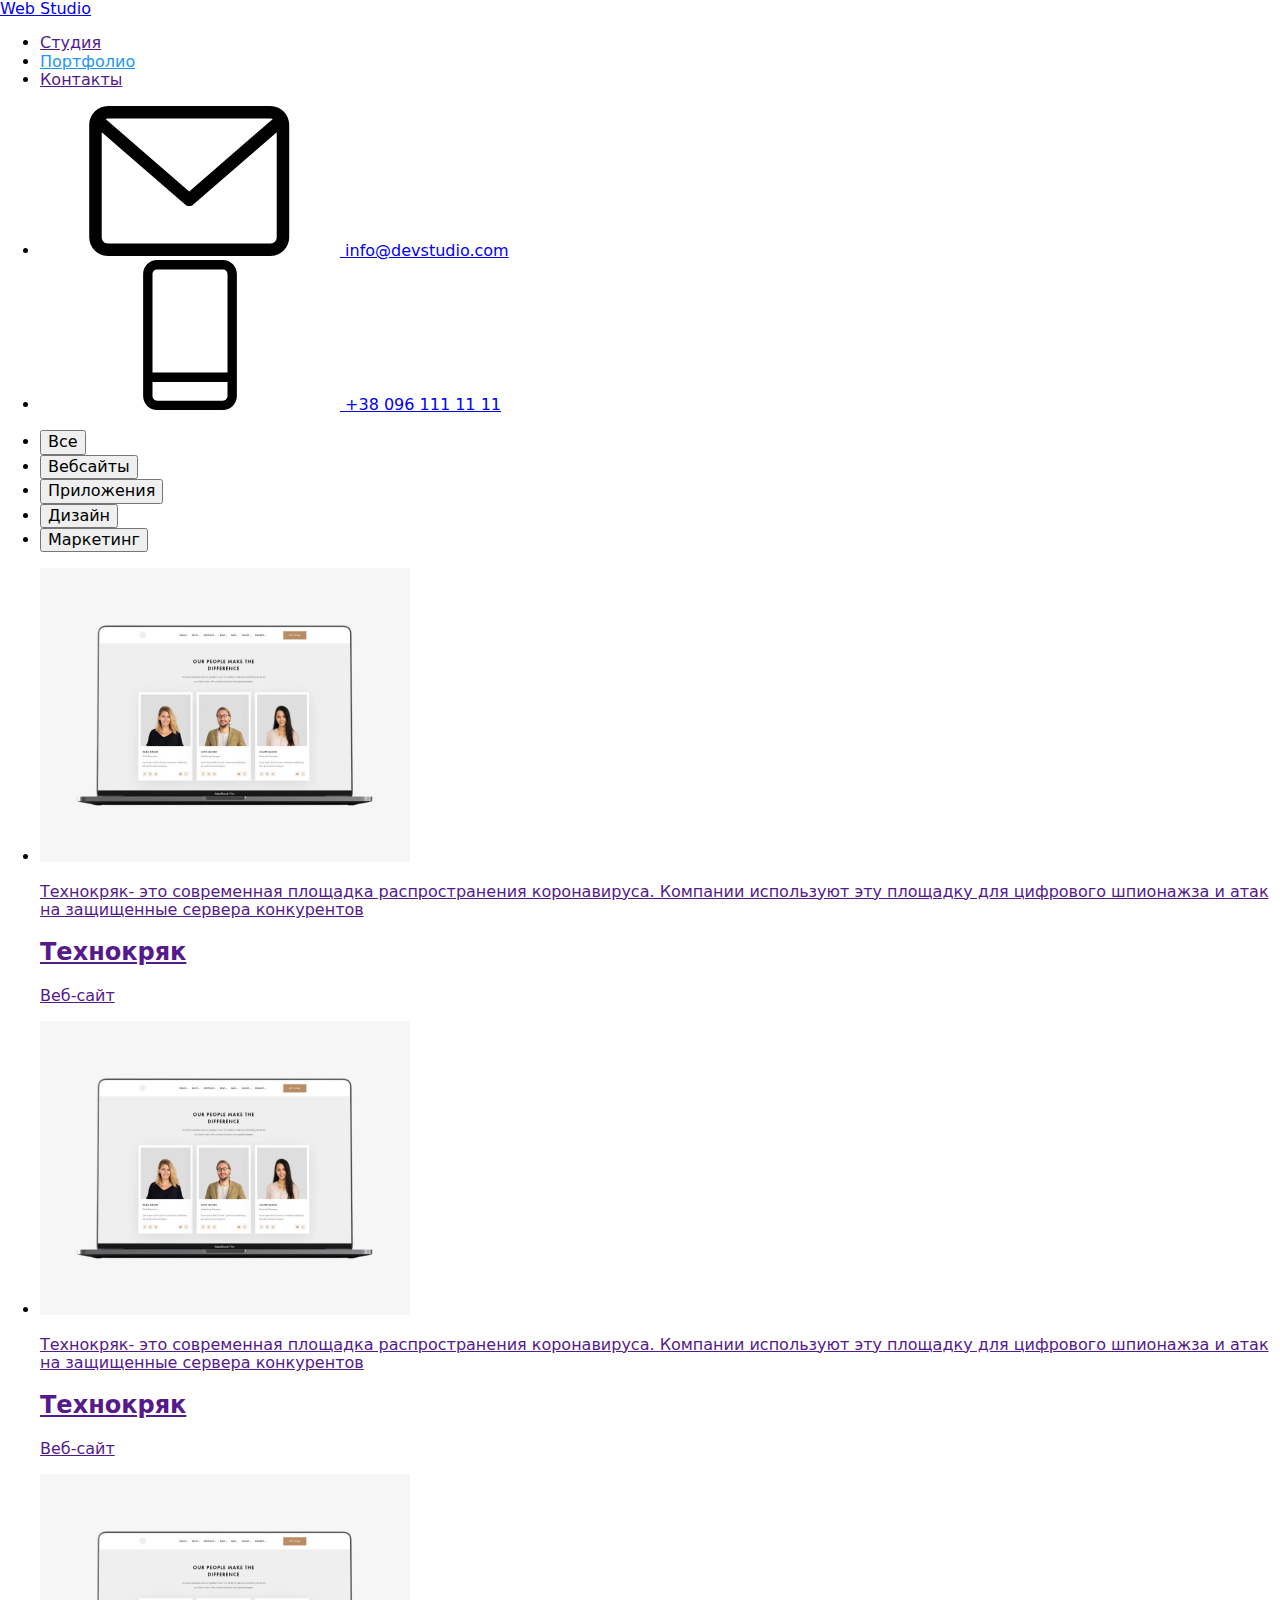
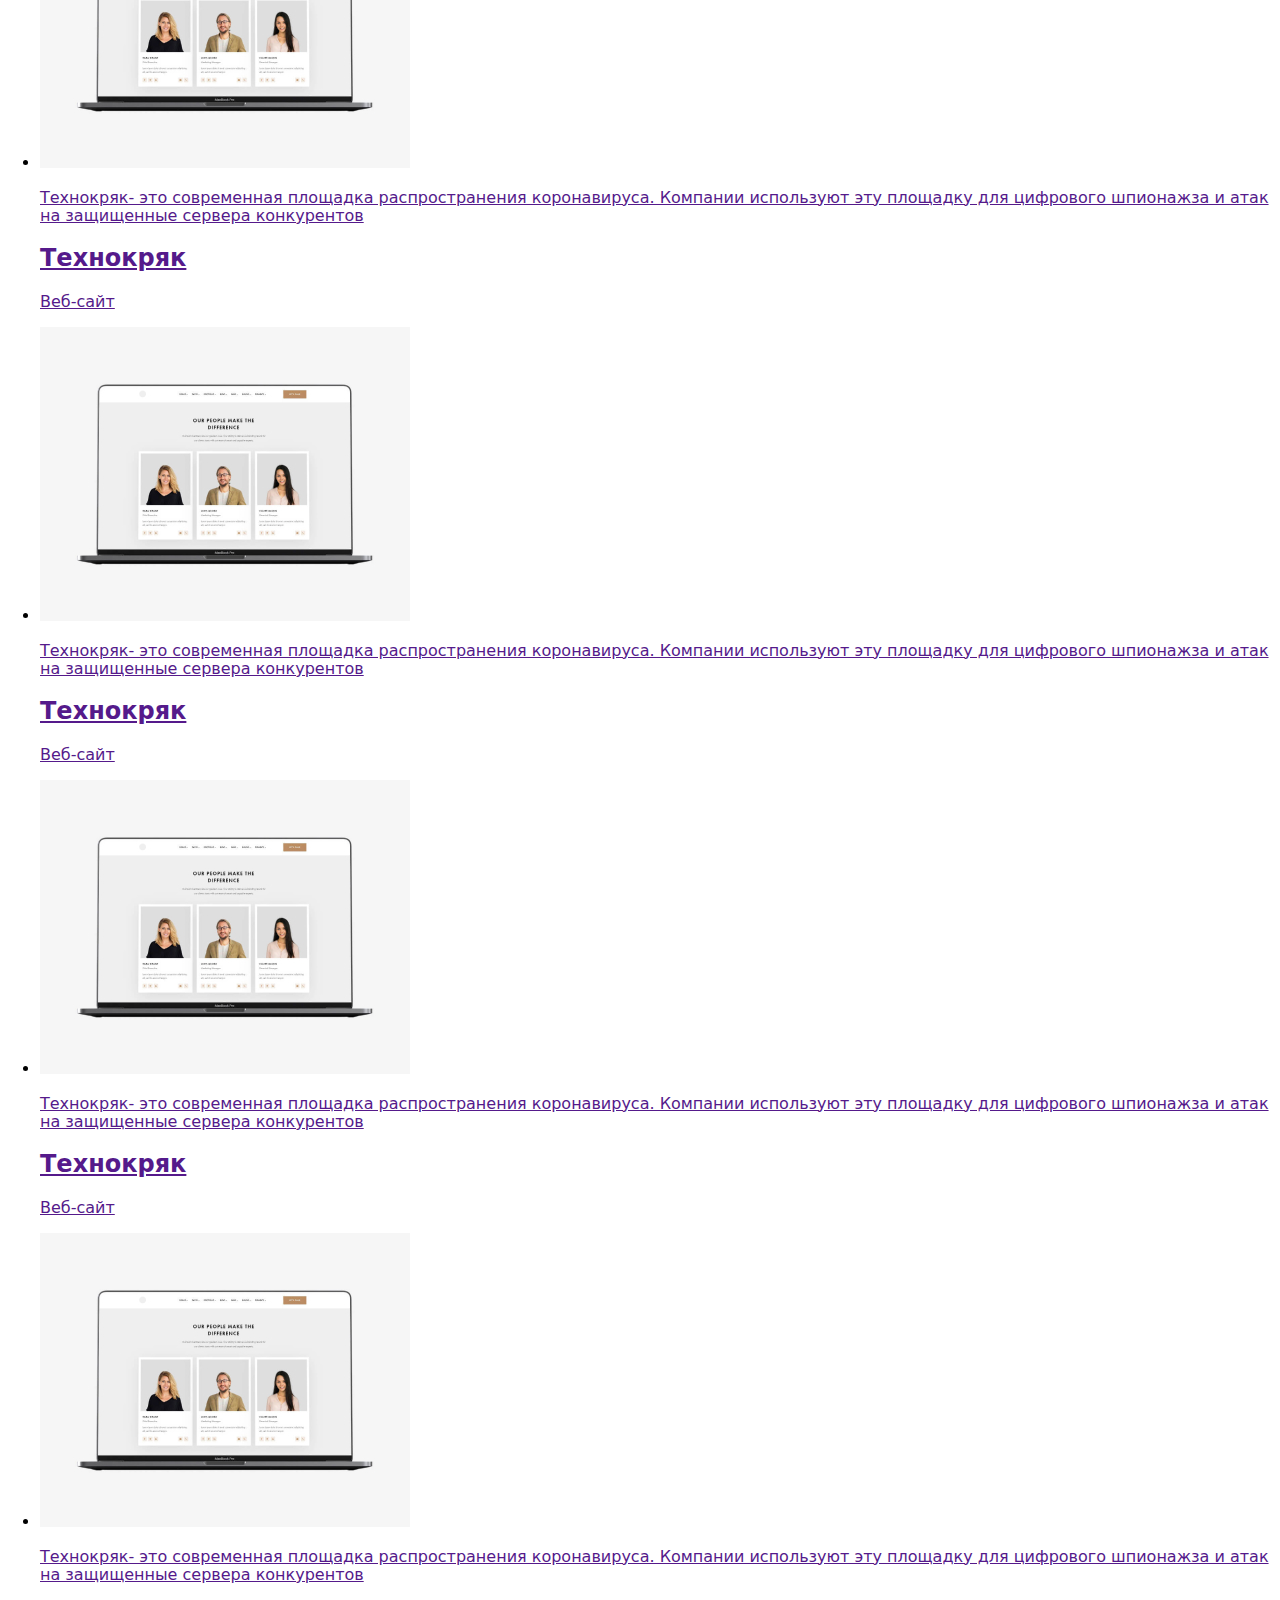
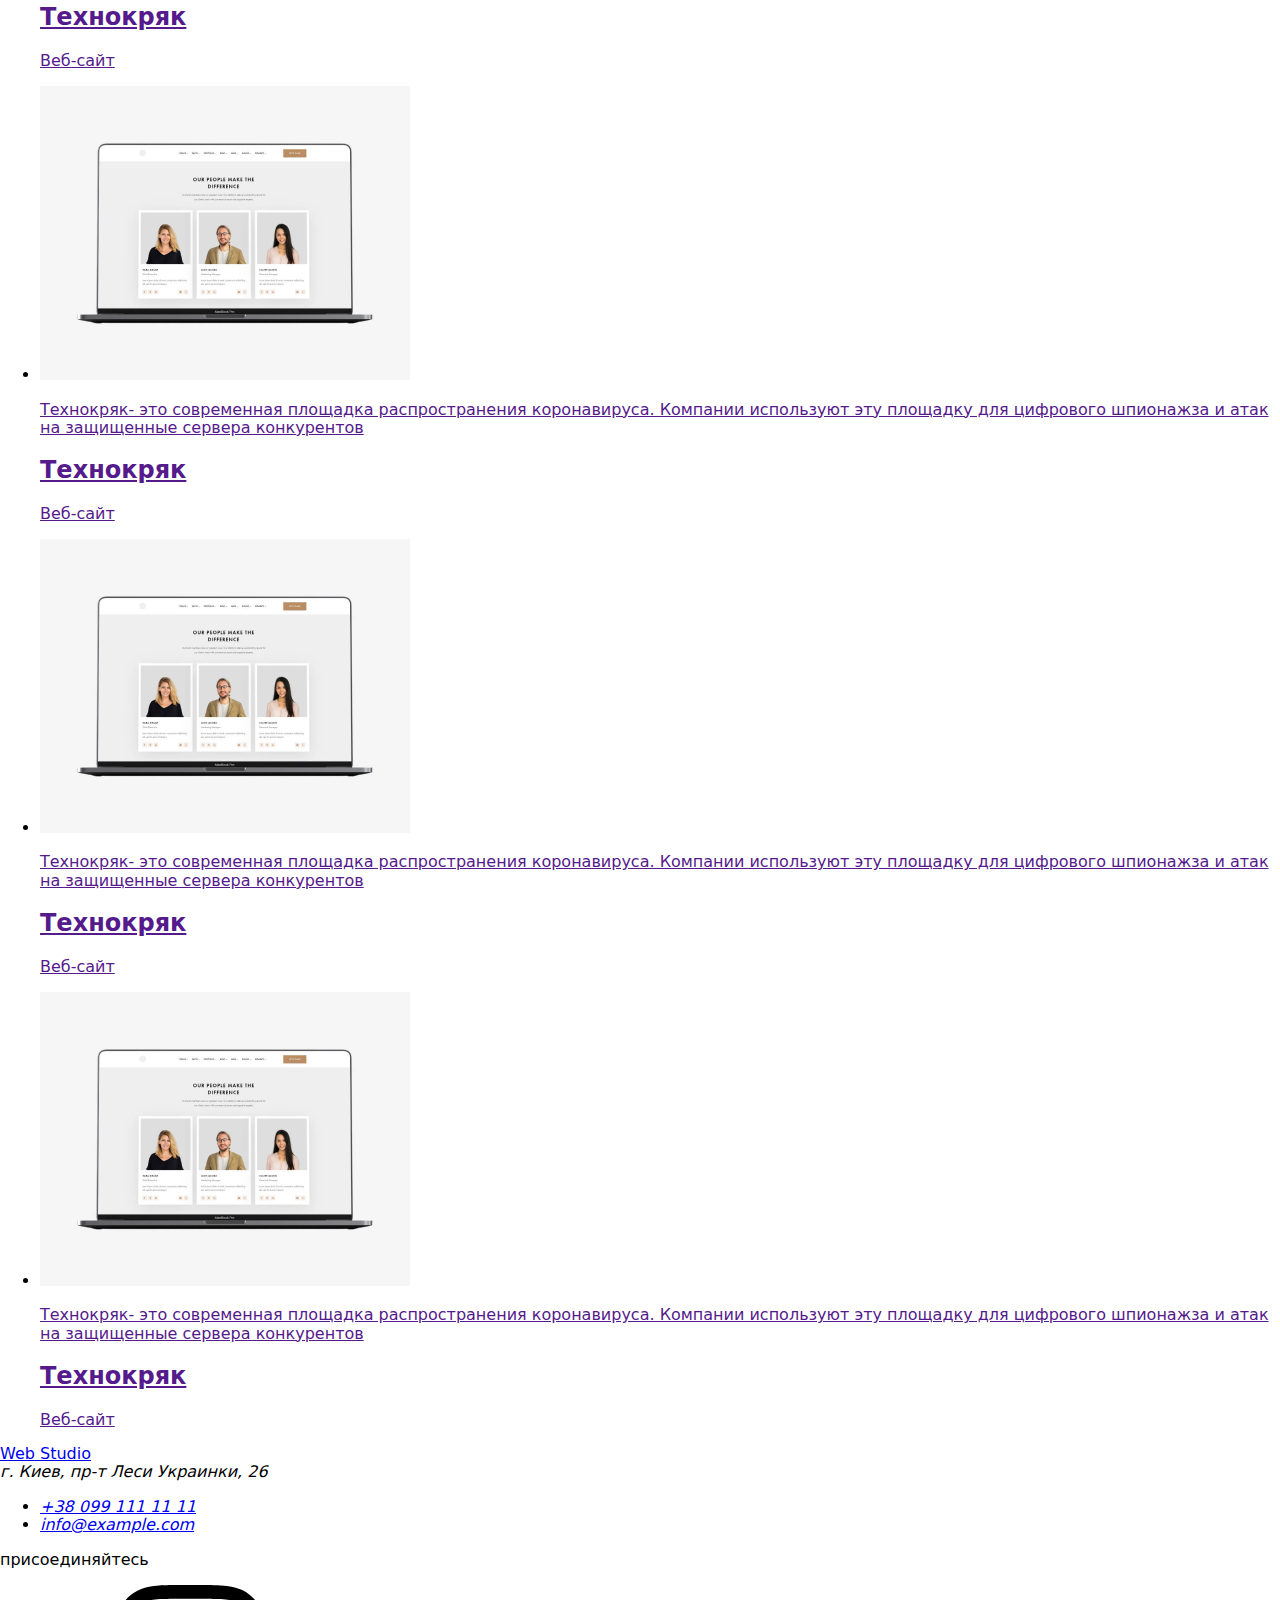
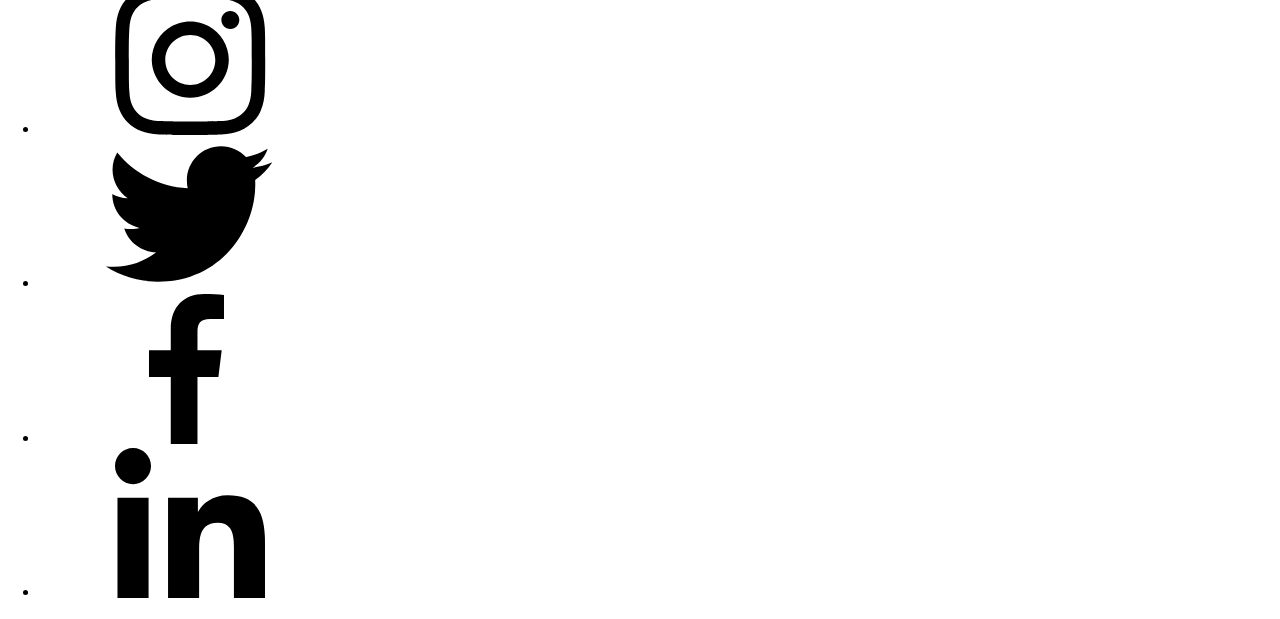
==== portfolio.html @ db0b514f "start" ====
<!DOCTYPE html>
<html lang="ru">
 <head>
    <meta charset="UTF-8">
    <meta name="viewport" content="width=device-width, initial-scale=1.0">
    <title>Document</title>
    <link href="https://fonts.googleapis.com/css2?family=Raleway:wght@700&family=Roboto:wght@400;500;700;900&display=swap" rel="stylesheet">
    <link rel="stylesheet" href="https://cdnjs.cloudflare.com/ajax/libs/modern-normalize/1.0.0/modern-normalize.min.csss">
    <link rel="stylesheet" href="CSS/style.css">
 </head>
 <body>
  <header class="header-container">
    <div class="main-menu container"> 
        <a href="index.html" class="logotype"> 
          <span class="logo-web"> Web</span>
          <span class="logo-studio">Studio</span> </a> 
      <nav> 
        <ul class="menu-list">                                                               
          <li class="menu-list-item"> <a href="" class="title-nav" >Студия</a></li>
          <li class="menu-list-item"> <a href="./portfolio.html" target="blank" class="title-nav current"style="color: #2196F3 ;" >Портфолио</a></li>
          <li class="menu-list-item"> <a href="" class="title-nav" >Контакты</a></li>
          </ul>  
      </nav>
        <ul class="nav-contacts-list">
          <li class="nav-contacts-item"> 
            <a href="mailto:info@devstudio.com:"
               class="contacts-header">
              <svg class="email-icon">
                <use href="./images/symbol-defs.svg#icon-icon-email"></use>
              </svg>
              info@devstudio.com   
            </a> 
          </li>
          <li class="nav-contacts-item"> 
            <a href="tel:+380961111111" class="contacts-header">
            <svg class="phone-icon">
              <use href="./images/symbol-defs.svg#icon-icon-phone"></use>
            </svg>
            +38 096 111 11 11</a> 
          </li>
        </ul>  
    </div>   
  </header>
   <main>
     <section class="portfolio">
       <div class="container">
         <div class="portfolio-main-menu">
           <ul class="portfolio-menu">
            <li> <button type="button" class="menu-button"> Все </button> </li>
            <li> <button type="button" class="menu-button"> Вебсайты </button> </li>
            <li> <button type="button" class="menu-button"> Приложения</button> </li>
            <li> <button type="button" class="menu-button"> Дизайн </button></li>
            <li> <button type="button" class="menu-button"> Маркетинг </button> </li>
        </div>
        <div class="portfolio-main-list">
          <ul class="portfolio-list">
             <li class="portfolio-item"> 
                <a href=""class="portfolio-item-link">
                  <div class="project-card"> 
                     <img src="portfolio-images/project-technokryak.jpg" 
                      alt="Технокряк" width="370"> 
                      <p class="portfolio-card-text"> Технокряк- это современная 
                         площадка распространения коронавируса. 
                         Компании используют эту площадку для цифрового шпионажза 
                         и атак на защищенные сервера конкурентов
                      </p>
                    </div>
                    <div class="portfolio-card">
                      <h2 class="project-title">Технокряк</h2>             
                      <p class="project-type">Веб-сайт</p>
                  </div>
              </a>
              </li>    
              <li class="portfolio-item"> 
                <a href=""class="portfolio-item-link">
                  <div class="project-card"> 
                     <img src="portfolio-images/project-technokryak.jpg" 
                      alt="Технокряк" width="370"> 
                      <p class="portfolio-card-text"> Технокряк- это современная 
                         площадка распространения коронавируса. 
                         Компании используют эту площадку для цифрового шпионажза 
                         и атак на защищенные сервера конкурентов
                      </p>
                    </div>
                    <div class="portfolio-card">
                      <h2 class="project-title">Технокряк</h2>             
                      <p class="project-type">Веб-сайт</p>
                  </div>
              </a>
              </li>    
              <li class="portfolio-item"> 
                <a href=""class="portfolio-item-link">
                  <div class="project-card"> 
                     <img src="portfolio-images/project-technokryak.jpg" 
                      alt="Технокряк" width="370"> 
                      <p class="portfolio-card-text"> Технокряк- это современная 
                         площадка распространения коронавируса. 
                         Компании используют эту площадку для цифрового шпионажза 
                         и атак на защищенные сервера конкурентов
                      </p>
                    </div>
                    <div class="portfolio-card">
                      <h2 class="project-title">Технокряк</h2>             
                      <p class="project-type">Веб-сайт</p>
                  </div>
              </a>
              </li>      
              <li class="portfolio-item"> 
                <a href=""class="portfolio-item-link">
                  <div class="project-card"> 
                     <img src="portfolio-images/project-technokryak.jpg" 
                      alt="Технокряк" width="370"> 
                      <p class="portfolio-card-text"> Технокряк- это современная 
                         площадка распространения коронавируса. 
                         Компании используют эту площадку для цифрового шпионажза 
                         и атак на защищенные сервера конкурентов
                      </p>
                    </div>
                    <div class="portfolio-card">
                      <h2 class="project-title">Технокряк</h2>             
                      <p class="project-type">Веб-сайт</p>
                  </div>
              </a>
              </li>         
              <li class="portfolio-item"> 
                <a href=""class="portfolio-item-link">
                  <div class="project-card"> 
                     <img src="portfolio-images/project-technokryak.jpg" 
                      alt="Технокряк" width="370"> 
                      <p class="portfolio-card-text"> Технокряк- это современная 
                         площадка распространения коронавируса. 
                         Компании используют эту площадку для цифрового шпионажза 
                         и атак на защищенные сервера конкурентов
                      </p>
                    </div>
                    <div class="portfolio-card">
                      <h2 class="project-title">Технокряк</h2>             
                      <p class="project-type">Веб-сайт</p>
                  </div>
              </a>
              </li>      
              <li class="portfolio-item"> 
                <a href=""class="portfolio-item-link">
                  <div class="project-card"> 
                     <img src="portfolio-images/project-technokryak.jpg" 
                      alt="Технокряк" width="370"> 
                      <p class="portfolio-card-text"> Технокряк- это современная 
                         площадка распространения коронавируса. 
                         Компании используют эту площадку для цифрового шпионажза 
                         и атак на защищенные сервера конкурентов
                      </p>
                    </div>
                    <div class="portfolio-card">
                      <h2 class="project-title">Технокряк</h2>             
                      <p class="project-type">Веб-сайт</p>
                  </div>
              </a>
              </li>           
              <li class="portfolio-item"> 
                <a href=""class="portfolio-item-link">
                  <div class="project-card"> 
                     <img src="portfolio-images/project-technokryak.jpg" 
                      alt="Технокряк" width="370"> 
                      <p class="portfolio-card-text"> Технокряк- это современная 
                         площадка распространения коронавируса. 
                         Компании используют эту площадку для цифрового шпионажза 
                         и атак на защищенные сервера конкурентов
                      </p>
                    </div>
                    <div class="portfolio-card">
                      <h2 class="project-title">Технокряк</h2>             
                      <p class="project-type">Веб-сайт</p>
                  </div>
              </a>
              </li>           
              <li class="portfolio-item"> 
                <a href=""class="portfolio-item-link">
                  <div class="project-card"> 
                     <img src="portfolio-images/project-technokryak.jpg" 
                      alt="Технокряк" width="370"> 
                      <p class="portfolio-card-text"> Технокряк- это современная 
                         площадка распространения коронавируса. 
                         Компании используют эту площадку для цифрового шпионажза 
                         и атак на защищенные сервера конкурентов
                      </p>
                    </div>
                    <div class="portfolio-card">
                      <h2 class="project-title">Технокряк</h2>             
                      <p class="project-type">Веб-сайт</p>
                  </div>
              </a>
              </li>        
              <li class="portfolio-item"> 
                <a href=""class="portfolio-item-link">
                  <div class="project-card"> 
                     <img src="portfolio-images/project-technokryak.jpg" 
                      alt="Технокряк" width="370"> 
                      <p class="portfolio-card-text"> Технокряк- это современная 
                         площадка распространения коронавируса. 
                         Компании используют эту площадку для цифрового шпионажза 
                         и атак на защищенные сервера конкурентов
                      </p>
                    </div>
                    <div class="portfolio-card">
                      <h2 class="project-title">Технокряк</h2>             
                      <p class="project-type">Веб-сайт</p>
                  </div>
              </a>
              </li>    
          </ul>
        </div>
        </div> 
      </section>
   </main>
   <footer class="footer-container">
    <div class="container footer-parts">
      <div class="footer-contacts-container">
        <a href="/index.html" class="logotype-footer"> 
          <span class="logo-web"> Web</span>
          <span class="logo-studio-footer">Studio</span> 
        </a>
      <address>
        <span class="address"> г. Киев, пр-т Леси Украинки, 26 </span>
        <ul class="contacts">
          <li><a class="contacts-footer" href="tel:+380991111111">+38 099 111 11 11</a> </li> 
          <li><a class="contacts-footer" href="mailto:info@example.com">info@example.com </a> </li> 
        </ul>
    </address>
     </div>
     <div class="footer-socials">
       <span class="join-us">присоединяйтесь</span>
        <ul class="social-list">
          <li class="social-list-link">
            <a href="" class="social-container">
              <svg class="instagram-icon"> 
                <use href="./images/symbol-defs.svg#icon-icon-instagram"></use>
              </svg>
           </a>
         </li>
         <li class="social-list-link">
            <a href=""class="social-container">
              <svg class="twitter-icon">
                <use href="./images/symbol-defs.svg#icon-icon-twitter"></use>
              </svg>
            </a>
        </li>
        <li class="social-list-link">
          <a href="" class="social-container">
            <svg class="facebook-icon">
              <use href="./images/symbol-defs.svg#icon-icon-facebook"></use>
            </svg>
          </a>
        </li>
        <li class="social-list-link">
          <a href=""class="social-container">
            <svg class="linkedin-icon">
              <use href="./images/symbol-defs.svg#icon-icon-linkedin"></use>
            </svg>
          </a>
        </li>
     </ul>
  </div>
  </div>
</footer>
 </body>
</html>
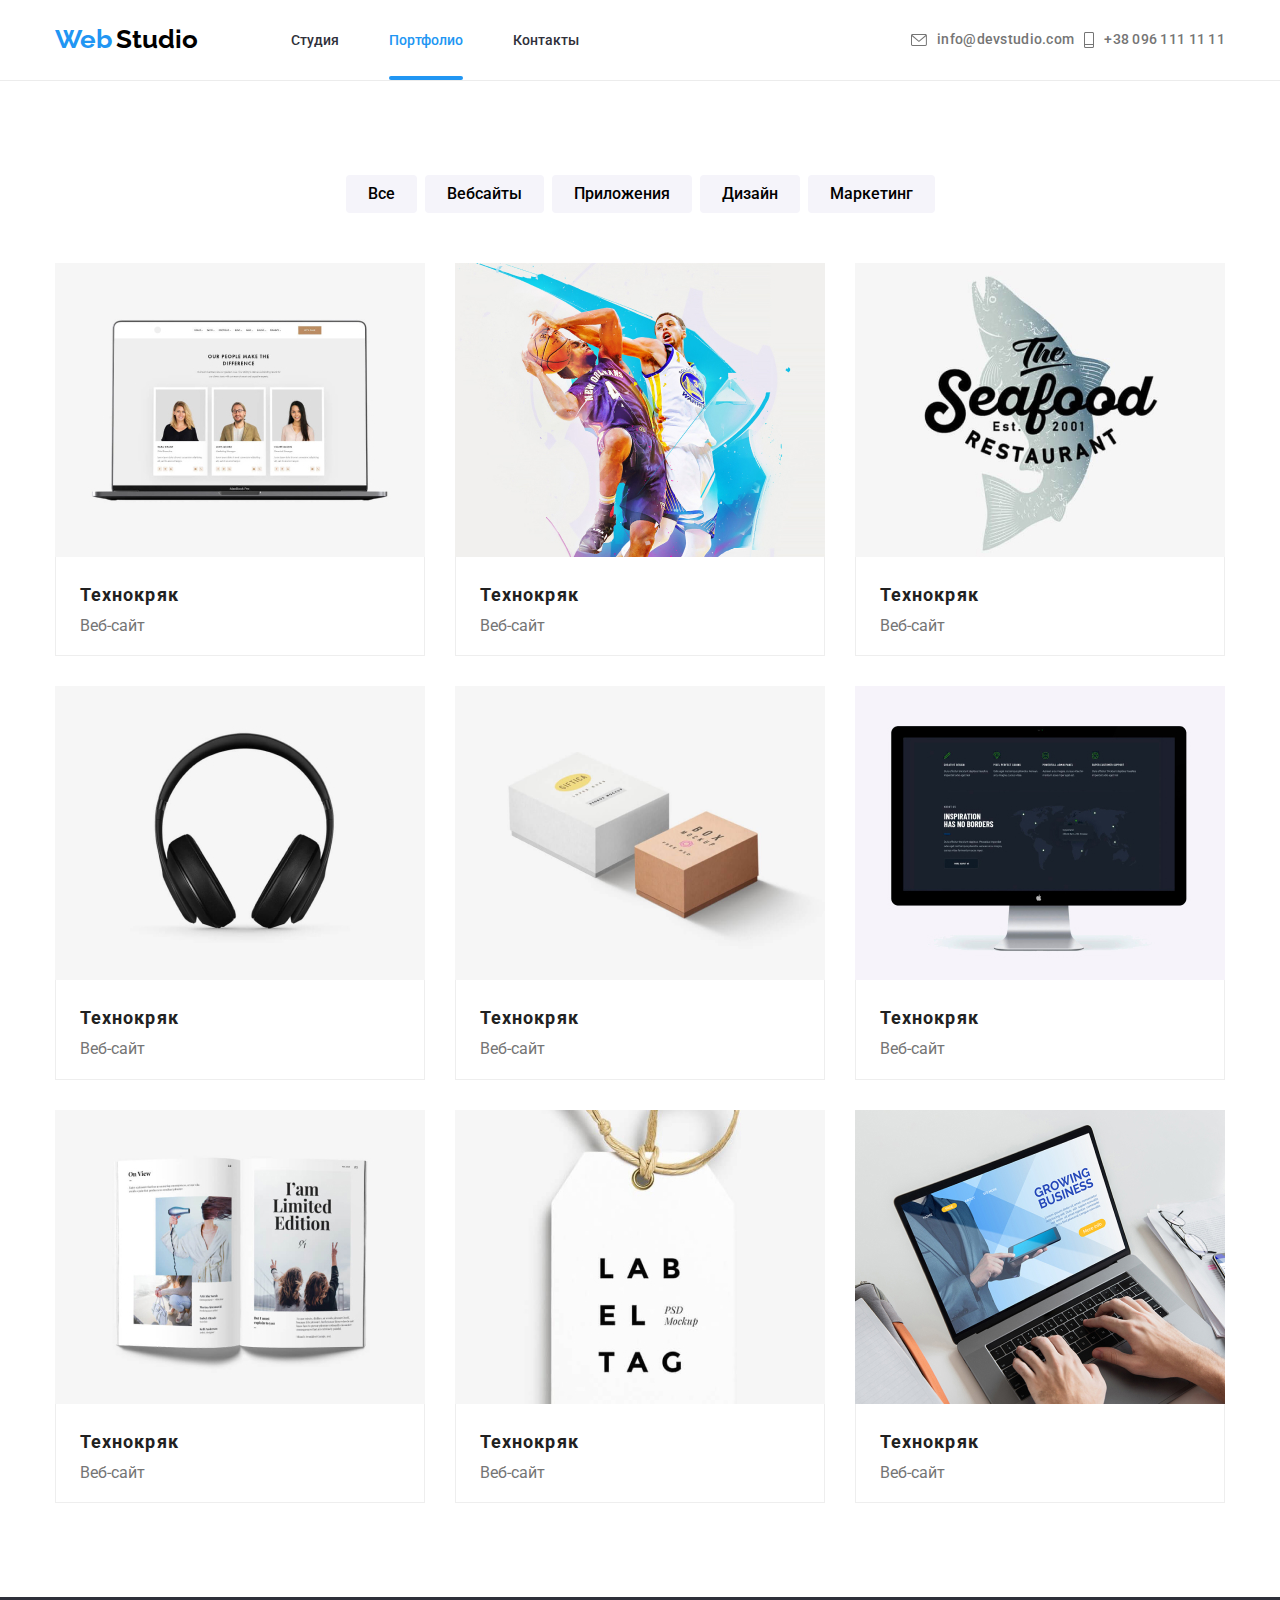
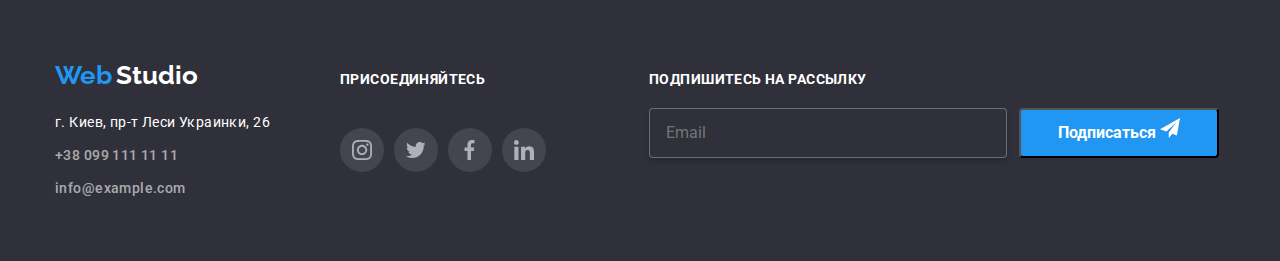
==== commit 1cb68db8: "Update portfolio.html" ====
--- a/portfolio.html
+++ b/portfolio.html
@@ -6,25 +6,26 @@
     <title>Document</title>
     <link href="https://fonts.googleapis.com/css2?family=Raleway:wght@700&family=Roboto:wght@400;500;700;900&display=swap" rel="stylesheet">
     <link rel="stylesheet" href="https://cdnjs.cloudflare.com/ajax/libs/modern-normalize/1.0.0/modern-normalize.min.csss">
-    <link rel="stylesheet" href="CSS/style.css">
+    <link rel="stylesheet" href="css/style.css">
+    <link rel="stylesheet" href="./css/main.min.css">
  </head>
  <body>
-  <header class="header-container">
-    <div class="main-menu container"> 
+  <header class="header-bottomline">
+    <div class="menu container"> 
         <a href="index.html" class="logotype"> 
-          <span class="logo-web"> Web</span>
-          <span class="logo-studio">Studio</span> </a> 
+          <span class="logotype__web"> Web</span>
+          <span class="logotype__studio">Studio</span> </a> 
       <nav> 
-        <ul class="menu-list">                                                               
-          <li class="menu-list-item"> <a href="" class="title-nav" >Студия</a></li>
-          <li class="menu-list-item"> <a href="./portfolio.html" target="blank" class="title-nav current"style="color: #2196F3 ;" >Портфолио</a></li>
-          <li class="menu-list-item"> <a href="" class="title-nav" >Контакты</a></li>
+        <ul class="menu__list">                                                               
+          <li class="menu__list-item"> <a href="" class="title-nav" >Студия</a></li>
+          <li class="menu__list-item"> <a href="./portfolio.html" target="blank" class="title-nav current"style="color: #2196F3 ;" >Портфолио</a></li>
+          <li class="menu__list-item"> <a href="" class="title-nav" >Контакты</a></li>
           </ul>  
       </nav>
-        <ul class="nav-contacts-list">
-          <li class="nav-contacts-item"> 
+        <ul class="nav-contacts__list">
+          <li class="nav-contacts__item"> 
             <a href="mailto:info@devstudio.com:"
-               class="contacts-header">
+               class="contacts__header">
               <svg class="email-icon">
                 <use href="./images/symbol-defs.svg#icon-icon-email"></use>
               </svg>
@@ -32,7 +33,7 @@
             </a> 
           </li>
           <li class="nav-contacts-item"> 
-            <a href="tel:+380961111111" class="contacts-header">
+            <a href="tel:+380961111111" class="contacts__header">
             <svg class="phone-icon">
               <use href="./images/symbol-defs.svg#icon-icon-phone"></use>
             </svg>
@@ -44,166 +45,166 @@
    <main>
      <section class="portfolio">
        <div class="container">
-         <div class="portfolio-main-menu">
-           <ul class="portfolio-menu">
+         <div class="portfolio__menu">
+           <ul class="portfolio__submenu">
             <li> <button type="button" class="menu-button"> Все </button> </li>
             <li> <button type="button" class="menu-button"> Вебсайты </button> </li>
             <li> <button type="button" class="menu-button"> Приложения</button> </li>
             <li> <button type="button" class="menu-button"> Дизайн </button></li>
             <li> <button type="button" class="menu-button"> Маркетинг </button> </li>
         </div>
-        <div class="portfolio-main-list">
-          <ul class="portfolio-list">
-             <li class="portfolio-item"> 
-                <a href=""class="portfolio-item-link">
-                  <div class="project-card"> 
+        <div>
+          <ul class="portfolio__list">
+             <li class="portfolio__item"> 
+                <a href=""class="portfolio__item-link">
+                  <div class="project__card"> 
                      <img src="portfolio-images/project-technokryak.jpg" 
                       alt="Технокряк" width="370"> 
-                      <p class="portfolio-card-text"> Технокряк- это современная 
-                         площадка распространения коронавируса. 
-                         Компании используют эту площадку для цифрового шпионажза 
-                         и атак на защищенные сервера конкурентов
-                      </p>
-                    </div>
-                    <div class="portfolio-card">
-                      <h2 class="project-title">Технокряк</h2>             
-                      <p class="project-type">Веб-сайт</p>
+                      <p class="portfolio__card-text"> Технокряк- это современная 
+                         площадка распространения коронавируса. 
+                         Компании используют эту площадку для цифрового шпионажза 
+                         и атак на защищенные сервера конкурентов
+                      </p>
+                    </div>
+                    <div class="portfolio__card">
+                      <h2 class="project__title">Технокряк</h2>             
+                      <p class="project__type">Веб-сайт</p>
                   </div>
               </a>
               </li>    
-              <li class="portfolio-item"> 
-                <a href=""class="portfolio-item-link">
-                  <div class="project-card"> 
-                     <img src="portfolio-images/project-technokryak.jpg" 
-                      alt="Технокряк" width="370"> 
-                      <p class="portfolio-card-text"> Технокряк- это современная 
-                         площадка распространения коронавируса. 
-                         Компании используют эту площадку для цифрового шпионажза 
-                         и атак на защищенные сервера конкурентов
-                      </p>
-                    </div>
-                    <div class="portfolio-card">
-                      <h2 class="project-title">Технокряк</h2>             
-                      <p class="project-type">Веб-сайт</p>
+              <li class="portfolio__item"> 
+                <a href=""class="portfolio__item-link">
+                  <div class="project__card"> 
+                     <img src="portfolio-images/project-poster.jpg" 
+                      alt="Технокряк" width="370"> 
+                      <p class="portfolio__card-text"> Технокряк- это современная 
+                         площадка распространения коронавируса. 
+                         Компании используют эту площадку для цифрового шпионажза 
+                         и атак на защищенные сервера конкурентов
+                      </p>
+                    </div>
+                    <div class="portfolio__card">
+                      <h2 class="project__title">Технокряк</h2>             
+                      <p class="project__type">Веб-сайт</p>
                   </div>
               </a>
               </li>    
-              <li class="portfolio-item"> 
-                <a href=""class="portfolio-item-link">
-                  <div class="project-card"> 
-                     <img src="portfolio-images/project-technokryak.jpg" 
-                      alt="Технокряк" width="370"> 
-                      <p class="portfolio-card-text"> Технокряк- это современная 
-                         площадка распространения коронавируса. 
-                         Компании используют эту площадку для цифрового шпионажза 
-                         и атак на защищенные сервера конкурентов
-                      </p>
-                    </div>
-                    <div class="portfolio-card">
-                      <h2 class="project-title">Технокряк</h2>             
-                      <p class="project-type">Веб-сайт</p>
+              <li class="portfolio__item"> 
+                <a href=""class="portfolio__item-link">
+                  <div class="project__card"> 
+                     <img src="portfolio-images/project-seafood.jpg" 
+                      alt="Технокряк" width="370"> 
+                      <p class="portfolio__card-text"> Технокряк- это современная 
+                         площадка распространения коронавируса. 
+                         Компании используют эту площадку для цифрового шпионажза 
+                         и атак на защищенные сервера конкурентов
+                      </p>
+                    </div>
+                    <div class="portfolio__card">
+                      <h2 class="project__title">Технокряк</h2>             
+                      <p class="project__type">Веб-сайт</p>
                   </div>
               </a>
               </li>      
-              <li class="portfolio-item"> 
-                <a href=""class="portfolio-item-link">
-                  <div class="project-card"> 
-                     <img src="portfolio-images/project-technokryak.jpg" 
-                      alt="Технокряк" width="370"> 
-                      <p class="portfolio-card-text"> Технокряк- это современная 
-                         площадка распространения коронавируса. 
-                         Компании используют эту площадку для цифрового шпионажза 
-                         и атак на защищенные сервера конкурентов
-                      </p>
-                    </div>
-                    <div class="portfolio-card">
-                      <h2 class="project-title">Технокряк</h2>             
-                      <p class="project-type">Веб-сайт</p>
+              <li class="portfolio__item"> 
+                <a href=""class="portfolio__item-link">
+                  <div class="project__card"> 
+                     <img src="portfolio-images/project-prime.jpg" 
+                      alt="Технокряк" width="370"> 
+                      <p class="portfolio__card-text"> Технокряк- это современная 
+                         площадка распространения коронавируса. 
+                         Компании используют эту площадку для цифрового шпионажза 
+                         и атак на защищенные сервера конкурентов
+                      </p>
+                    </div>
+                    <div class="portfolio__card">
+                      <h2 class="project__title">Технокряк</h2>             
+                      <p class="project__type">Веб-сайт</p>
                   </div>
               </a>
               </li>         
-              <li class="portfolio-item"> 
-                <a href=""class="portfolio-item-link">
-                  <div class="project-card"> 
-                     <img src="portfolio-images/project-technokryak.jpg" 
-                      alt="Технокряк" width="370"> 
-                      <p class="portfolio-card-text"> Технокряк- это современная 
-                         площадка распространения коронавируса. 
-                         Компании используют эту площадку для цифрового шпионажза 
-                         и атак на защищенные сервера конкурентов
-                      </p>
-                    </div>
-                    <div class="portfolio-card">
-                      <h2 class="project-title">Технокряк</h2>             
-                      <p class="project-type">Веб-сайт</p>
+              <li class="portfolio__item"> 
+                <a href=""class="portfolio__item-link">
+                  <div class="project__card"> 
+                     <img src="portfolio-images/project-boxes.png" 
+                      alt="Технокряк" width="370"> 
+                      <p class="portfolio__card-text"> Технокряк- это современная 
+                         площадка распространения коронавируса. 
+                         Компании используют эту площадку для цифрового шпионажза 
+                         и атак на защищенные сервера конкурентов
+                      </p>
+                    </div>
+                    <div class="portfolio__card">
+                      <h2 class="project__title">Технокряк</h2>             
+                      <p class="project__type">Веб-сайт</p>
                   </div>
               </a>
               </li>      
-              <li class="portfolio-item"> 
-                <a href=""class="portfolio-item-link">
-                  <div class="project-card"> 
-                     <img src="portfolio-images/project-technokryak.jpg" 
-                      alt="Технокряк" width="370"> 
-                      <p class="portfolio-card-text"> Технокряк- это современная 
-                         площадка распространения коронавируса. 
-                         Компании используют эту площадку для цифрового шпионажза 
-                         и атак на защищенные сервера конкурентов
-                      </p>
-                    </div>
-                    <div class="portfolio-card">
-                      <h2 class="project-title">Технокряк</h2>             
-                      <p class="project-type">Веб-сайт</p>
+              <li class="portfolio__item"> 
+                <a href=""class="portfolio__item-link">
+                  <div class="project__card"> 
+                     <img src="portfolio-images/project-inspiration.jpg" 
+                      alt="Технокряк" width="370"> 
+                      <p class="portfolio__card-text"> Технокряк- это современная 
+                         площадка распространения коронавируса. 
+                         Компании используют эту площадку для цифрового шпионажза 
+                         и атак на защищенные сервера конкурентов
+                      </p>
+                    </div>
+                    <div class="portfolio__card">
+                      <h2 class="project__title">Технокряк</h2>             
+                      <p class="project__type">Веб-сайт</p>
                   </div>
               </a>
               </li>           
-              <li class="portfolio-item"> 
-                <a href=""class="portfolio-item-link">
-                  <div class="project-card"> 
-                     <img src="portfolio-images/project-technokryak.jpg" 
-                      alt="Технокряк" width="370"> 
-                      <p class="portfolio-card-text"> Технокряк- это современная 
-                         площадка распространения коронавируса. 
-                         Компании используют эту площадку для цифрового шпионажза 
-                         и атак на защищенные сервера конкурентов
-                      </p>
-                    </div>
-                    <div class="portfolio-card">
-                      <h2 class="project-title">Технокряк</h2>             
-                      <p class="project-type">Веб-сайт</p>
+              <li class="portfolio__item"> 
+                <a href=""class="portfolio__item-link">
+                  <div class="project__card"> 
+                     <img src="portfolio-images/project-limedition.jpg" 
+                      alt="Технокряк" width="370"> 
+                      <p class="portfolio__card-text"> Технокряк- это современная 
+                         площадка распространения коронавируса. 
+                         Компании используют эту площадку для цифрового шпионажза 
+                         и атак на защищенные сервера конкурентов
+                      </p>
+                    </div>
+                    <div class="portfolio__card">
+                      <h2 class="project__title">Технокряк</h2>             
+                      <p class="project__type">Веб-сайт</p>
                   </div>
               </a>
               </li>           
-              <li class="portfolio-item"> 
-                <a href=""class="portfolio-item-link">
-                  <div class="project-card"> 
-                     <img src="portfolio-images/project-technokryak.jpg" 
-                      alt="Технокряк" width="370"> 
-                      <p class="portfolio-card-text"> Технокряк- это современная 
-                         площадка распространения коронавируса. 
-                         Компании используют эту площадку для цифрового шпионажза 
-                         и атак на защищенные сервера конкурентов
-                      </p>
-                    </div>
-                    <div class="portfolio-card">
-                      <h2 class="project-title">Технокряк</h2>             
-                      <p class="project-type">Веб-сайт</p>
+              <li class="portfolio__item"> 
+                <a href=""class="portfolio__item-link">
+                  <div class="project__card"> 
+                     <img src="portfolio-images/project-lab.jpg" 
+                      alt="Технокряк" width="370"> 
+                      <p class="portfolio__card-text"> Технокряк- это современная 
+                         площадка распространения коронавируса. 
+                         Компании используют эту площадку для цифрового шпионажза 
+                         и атак на защищенные сервера конкурентов
+                      </p>
+                    </div>
+                    <div class="portfolio__card">
+                      <h2 class="project__title">Технокряк</h2>             
+                      <p class="project__type">Веб-сайт</p>
                   </div>
               </a>
               </li>        
-              <li class="portfolio-item"> 
-                <a href=""class="portfolio-item-link">
-                  <div class="project-card"> 
-                     <img src="portfolio-images/project-technokryak.jpg" 
-                      alt="Технокряк" width="370"> 
-                      <p class="portfolio-card-text"> Технокряк- это современная 
-                         площадка распространения коронавируса. 
-                         Компании используют эту площадку для цифрового шпионажза 
-                         и атак на защищенные сервера конкурентов
-                      </p>
-                    </div>
-                    <div class="portfolio-card">
-                      <h2 class="project-title">Технокряк</h2>             
-                      <p class="project-type">Веб-сайт</p>
+              <li class="portfolio__item"> 
+                <a href=""class="portfolio__item-link">
+                  <div class="project__card"> 
+                     <img src="portfolio-images/project-growingbis.jpg" 
+                      alt="Технокряк" width="370"> 
+                      <p class="portfolio__card-text"> Технокряк- это современная 
+                         площадка распространения коронавируса. 
+                         Компании используют эту площадку для цифрового шпионажза 
+                         и атак на защищенные сервера конкурентов
+                      </p>
+                    </div>
+                    <div class="portfolio__card">
+                      <h2 class="project__title">Технокряк</h2>             
+                      <p class="project__type">Веб-сайт</p>
                   </div>
               </a>
               </li>    
@@ -212,54 +213,66 @@
         </div> 
       </section>
    </main>
-   <footer class="footer-container">
-    <div class="container footer-parts">
-      <div class="footer-contacts-container">
-        <a href="/index.html" class="logotype-footer"> 
-          <span class="logo-web"> Web</span>
-          <span class="logo-studio-footer">Studio</span> 
+   <footer class="footer">
+    <div class="container footer__parts">
+      <div class="footer-contacts">
+        <a href="/index.html" class="logotype__footer"> 
+          <span class="logotype__web"> Web</span>
+          <span class="logotype__studio-dark">Studio</span> 
         </a>
       <address>
         <span class="address"> г. Киев, пр-т Леси Украинки, 26 </span>
         <ul class="contacts">
-          <li><a class="contacts-footer" href="tel:+380991111111">+38 099 111 11 11</a> </li> 
-          <li><a class="contacts-footer" href="mailto:info@example.com">info@example.com </a> </li> 
+          <li><a class="contacts__footer" href="tel:+380991111111">+38 099 111 11 11</a> </li> 
+          <li><a class="contacts__footer" href="mailto:info@example.com">info@example.com </a> </li> 
         </ul>
     </address>
      </div>
-     <div class="footer-socials">
+     <div class="footer__socials">
        <span class="join-us">присоединяйтесь</span>
-        <ul class="social-list">
-          <li class="social-list-link">
-            <a href="" class="social-container">
-              <svg class="instagram-icon"> 
+        <ul class="social__list">
+          <li class="social__list-link">
+            <a href="" class="social__container">
+              <svg class="social-instagram"> 
                 <use href="./images/symbol-defs.svg#icon-icon-instagram"></use>
               </svg>
            </a>
          </li>
-         <li class="social-list-link">
-            <a href=""class="social-container">
-              <svg class="twitter-icon">
+         <li class="social__list-link">
+            <a href=""class="social__container">
+              <svg class="social-twitter">
                 <use href="./images/symbol-defs.svg#icon-icon-twitter"></use>
               </svg>
             </a>
         </li>
-        <li class="social-list-link">
-          <a href="" class="social-container">
-            <svg class="facebook-icon">
+        <li class="social__list-link">
+          <a href="" class="social__container">
+            <svg class="social-facebook">
               <use href="./images/symbol-defs.svg#icon-icon-facebook"></use>
             </svg>
           </a>
         </li>
-        <li class="social-list-link">
-          <a href=""class="social-container">
-            <svg class="linkedin-icon">
+        <li class="social__list-link">
+          <a href=""class="social__container">
+            <svg class="social-linkedin">
               <use href="./images/symbol-defs.svg#icon-icon-linkedin"></use>
             </svg>
           </a>
         </li>
      </ul>
   </div>
+    <div class="footer__subscribe">
+      <p class="subscribe">подпишитесь на рассылку</p>
+      <div class="subscribe__block">
+        <input type="email" name="mail" id="mail" placeholder="Email">
+          <button type="submit" class="subscribe__button">
+            Подписаться
+            <svg class="social-instagram"> 
+              <use href="./images/symbol-defs.svg#icon-icon-paper-plane"></use>
+            </svg>
+      </button>
+    </div>
+    </div>
   </div>
 </footer>
  </body>
--- a/css/style.css
+++ b/css/style.css
@@ -0,0 +1,778 @@
+html { box-sizing: border-box;
+}
+*,
+*::before,
+*::after {
+    box-sizing: inherit;
+}
+:root {
+    --primery-text-color: #212121;
+    --title-text-color: #212121;
+    --accent-color: #2196F3;
+    }
+
+body {
+    background-color: #FFFFFF;
+    font-family: Roboto, sans-serif;
+}
+a {
+    text-decoration: none;
+}
+li {
+    list-style: none;
+}
+img {
+    display: block;
+}
+.container {
+    width: 1200px;
+    padding-right: 15px;
+    padding-left: 15px;
+    margin-right: auto;
+    margin-left: auto;
+}
+.header-container {
+    border-bottom: 1px solid #ECECEC;
+}
+.logotype {
+    margin-right: 93px;
+}
+.logo-web {
+    font-family: Raleway;
+    font-size: 26px;
+    font-weight: 700;
+    color:  #2196F3;
+}
+.logo-studio {
+    font-family: Raleway;
+    font-size: 26px;
+    font-weight: 700;
+    color: black;
+}
+.main-menu {
+    display: flex;
+    align-items: center;
+}
+.menu-list  {
+    display: flex;
+    margin: 0px;
+    padding: 0px;
+}
+.current {
+    position: relative;
+    display: block;
+    padding-top: 32px;
+    padding-bottom: 32px;
+    width: 100%;
+}
+.current::after {
+    display: block;
+    position: absolute;
+    content: "";
+    left: 0%;
+    bottom: 0%;
+    width: 100%;
+    height: 4px;
+    border-radius: 2px;
+    background-color: var(--accent-color);
+}
+.menu-list li:not(:last-child) {
+    margin-right: 50px;
+}
+.menu-list.menu-list-item:last-child {
+    margin-right: 0px;
+}
+.nav-contacts-list {
+    display: flex;
+    padding: 0px;
+    margin: 0px;
+    margin-left: auto;
+}
+.nav-contacts-list .nav-contacts-item:not(:last-child) {
+    margin-right: 50px;
+}
+.contacts-header {
+    display: flex;
+    align-items: center;
+    transition-property: color;
+    transition-duration: 250ms;
+    transition-timing-function: cubic-bezier(0.4, 0, 0.2, 1);
+}
+.contacts-header:hover,
+.contacts-header:focus {
+    color: var(--accent-color);
+    outline: none;
+}
+.nav-contacts-list {
+    display: flex;
+}
+.email-icon {
+    margin-right: 10px;
+    fill: currentColor;
+    width: 16px;
+    height: 12px;
+}
+.phone-icon {
+    margin-right: 10px;
+    fill: currentColor;
+    width: 10px;
+    height: 16px;
+}
+.title-nav {
+    display: block;
+    padding-top: 32px;
+    padding-bottom: 32px;
+    font-size: 14px;
+    font-weight: 500;
+    color: #2F303A;
+    transition-property: color;
+    transition-duration: 250ms;
+    transition-timing-function: cubic-bezier(0.4, 0, 0.2, 1);
+}
+.title-nav:hover,
+.title-nav:focus {
+    color: var(--accent-color);
+    outline: none;
+}
+
+.menu-button {
+    font-family: Roboto;
+    font-weight: 500;
+    font-size: 16px;
+    background-color: #F5F4FA;
+    transition-property: background-color; 
+    transition-duration: 250ms;
+    transition-timing-function: cubic-bezier(0.4, 0, 0.2, 1);
+}
+.menu-button:hover {
+    color: #FFFFFF;
+    background-color: var(--accent-color);
+    cursor: pointer;
+}
+.menu-button:focus {
+    color: #FFFFFF;
+    background-color: var(--accent-color);
+    outline: none;
+}
+.main-container {
+    display: block;
+    margin: 0px;
+    padding-top: 200px;
+    padding-bottom: 200px;
+    text-align: center;
+    background-image: 
+       linear-gradient(
+           to right, 
+           rgba(47, 48, 58, 0.4),
+           rgba(47, 48, 58, 0.4)
+       ),
+       url(../images/heroes.jpg);
+    background-repeat: no-repeat;
+    background-position: center;
+    background-size: cover;
+    background-size: 1600px;
+}
+
+.main-title {
+    margin-top: 0px;
+    margin-bottom: 30px;
+    font-size: 44px;
+    font-weight: 900;
+    font-style: normal;
+    line-height: 1.4;
+    color: white;
+}
+.main-button {
+    padding: 8px 30px 8px 30px;
+    font-family: Roboto;
+    background-color: #2196F3;
+    font-size: 16px;
+    font-weight: 700;
+    color: white;
+    letter-spacing: 0.06em;
+    line-height: 30px;
+    border-radius: 4px;
+}
+.advantage-container {
+    margin-left: auto;
+    margin-right: auto;
+    padding-top: 94px;
+    padding-bottom: 94px;
+}
+.advantage {
+    font-size: 14px;
+    font-weight: 700;
+    color: #212121;
+    line-height: 1.14;
+    letter-spacing: 0.03em;
+}
+.advantage-list {
+    margin: 0px;
+    padding: 0px;
+    display: flex;
+    list-style: none;
+}
+.advantage-list .advantage-list-item:not(:last-child) {
+    margin-right: 30px;
+}
+.advantage-list-item::before {
+    display: block;
+    content: "";
+    height: 120px;
+    border-radius: 4px;
+    background-position: center;
+    background-repeat: no-repeat;
+    background-color: #F5F4FA;
+}
+.advantage-list-item:nth-child(1)::before{
+    background-image: url(../images/antenna.png) ;
+}
+.advantage-list-item:nth-child(2)::before{
+    background-image: url(../images/clock.png) ;
+}
+.advantage-list-item:nth-child(3)::before{
+    background-image: url(../images/diagramma.png) ;
+}
+.advantage-list-item:nth-child(4)::before{
+    background-image: url(../images/astronaut1.png) ;
+}
+
+.advantage-fill {
+    font-size: 14px; ;
+    font-weight: 400 ;
+    color: #757575;
+}
+.title-two {
+    margin: 0px;
+    margin-bottom: 50px;
+    font-size: 36px;
+    font-weight: 700;
+    color: black;
+    font-family: Roboto;
+    line-height: 1.16;
+    text-align: center;
+    letter-spacing: 0.03em;
+}
+.works {
+    padding-bottom: 94px;
+}
+
+.works-type {
+    position: absolute;
+    font-family: Roboto;
+    font-size: 14px;
+    font-style: normal;
+    font-weight: 700;
+    line-height: 16px;
+    color: #FFFFFF;
+    letter-spacing: 0.03em;
+    bottom: 27px;
+}
+.works-list {
+    display: flex;
+    margin: 0px;
+    padding: 0px;
+}
+.works-list-text {
+    text-transform: uppercase;
+}
+.works-list-item {
+    position: relative;
+    display: flex;
+    justify-content: center;
+    align-items: center;
+}
+.works-list-item::before{
+    content: "";
+    position: absolute;
+    bottom: 0px;
+    width: 100%;
+    height: 70px;
+    background-color:rgba(47, 48, 58, 0.8) ;
+}
+.works-list-item:not(:last-child){
+    margin-right: 30px;
+}
+
+.team {
+    padding-top: 94px ;
+    padding-bottom: 94px ;
+    background-color:#F5F4FA;
+}
+.title-team {
+    margin: 0px;
+    margin-bottom: 50px;
+    font-size: 36px;
+    font-weight: 700;
+    color: black;
+    font-family: Roboto;
+    line-height: 1.16;
+    text-align: center;
+    letter-spacing: 0.03em;
+}
+.team-list {
+    display: flex;
+    margin: 0px;
+    margin-left: auto;
+    margin-right: auto;
+    padding: 0px;
+}
+.team-person-card {
+    padding: 30px 32px;
+    background-color: #FFFFFF;
+}
+.team-member {
+    margin: 0px;
+    margin-bottom: 10px;
+    text-align: center;
+    font-size: 16px;
+    font-weight: 500;
+    color: #212121 ;
+}
+.team-role {
+    margin: 0px;
+    margin-bottom: 16px;
+    text-align: center;
+    font-size: 16px;
+    font-weight: 400;
+    color: #757575;
+}
+.team-person {
+    transition-property: box-shadow;
+    box-shadow: 0px 2px 1px 0px #00000033;
+    box-shadow: 0px 1px 1px 0px #00000024;
+    box-shadow: 0px 1px 3px 0px #0000001F;
+}
+.team-person:not(:last-child) {
+    margin-right: 30px;
+}
+.social-container {
+    display: flex;
+    align-items: center;
+    justify-content: center;
+    margin: 0px;
+    padding: 0px;
+    margin-left: auto;
+    margin-right: auto;
+    width: 44px;
+    height: 44px;
+    transition-property: background-color;
+    transition-duration: 250ms;
+    transition-timing-function: cubic-bezier(0.4, 0, 0.2, 1);
+}
+.social-container:hover,
+.social-container:focus {
+    background-color: var(--accent-color);
+    border-radius: 50%;
+    outline: none;
+}
+.social-container:hover .instagram-icon,
+.social-container:focus .instagram-icon{
+    fill: #FFFFFF;
+    outline: none;
+}
+.social-container:hover .twitter-icon,
+.social-container:focus .twitter-icon{
+    fill: #FFFFFF;
+    outline: none;
+}
+.social-container:hover .facebook-icon,
+.social-container:focus .facebook-icon{
+    fill: #FFFFFF;
+    outline: none;
+}
+.social-container:hover .linkedin-icon,
+.social-container:focus .linkedin-icon{
+    fill: #FFFFFF;
+    outline: none;
+}
+.social-list {
+    display: flex;
+    margin: 0px;
+    padding: 0px;
+    margin-left: auto;
+    margin-right: auto;
+    align-items: center;
+}
+.social-list-item:not(:last-child) {
+    margin-right: 10px;
+}
+.social-link {
+    display: inline-block;
+    width: 44px;
+    height: 44px;
+}
+.instagram-icon {
+    fill: #AFB1B8;
+    width: 20px;
+    height: 20px;
+}
+.twitter-icon {
+    fill: #AFB1B8;
+    width: 20px;
+    height: 20px;
+}
+.facebook-icon {
+    fill: #AFB1B8;
+    width: 20px;
+    height: 20px;
+}
+.linkedin-icon {
+    fill: #AFB1B8;
+    width: 20px;
+    height: 20px;
+}
+
+.clients {
+    margin: 0px;
+    margin-bottom: 50px;
+    font-size: 36px;
+    font-weight: 700;
+    color: black;
+    font-family: Roboto;
+    line-height: 1.16;
+    text-align: center;
+    letter-spacing: 0.03em;
+}
+.clients-container {
+    padding-top: 94px;
+    padding-bottom: 94px;
+}
+.clients-list {
+    display: flex;
+    margin: 0px;
+    padding: 0px;
+}
+
+.clients-list-item:not(:last-child) {
+    margin-right: 30px;
+}
+.clients-list-link {
+    display: flex;
+    align-items: center;
+    justify-content: center;
+    width: 170px;
+    height: 92px;
+    border: 1px solid;
+    color: #AFB1B8;
+    border-radius: 4px;
+    background-repeat: no-repeat;
+    background-position: center;
+    transition-property: color;
+    transition-duration: 250ms;
+    transition-timing-function: cubic-bezier(0.4, 0, 0.2, 1);
+}
+.clients-list-link:hover,
+.clients-list-link:focus {
+    color: var(--accent-color);
+    cursor: pointer;
+    outline: none;
+}
+
+.clients-list-link:hover .company-icons,
+.clients-list-link:focus .company-icons {
+    fill: currentColor;
+    outline: none;
+}
+.company1-icon {
+    height: 41px;
+    width: 47px;
+    fill: currentColor;
+}
+.company2-icon {
+    height: 52px;
+    width: 40px;
+    fill: currentColor;
+}
+.company3-icon{
+    height: 41px;
+    width: 43px;
+    fill: currentColor;
+}
+.company4-icon{
+    height: 40px;
+    width: 84px;
+    fill: currentColor;
+}
+.company5-icon{
+    height: 45px;
+    width: 63px;
+    fill: currentColor;
+}
+.company6-icon {
+    height: 44px;
+    width: 94px;
+    fill: currentColor;
+}
+.contacts {
+    margin: 0px;
+    padding: 0px;
+}
+.contacts-header {   
+    font-weight: 500;
+    font-size: 14px;
+    font-style: normal;
+    line-height: 1.1;
+    letter-spacing: 0.02em;
+    color: #757575;
+    transition-property: color;
+    transition-duration: 250ms;
+    transition-timing-function: cubic-bezier(0.4, 0, 0.2, 1);
+}
+.contacts-header:hover, 
+.contacts-header:focus {
+    color: #2196F3;
+    outline: none;
+}
+.footer-container {
+    display: flex;
+    align-items: baseline;
+    padding-top: 60px;
+    padding-bottom: 60px;
+    background-color: #2f303a;
+}
+.footer-contacts-container {
+    margin-right: 70px;
+}
+.footer-parts {
+    display: flex;
+    align-items: baseline;
+}
+.logotype-footer {
+    display: block;
+    margin-bottom: 20px;
+}
+.logo-studio-footer {
+    font-family: Raleway;
+    font-size: 26px;
+    font-weight: 700;
+    color: #FFFFFF;
+}
+.contacts-footer {   
+    font-weight: 500;
+    font-size: 14px;
+    font-style: normal;
+    line-height: 1.7;
+    letter-spacing: 0.03em;
+    color: rgba(255, 255, 255, 0.6);
+    transition-property: color;
+    transition-duration: 250ms;
+    transition-timing-function: cubic-bezier(0.4, 0, 0.2, 1);
+}
+.contacts li:not(:last-child) {
+    margin-bottom: 9px;
+}
+.contacts-footer:hover.contacts-footer:focus {
+    color: var(--accent-color);
+    outline: none;
+    } 
+
+.contact-item:hover {
+    color: var(--accent-color);
+    outline: none;
+}
+.contact-item:focus {
+    color: var(--accent-color);
+    outline: none;
+}
+
+.address {
+    display: block;
+    margin-bottom: 9px;
+    font-style: normal;
+    font-size: 14px;
+    font-weight: 400;
+    line-height: 1.7;
+    letter-spacing: 0.03em;
+    color: #FFFFFF;
+}
+.footer-socials{
+    display: flex;
+    flex-direction: column;
+}
+
+.join-us {
+    text-transform: uppercase;
+    margin-bottom: 20px;
+    font-weight: 700;
+    font-size: 14px;
+    color: #FFFFFF;
+    font-family: Roboto;
+    line-height: 1.16;
+    letter-spacing: 0.03em;
+}
+.social-list-link {
+    display: flex;
+    margin-right: 10px;
+}
+.social-container {
+    background-color:rgba(255, 255, 255, 0.1);
+    border-radius: 50%;
+}
+
+.project-title {
+    margin: 0px;
+    padding: 0px;
+    margin-bottom: 4px; ;
+    font-size: 18px;
+    font-weight: 700;
+    color: #212121;
+    font-family: Roboto;
+    line-height: 2;
+    letter-spacing: 0.06em;
+
+}
+.project-type {
+    margin: 0px;
+    padding: 0px;
+    font-size: 16px;
+    font-weight: 400;
+    color: #757575;
+}
+.portfolio {
+    padding-top: 94px;
+    padding-bottom: 94px;
+}
+.portfolio-menu {
+    display: flex;
+    margin: 0px;
+    padding: 0px;
+    justify-content: center;
+    list-style: none;
+}
+.portfolio-menu li:not(:last-child) {
+    margin-right: 8px;
+}
+.menu-button {
+    padding-left: 22px;
+    padding-top: 6px;
+    padding-right: 22px;
+    padding-bottom: 6px;
+    line-height: 26px;
+    border: transparent;
+    border-radius: 4px;
+    text-align: center;
+    transition-property: box-shadow;
+    transition-duration: 250ms;
+    transition-timing-function: cubic-bezier(0.4, 0, 0.2, 1);
+}
+.menu-button:hover,
+.menu-button:focus {
+    box-shadow: 0px 2px 2px 0px #0000001F;
+    box-shadow: 0px 1px 2px 0px #00000014;
+    box-shadow: 0px 3px 1px 0px #0000001A;
+    outline: none;
+}
+.portfolio-main-menu {
+    margin-bottom: 50px;
+}
+.portfolio-section {
+    padding-bottom: 94px;
+}
+.portfolio-list {
+    display: flex;
+    flex-wrap: wrap;
+    margin: 0px;
+    margin-left:-30px;
+    margin-top:-30px;
+    padding: 0px;   
+}
+.portfolio-item {
+    margin-left: 30px;
+    margin-top: 30px;
+    flex-basis: calc(100%/3 - 30px);
+    transition-property: background-color;
+    transition-duration: 250ms;
+    transition-timing-function: cubic-bezier(0.4, 0, 0.2, 1);
+}
+.project-card  {
+    position: relative;
+    overflow: hidden;
+}
+.portfolio-item-link:hover .portfolio-card-text,
+.portfolio-item-link:focus .portfolio-card-text {
+    opacity: 0.9;
+    padding: 63px 24px 63px 24px;
+    color: #FFFFFF;
+    background-color: var(--accent-color);
+    transform: translateY(0%);
+}
+.portfolio-card-text {
+    display: inline-block;
+    position: absolute;
+    margin: 0px;
+    top: 0;
+    left: 0;
+    width: 100%;
+    height: 100%;
+    opacity: 0;
+    transform: translateY(100%);
+    transition: transform 250ms cubic-bezier(0.4, 0, 0.2, 1);
+}
+.portfolio-card-text:hover,
+.portfolio-card-text:focus {
+    opacity: 0.9;
+    padding: 63px 24px 63px 24px;
+    color: #FFFFFF;
+    background-color: var(--accent-color);
+}
+.portfolio-item:hover,
+.portfolio-item:focus {
+    box-shadow: 1px 4px 6px 0px #00000029;
+    box-shadow: 0px 4px 4px 0px #0000000F;
+    box-shadow: 0px 1px 1px 0px #0000001F;
+    outline: none;
+}
+.portfolio-card {
+    padding-top: 20px;
+    padding-bottom: 20px;
+    padding-left: 24px;
+    padding-right: 24px;
+    border-left: 1px solid #EEEEEE;
+    border-right: 1px solid #EEEEEE;
+    border-bottom: 1px solid #EEEEEE;
+}
+.backdrop {
+    position: fixed;
+    top: 0px;
+    right: 0px;
+    width: 100%;
+    height: 100%;
+    background-color: rgba(0, 0, 0, 0.2);
+    opacity: 1;
+    transition: opacity 600ms cubic-bezier(0.4, 0, 0.2, 1);
+}
+.backdrop.is-hidden {
+    opacity: 0;
+    pointer-events: none;
+}
+.backdrop.is-hidden.modal {
+    transform: translate(-50%, -50%) scale(1.1);
+}
+.modal {
+    position: absolute;
+    top: 50%;
+    left: 50%;
+    transform: translate(-50%, -50%) scale(0.9);
+    width: 528px;
+    height: 581px;
+    background-color: #FFFFFF;
+    transition: transform 250ms cubic-bezier(0.4, 0, 0.2, 1);
+}
+.button-close {
+    position: absolute;
+    top: 0;
+    right: 0;
+    margin-top: 8px;
+    margin-right: 8px;
+    width: 30px;
+    height: 30px;
+    background-color: #FFFFFF;
+    border-radius: 50%;
+    border-color:rgba(0, 0, 0, 0.1)
+}
+.close {
+    fill: black;
+    width: 11px;
+    height: 11px;
+}--- a/css/main.min.css
+++ b/css/main.min.css
@@ -0,0 +1,2 @@
+html{-webkit-box-sizing:border-box;box-sizing:border-box}*,*::before,*::after{-webkit-box-sizing:inherit;box-sizing:inherit}:root{--primery-text-color: #212121;--title-text-color: #212121;--accent-color: #2196F3}body{background-color:#FFFFFF;font-family:Roboto, sans-serif}a{text-decoration:none}li{list-style:none}img{display:block}.container{width:1200px;padding-right:15px;padding-left:15px;margin-right:auto;margin-left:auto}.header-bottomline{border-bottom:1px solid #ECECEC}.logotype{margin-right:93px}.logotype__web{font-family:Raleway;font-size:26px;font-weight:700;color:#2196F3}.logotype__studio{font-family:Raleway;font-size:26px;font-weight:700;color:black}.logotype__footer{display:block;margin-bottom:20px}.logotype__studio-dark{font-family:Raleway;font-size:26px;font-weight:700;color:#FFFFFF}.menu{display:-webkit-box;display:-ms-flexbox;display:flex;-webkit-box-align:center;-ms-flex-align:center;align-items:center}.menu__list{display:-webkit-box;display:-ms-flexbox;display:flex;margin:0px;padding:0px}.menu__list.menu__list-item:last-child{margin-right:0px}.menu__list li:not(:last-child){margin-right:50px}.current{position:relative;display:block;padding-top:32px;padding-bottom:32px;width:100%}.current::after{display:block;position:absolute;content:"";left:0%;bottom:0%;width:100%;height:4px;border-radius:2px;background-color:var(--accent-color)}.nav-contacts__list{display:-webkit-box;display:-ms-flexbox;display:flex;padding:0px;margin:0px;margin-left:auto}.nav-contacts__list.nav-contacts__item:not(:last-child){margin-right:50px}.title-nav{display:block;padding-top:32px;padding-bottom:32px;font-size:14px;font-weight:500;color:#2F303A;-webkit-transition-property:color;transition-property:color;-webkit-transition-duration:250ms;transition-duration:250ms;-webkit-transition-timing-function:cubic-bezier(0.4, 0, 0.2, 1);transition-timing-function:cubic-bezier(0.4, 0, 0.2, 1)}.title-nav:hover,.title-nav:focus{color:var(--accent-color);outline:none}.contacts{margin:0px;padding:0px}.contacts__header{display:-webkit-box;display:-ms-flexbox;display:flex;-webkit-box-align:center;-ms-flex-align:center;align-items:center;font-weight:500;font-size:14px;font-style:normal;line-height:1.1;letter-spacing:0.02em;color:#757575;-webkit-transition-property:color;transition-property:color;-webkit-transition-duration:250ms;transition-duration:250ms;-webkit-transition-timing-function:cubic-bezier(0.4, 0, 0.2, 1);transition-timing-function:cubic-bezier(0.4, 0, 0.2, 1)}.contacts__header:hover,.contacts__header:focus{color:var(--accent-color);outline:none}.contacts__footer{font-weight:500;font-size:14px;font-style:normal;line-height:1.7;letter-spacing:0.03em;color:rgba(255,255,255,0.6);-webkit-transition-property:color;transition-property:color;-webkit-transition-duration:250ms;transition-duration:250ms;-webkit-transition-timing-function:cubic-bezier(0.4, 0, 0.2, 1);transition-timing-function:cubic-bezier(0.4, 0, 0.2, 1)}.contacts__footer:hover .contacts__footer:focus{color:var(--accent-color);outline:none}.contacts li:not(:last-child){margin-bottom:9px}.contact-item:hover{color:var(--accent-color);outline:none}.contact-item:focus{color:var(--accent-color);outline:none}.email-icon{margin-right:10px;fill:currentColor;width:16px;height:12px}.phone-icon{margin-right:10px;margin-left:10px;fill:currentColor;width:10px;height:16px}.main-container{display:block;margin:0px;padding-top:200px;padding-bottom:200px;text-align:center;background-image:-webkit-gradient(linear, left top, right top, from(rgba(47,48,58,0.4)), to(rgba(47,48,58,0.4))),url(../images/heroes.jpg);background-image:linear-gradient(to right, rgba(47,48,58,0.4), rgba(47,48,58,0.4)),url(../images/heroes.jpg);background-repeat:no-repeat;background-position:center;background-size:cover;background-size:1600px}.main-title{margin-top:0px;margin-bottom:30px;font-size:44px;font-weight:900;font-style:normal;line-height:1.4;color:white}.main-button{padding:8px 30px 8px 30px;font-family:Roboto;background-color:#2196F3;font-size:16px;font-weight:700;color:white;letter-spacing:0.06em;line-height:30px;border-radius:4px}.advantage{margin-left:auto;margin-right:auto;padding-top:94px;padding-bottom:94px}.advantage__title{font-size:14px;font-weight:700;color:#212121;line-height:1.14;letter-spacing:0.03em}.advantage__list{margin:0px;padding-bottom:94px;display:-webkit-box;display:-ms-flexbox;display:flex;list-style:none}.advantage__list .advantage__list-item:not(:last-child){margin-right:30px}.advantage__list-item{height:120px;width:270px}.advantage__list-item::before{display:block;content:"";height:120px;border-radius:4px;background-position:center;background-repeat:no-repeat;background-color:#F5F4FA}.advantage__list-item:nth-child(1)::before{background-image:url(../images/antenna.png)}.advantage__list-item:nth-child(2)::before{background-image:url(../images/clock.png)}.advantage__list-item:nth-child(3)::before{background-image:url(../images/diagramma.png)}.advantage__list-item:nth-child(4)::before{background-image:url(../images/astronaut1.png)}.advantage__fill{font-size:14px;font-weight:400;color:#757575}.works{padding-bottom:94px}.works__type{position:absolute;font-family:Roboto;font-size:14px;font-style:normal;font-weight:700;line-height:16px;color:#FFFFFF;letter-spacing:0.03em;bottom:27px}.works__list{display:-webkit-box;display:-ms-flexbox;display:flex;margin:0px;padding:0px}.works__list-text{text-transform:uppercase}.works__list-item{position:relative;display:-webkit-box;display:-ms-flexbox;display:flex;-webkit-box-pack:center;-ms-flex-pack:center;justify-content:center;-webkit-box-align:center;-ms-flex-align:center;align-items:center}.works__list-item::before{content:"";position:absolute;bottom:0px;width:100%;height:70px;background-color:rgba(47,48,58,0.8)}.works__list-item:not(:last-child){margin-right:30px}.title__two{margin:0px;margin-bottom:50px;font-size:36px;font-weight:700;color:black;font-family:Roboto;line-height:1.16;text-align:center;letter-spacing:0.03em}.team{padding-top:94px;padding-bottom:94px;background-color:#F5F4FA}.team__title{margin:0px;margin-bottom:50px;font-size:36px;font-weight:700;color:black;font-family:Roboto;line-height:1.16;text-align:center;letter-spacing:0.03em}.team__list{display:-webkit-box;display:-ms-flexbox;display:flex;margin:0px;margin-left:auto;margin-right:auto;padding:0px}.team__person-card{padding:30px 32px;background-color:#FFFFFF}.team__member{margin:0px;margin-bottom:10px;text-align:center;font-size:16px;font-weight:500;color:#212121}.team__role{margin:0px;margin-bottom:16px;text-align:center;font-size:16px;font-weight:400;color:#757575}.team__person{-webkit-transition-property:-webkit-box-shadow;transition-property:-webkit-box-shadow;transition-property:box-shadow;transition-property:box-shadow, -webkit-box-shadow;-webkit-box-shadow:0px 2px 1px 0px #00000033;box-shadow:0px 2px 1px 0px #00000033;-webkit-box-shadow:0px 1px 1px 0px #00000024;box-shadow:0px 1px 1px 0px #00000024;-webkit-box-shadow:0px 1px 3px 0px #0000001F;box-shadow:0px 1px 3px 0px #0000001F}.team__person:not(:last-child){margin-right:30px}.clients{padding-top:94px;padding-bottom:94px}.clients__title{margin:0px;margin-bottom:50px;font-size:36px;font-weight:700;color:black;font-family:Roboto;line-height:1.16;text-align:center;letter-spacing:0.03em}.clients__list{display:-webkit-box;display:-ms-flexbox;display:flex;margin:0px;padding:0px}.clients__list-item:not(:last-child){margin-right:30px}.clients__list-link{display:-webkit-box;display:-ms-flexbox;display:flex;-webkit-box-align:center;-ms-flex-align:center;align-items:center;-webkit-box-pack:center;-ms-flex-pack:center;justify-content:center;width:170px;height:92px;border:1px solid;color:#AFB1B8;border-radius:4px;background-repeat:no-repeat;background-position:center;-webkit-transition-property:color;transition-property:color;-webkit-transition-duration:250ms;transition-duration:250ms;-webkit-transition-timing-function:cubic-bezier(0.4, 0, 0.2, 1);transition-timing-function:cubic-bezier(0.4, 0, 0.2, 1)}.clients__list-link:hover,.clients__list-link:focus{color:var(--accent-color);cursor:pointer;outline:none}.clients__list-link:hover .company-icons,.clients__list-link:focus .company-icons{fill:currentColor;outline:none}.company1-icon{height:41px;width:47px;fill:currentColor}.company2-icon{height:52px;width:40px;fill:currentColor}.company3-icon{height:41px;width:43px;fill:currentColor}.company4-icon{height:40px;width:84px;fill:currentColor}.company5-icon{height:45px;width:63px;fill:currentColor}.company6-icon{height:44px;width:94px;fill:currentColor}.social__container{display:-webkit-box;display:-ms-flexbox;display:flex;-webkit-box-align:center;-ms-flex-align:center;align-items:center;-webkit-box-pack:center;-ms-flex-pack:center;justify-content:center;margin:0px;padding:0px;margin-left:auto;margin-right:auto;width:44px;height:44px;background-color:rgba(255,255,255,0.1);border-radius:50%;-webkit-transition-property:background-color;transition-property:background-color;-webkit-transition-duration:250ms;transition-duration:250ms;-webkit-transition-timing-function:cubic-bezier(0.4, 0, 0.2, 1);transition-timing-function:cubic-bezier(0.4, 0, 0.2, 1)}.social__container:hover,.social__container:focus{background-color:var(--accent-color);border-radius:50%;outline:none}.social__container:hover .social-instagram,.social__container:focus .social-instagram{fill:#FFFFFF;outline:none}.social__container:hover .social-twitter,.social__container:focus .social-twitter{fill:#FFFFFF;outline:none}.social__container:hover .social-facebook,.social__container:focus .social-facebook{fill:#FFFFFF;outline:none}.social__container:hover .social-linkedin,.social__container:focus .social-linkedin{fill:#FFFFFF;outline:none}.social__list{display:-webkit-box;display:-ms-flexbox;display:flex;margin:0px;padding:0px;margin-left:auto;margin-right:auto;-webkit-box-align:center;-ms-flex-align:center;align-items:center}.social__list-link{display:-webkit-box;display:-ms-flexbox;display:flex;margin-right:10px}.social__list-link.social-instagram{fill:#FFFFFF}.social__list-link.social-twitter{fill:#FFFFFF}.social__list-link.social-facebook{fill:#FFFFFF}.social__list-link.social-linkedin{fill:#FFFFFF}.social__list-item:not(:last-child){margin-right:10px}.social-instagram{fill:#AFB1B8;width:20px;height:20px;-webkit-transition-property:fill;transition-property:fill;-webkit-transition-duration:250ms;transition-duration:250ms;-webkit-transition-timing-function:cubic-bezier(0.4, 0, 0.2, 1);transition-timing-function:cubic-bezier(0.4, 0, 0.2, 1)}.social-twitter{fill:#AFB1B8;width:20px;height:20px;-webkit-transition-property:fill;transition-property:fill;-webkit-transition-duration:250ms;transition-duration:250ms;-webkit-transition-timing-function:cubic-bezier(0.4, 0, 0.2, 1);transition-timing-function:cubic-bezier(0.4, 0, 0.2, 1)}.social-facebook{fill:#AFB1B8;width:20px;height:20px;-webkit-transition-property:fill;transition-property:fill;-webkit-transition-duration:250ms;transition-duration:250ms;-webkit-transition-timing-function:cubic-bezier(0.4, 0, 0.2, 1);transition-timing-function:cubic-bezier(0.4, 0, 0.2, 1)}.social-linkedin{fill:#AFB1B8;width:20px;height:20px;-webkit-transition-property:fill;transition-property:fill;-webkit-transition-duration:250ms;transition-duration:250ms;-webkit-transition-timing-function:cubic-bezier(0.4, 0, 0.2, 1);transition-timing-function:cubic-bezier(0.4, 0, 0.2, 1)}.footer{display:-webkit-box;display:-ms-flexbox;display:flex;-webkit-box-align:baseline;-ms-flex-align:baseline;align-items:baseline;padding-top:60px;padding-bottom:60px;background-color:#2f303a}.footer-contacts{margin-right:70px}.footer__parts{display:-webkit-box;display:-ms-flexbox;display:flex;-webkit-box-align:baseline;-ms-flex-align:baseline;align-items:baseline}.footer__socials{display:-webkit-box;display:-ms-flexbox;display:flex;-webkit-box-orient:vertical;-webkit-box-direction:normal;-ms-flex-direction:column;flex-direction:column}.join-us{text-transform:uppercase;padding-bottom:20px;font-weight:700;font-size:14px;color:#FFFFFF;font-family:Roboto;line-height:1.16;letter-spacing:0.03em}.address{display:block;margin-bottom:9px;font-style:normal;font-size:14px;font-weight:400;line-height:1.7;letter-spacing:0.03em;color:#FFFFFF}.subscribe{display:-webkit-box;display:-ms-flexbox;display:flex;text-transform:uppercase;margin-bottom:20px;font-weight:700;font-size:14px;color:#FFFFFF;font-family:Roboto;line-height:1.16;letter-spacing:0.03em}.subscribe__button{margin-left:12px;width:200px;height:50px;text-align:center;font-weight:700;font-size:16px;color:#FFFFFF;font-family:Roboto;line-height:30px;letter-spacing:6%;background-color:#2196F3;border-radius:4px}.subscribe__block{display:-webkit-box;display:-ms-flexbox;display:flex;-webkit-box-align:center;-ms-flex-align:center;align-items:center}.footer__subscribe{margin-left:93px}.footer__subscribe input[type="email"]{width:358px;height:50px;padding-left:16px;background-color:#2F303A;border:1px solid #FFFFFF4D;border-radius:4px;-webkit-box-shadow:0px 4px 4px 0px #00000026;box-shadow:0px 4px 4px 0px #00000026;font-family:Roboto;font-size:16px;font-style:normal;font-weight:400;line-height:20px;letter-spacing:3%;color:rgba(255,255,255,0.6)}.backdrop{position:fixed;top:0px;right:0px;width:100%;height:100%;background-color:rgba(0,0,0,0.2);opacity:1;-webkit-transition:opacity 600ms cubic-bezier(0.4, 0, 0.2, 1);transition:opacity 600ms cubic-bezier(0.4, 0, 0.2, 1)}.backdrop.is-hidden{opacity:0;pointer-events:none;visibility:hidden}.backdrop.is-hidden.modal{-webkit-transform:translate(-50%, -50%) scale(1.1);transform:translate(-50%, -50%) scale(1.1)}.modal{position:absolute;top:50%;left:50%;-webkit-transform:translate(-50%, -50%) scale(0.9);transform:translate(-50%, -50%) scale(0.9);width:528px;background-color:#FFFFFF;-webkit-transition:visibility 250ms cubic-bezier(0.4, 0, 0.2, 1),-webkit-transform 250ms cubic-bezier(0.4, 0, 0.2, 1);transition:visibility 250ms cubic-bezier(0.4, 0, 0.2, 1),-webkit-transform 250ms cubic-bezier(0.4, 0, 0.2, 1);transition:transform 250ms cubic-bezier(0.4, 0, 0.2, 1),visibility 250ms cubic-bezier(0.4, 0, 0.2, 1);transition:transform 250ms cubic-bezier(0.4, 0, 0.2, 1),visibility 250ms cubic-bezier(0.4, 0, 0.2, 1),-webkit-transform 250ms cubic-bezier(0.4, 0, 0.2, 1)}.button-close{position:absolute;top:0;right:0;margin-top:8px;margin-right:8px;width:30px;height:30px;background-color:#FFFFFF;border-radius:50%;border-color:rgba(0,0,0,0.1)}.close{fill:black;width:11px;height:11px;-webkit-transition-property:color;transition-property:color;-webkit-transition-duration:250ms;transition-duration:250ms;-webkit-transition-timing-function:cubic-bezier(0.4, 0, 0.2, 1);transition-timing-function:cubic-bezier(0.4, 0, 0.2, 1)}.close:focus,.close:hover{fill:#2196F3}.button-close:focus .close,.button-close:hover .close{fill:#2196F3}textarea{margin-bottom:20px;padding-left:16px;padding-top:12px;height:120px;resize:none;border-color:rgba(33,33,33,0.2);border-radius:4px;font-style:roboto;font-weight:normal;font-size:12px;line-height:14px;letter-spacing:1%;color:rgba(117,117,117,0.5);-webkit-transition-property:outline-color;transition-property:outline-color;-webkit-transition-duration:250ms;transition-duration:250ms;-webkit-transition-timing-function:cubic-bezier(0.4, 0, 0.2, 1);transition-timing-function:cubic-bezier(0.4, 0, 0.2, 1)}textarea:focus{outline-color:#2196F3}.form{margin-left:40px;margin-right:40px}.form-field{position:relative;display:-webkit-box;display:-ms-flexbox;display:flex;-webkit-box-orient:vertical;-webkit-box-direction:normal;-ms-flex-direction:column;flex-direction:column;margin-bottom:10px}.form-field input{padding:0px;padding-left:42px;height:40px;border-color:#21212133;border-radius:4px}.form-comment{margin-top:40px;margin-bottom:12px;font-style:roboto;font-weight:700;font-size:20px;line-height:23px;letter-spacing:3%;text-align:center}.icon-human{position:absolute;top:50%;left:15px;width:12px;height:12px;-webkit-transition-property:fill;transition-property:fill;-webkit-transition-duration:250ms;transition-duration:250ms;-webkit-transition-timing-function:cubic-bezier(0.4, 0, 0.2, 1);transition-timing-function:cubic-bezier(0.4, 0, 0.2, 1)}.icon-email2{position:absolute;top:50%;left:15px;width:15px;height:12px;fill:currentColor;-webkit-transition-property:fill;transition-property:fill;-webkit-transition-duration:250ms;transition-duration:250ms;-webkit-transition-timing-function:cubic-bezier(0.4, 0, 0.2, 1);transition-timing-function:cubic-bezier(0.4, 0, 0.2, 1)}.icon-phone-call{position:absolute;top:50%;left:15px;width:13px;height:13px;fill:currentColor;-webkit-transition-property:fill;transition-property:fill;-webkit-transition-duration:250ms;transition-duration:250ms;-webkit-transition-timing-function:cubic-bezier(0.4, 0, 0.2, 1);transition-timing-function:cubic-bezier(0.4, 0, 0.2, 1)}.label-name{padding-bottom:4px;font-style:roboto;font-weight:normal;font-size:12px;line-height:14px;letter-spacing:1%;color:#757575}.form-input{-webkit-transition-property:outline-color;transition-property:outline-color;-webkit-transition-duration:250ms;transition-duration:250ms;-webkit-transition-timing-function:cubic-bezier(0.4, 0, 0.2, 1);transition-timing-function:cubic-bezier(0.4, 0, 0.2, 1)}.form-field:hover .form-input,.form-field:focus .form-input{outline-color:#2196F3}.form-field:hover .icon-human,.form-field:focus .icon-human{fill:#2196F3}.form-field:hover .icon-email2,.form-field:focus .icon-email2{fill:#2196F3}.form-field:hover .icon-phone-call,.form-field:focus .icon-phone-call{fill:#2196F3}.contract-terms{text-decoration:underline;color:#2196F3}.button-submit{margin-bottom:40px;margin-left:124px;height:50px;width:200px;background-color:#2196F3;border-radius:4px;border-color:transparent;color:#EEEEEE;-webkit-box-shadow:0px 4px 4px 0px #00000026;box-shadow:0px 4px 4px 0px #00000026}.checkbox-label-name{display:inline-block;margin-bottom:30px;font-style:roboto;font-weight:400;font-size:14px;line-height:24px;letter-spacing:3%;color:#757575}.checkbox{-webkit-appearance:none;-moz-appearance:none;appearance:none}.icon-checkbox{display:inline-block;width:15px;height:15px;border:2px solid #212121;border-radius:4px;-webkit-transition-property:background-color, color, border-color;transition-property:background-color, color, border-color;-webkit-transition-duration:250ms;transition-duration:250ms;-webkit-transition-timing-function:cubic-bezier(0.4, 0, 0.2, 1);transition-timing-function:cubic-bezier(0.4, 0, 0.2, 1)}.checkbox:checked+.icon-checkbox{border-color:#2196F3;background-color:#2196F3;background-image:url(../images/icon-check.svg);background-size:contain;background-origin:border-box}.menu-button{padding-left:22px;padding-top:6px;padding-right:22px;padding-bottom:6px;line-height:26px;border:transparent;border-radius:4px;text-align:center;-webkit-transition-property:background-color, color, -webkit-box-shadow;transition-property:background-color, color, -webkit-box-shadow;transition-property:box-shadow, background-color, color;transition-property:box-shadow, background-color, color, -webkit-box-shadow;-webkit-transition-duration:250ms;transition-duration:250ms;-webkit-transition-timing-function:cubic-bezier(0.4, 0, 0.2, 1);transition-timing-function:cubic-bezier(0.4, 0, 0.2, 1)}.menu-button:hover,.menu-button:focus{color:white;background-color:#2196F3;-webkit-box-shadow:0px 2px 2px 0px #0000001F, 0px 1px 2px 0px #00000014, 0px 3px 1px 0px #0000001A;box-shadow:0px 2px 2px 0px #0000001F, 0px 1px 2px 0px #00000014, 0px 3px 1px 0px #0000001A;outline:none}.project__title{margin:0px;padding:0px;margin-bottom:4px;font-size:18px;font-weight:700;color:#212121;font-family:Roboto;line-height:2;letter-spacing:0.06em}.project__type{margin:0px;padding:0px;font-size:16px;font-weight:400;color:#757575}.project__card{position:relative;overflow:hidden}.portfolio{padding-top:94px;padding-bottom:94px}.portfolio__menu{margin-bottom:50px}.portfolio__menu li:not(:last-child){margin-right:8px}.portfolio__submenu{display:-webkit-box;display:-ms-flexbox;display:flex;margin:0px;padding:0px;-webkit-box-pack:center;-ms-flex-pack:center;justify-content:center;list-style:none}.portfolio__section{padding-bottom:94px}.portfolio__list{display:-webkit-box;display:-ms-flexbox;display:flex;-ms-flex-wrap:wrap;flex-wrap:wrap;margin:0px;margin-left:-30px;margin-top:-30px;padding:0px}.portfolio__item{margin-left:30px;margin-top:30px;-ms-flex-preferred-size:calc(100%/3 - 30px);flex-basis:calc(100%/3 - 30px)}.portfolio__card{padding-top:20px;padding-bottom:20px;padding-left:24px;padding-right:24px;border-left:1px solid #EEEEEE;border-right:1px solid #EEEEEE;border-bottom:1px solid #EEEEEE}.portfolio__card-text{display:inline-block;position:absolute;padding:63px 24px 63px 24px;margin:0px;top:0;left:0;width:100%;height:100%;opacity:0;color:#FFFFFF;background-color:var(--accent-color);-webkit-transform:translateY(100%);transform:translateY(100%);-webkit-transition:opacity 500ms cubic-bezier(0.4, 0, 0.2, 1),-webkit-transform 250ms cubic-bezier(0.4, 0, 0.2, 1);transition:opacity 500ms cubic-bezier(0.4, 0, 0.2, 1),-webkit-transform 250ms cubic-bezier(0.4, 0, 0.2, 1);transition:transform 250ms cubic-bezier(0.4, 0, 0.2, 1),opacity 500ms cubic-bezier(0.4, 0, 0.2, 1);transition:transform 250ms cubic-bezier(0.4, 0, 0.2, 1),opacity 500ms cubic-bezier(0.4, 0, 0.2, 1),-webkit-transform 250ms cubic-bezier(0.4, 0, 0.2, 1)}.portfolio__card-text:hover,.portfolio__card-text:focus{opacity:0.9;-webkit-transform:translateY(0%);transform:translateY(0%)}.portfolio__item-link{display:inline-block;-webkit-transition-property:-webkit-box-shadow 250ms cubic-bezier(0.4, 0, 0.2, 1);transition-property:-webkit-box-shadow 250ms cubic-bezier(0.4, 0, 0.2, 1);transition-property:box-shadow 250ms cubic-bezier(0.4, 0, 0.2, 1);transition-property:box-shadow 250ms cubic-bezier(0.4, 0, 0.2, 1), -webkit-box-shadow 250ms cubic-bezier(0.4, 0, 0.2, 1)}.portfolio__item-link:hover .portfolio__card-text,.portfolio__item-link:focus .portfolio__card-text{opacity:0.9;-webkit-transform:translateY(0%);transform:translateY(0%)}.portfolio__item-link:hover,.portfolio__item-link:focus{-webkit-box-shadow:1px 4px 6px 0px #00000029, 0px 4px 4px 0px #462c2c0f, 0px 1px 1px 0px #0000001F;box-shadow:1px 4px 6px 0px #00000029, 0px 4px 4px 0px #462c2c0f, 0px 1px 1px 0px #0000001F;outline:none}
+/*# sourceMappingURL=main.min.css.map */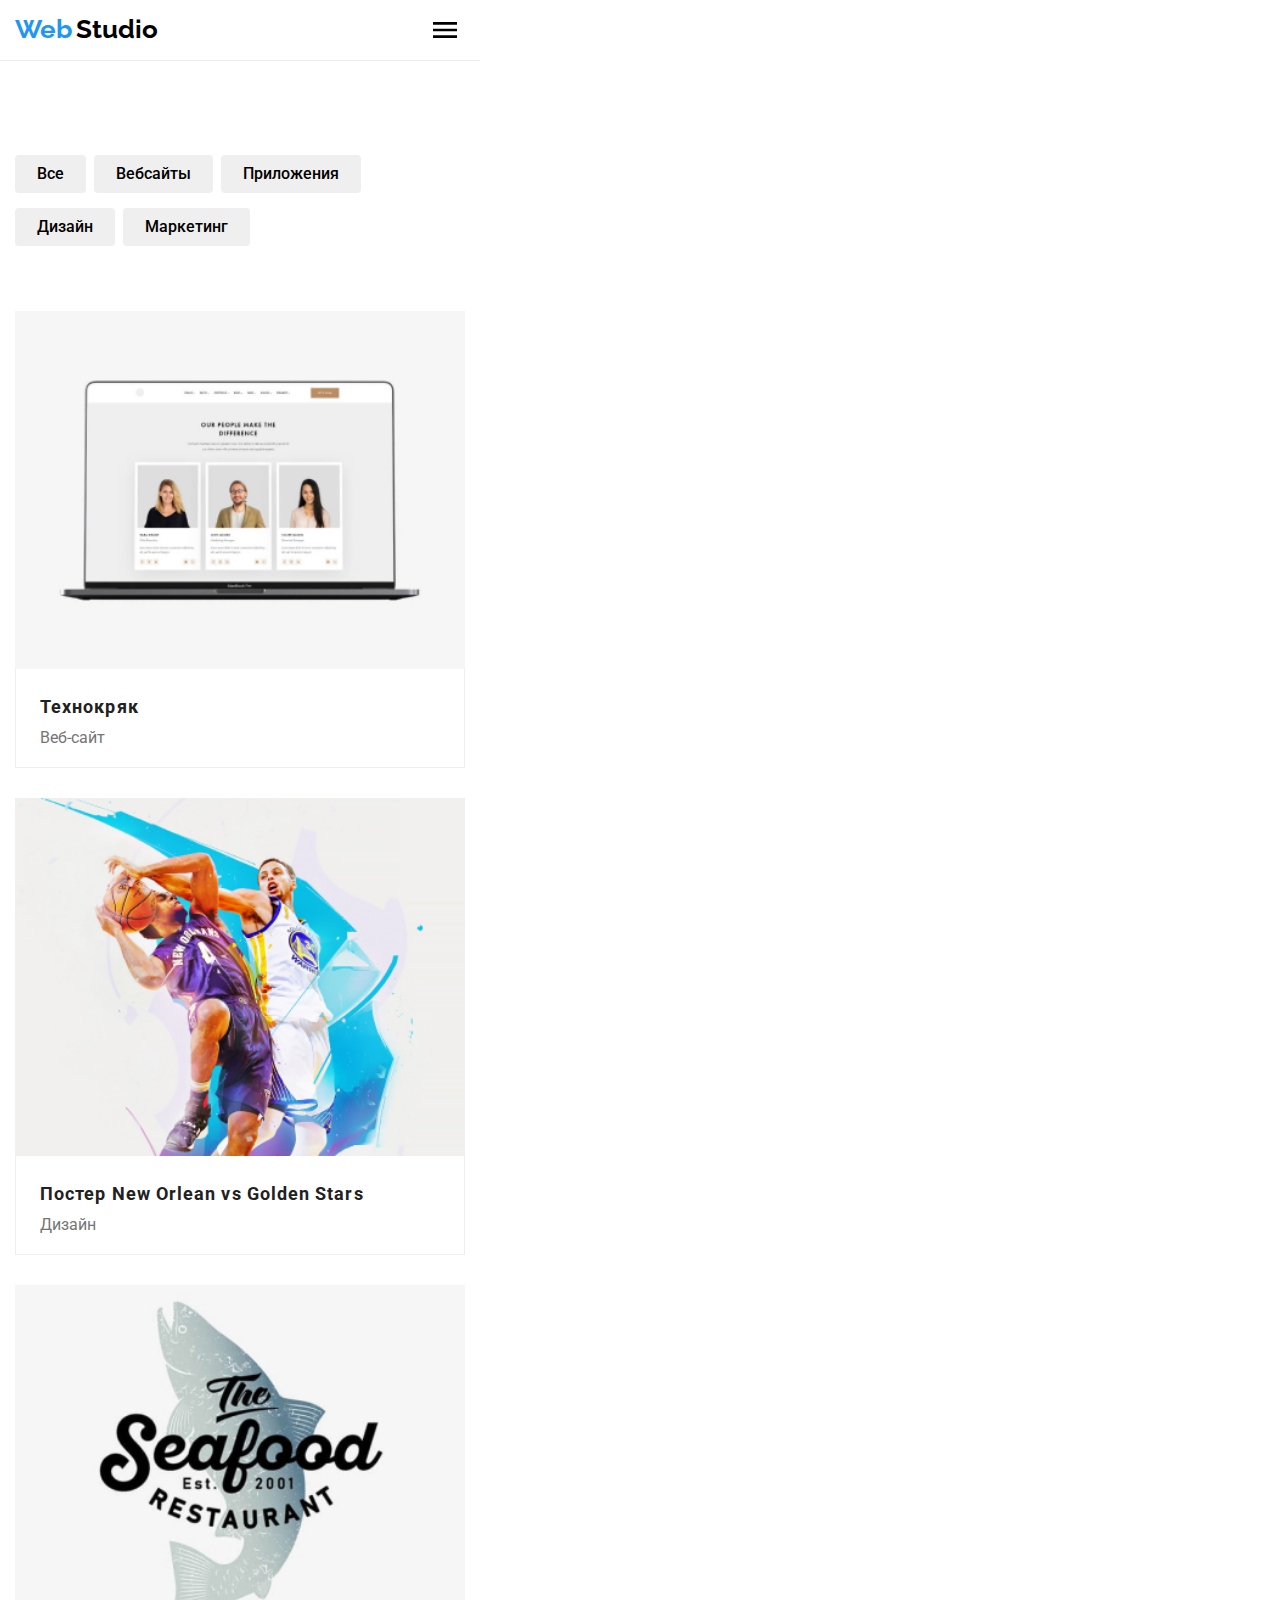
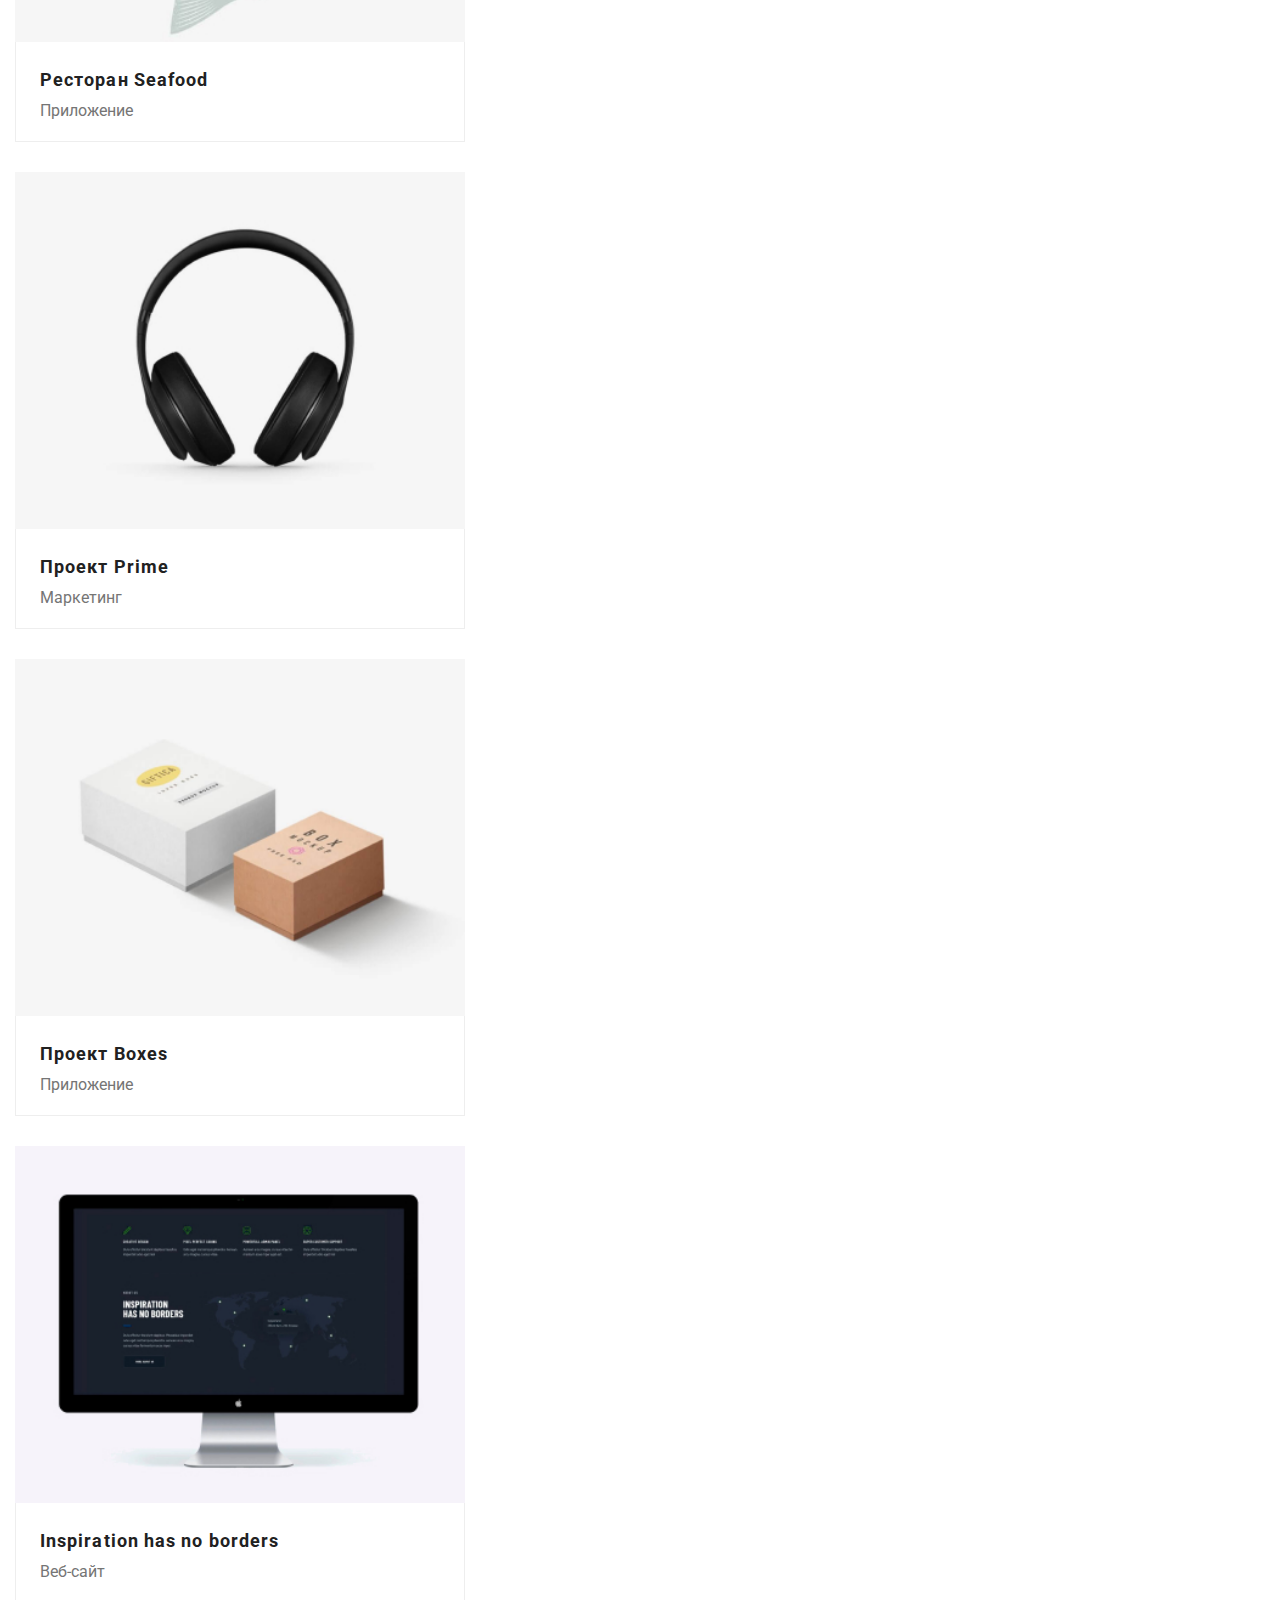
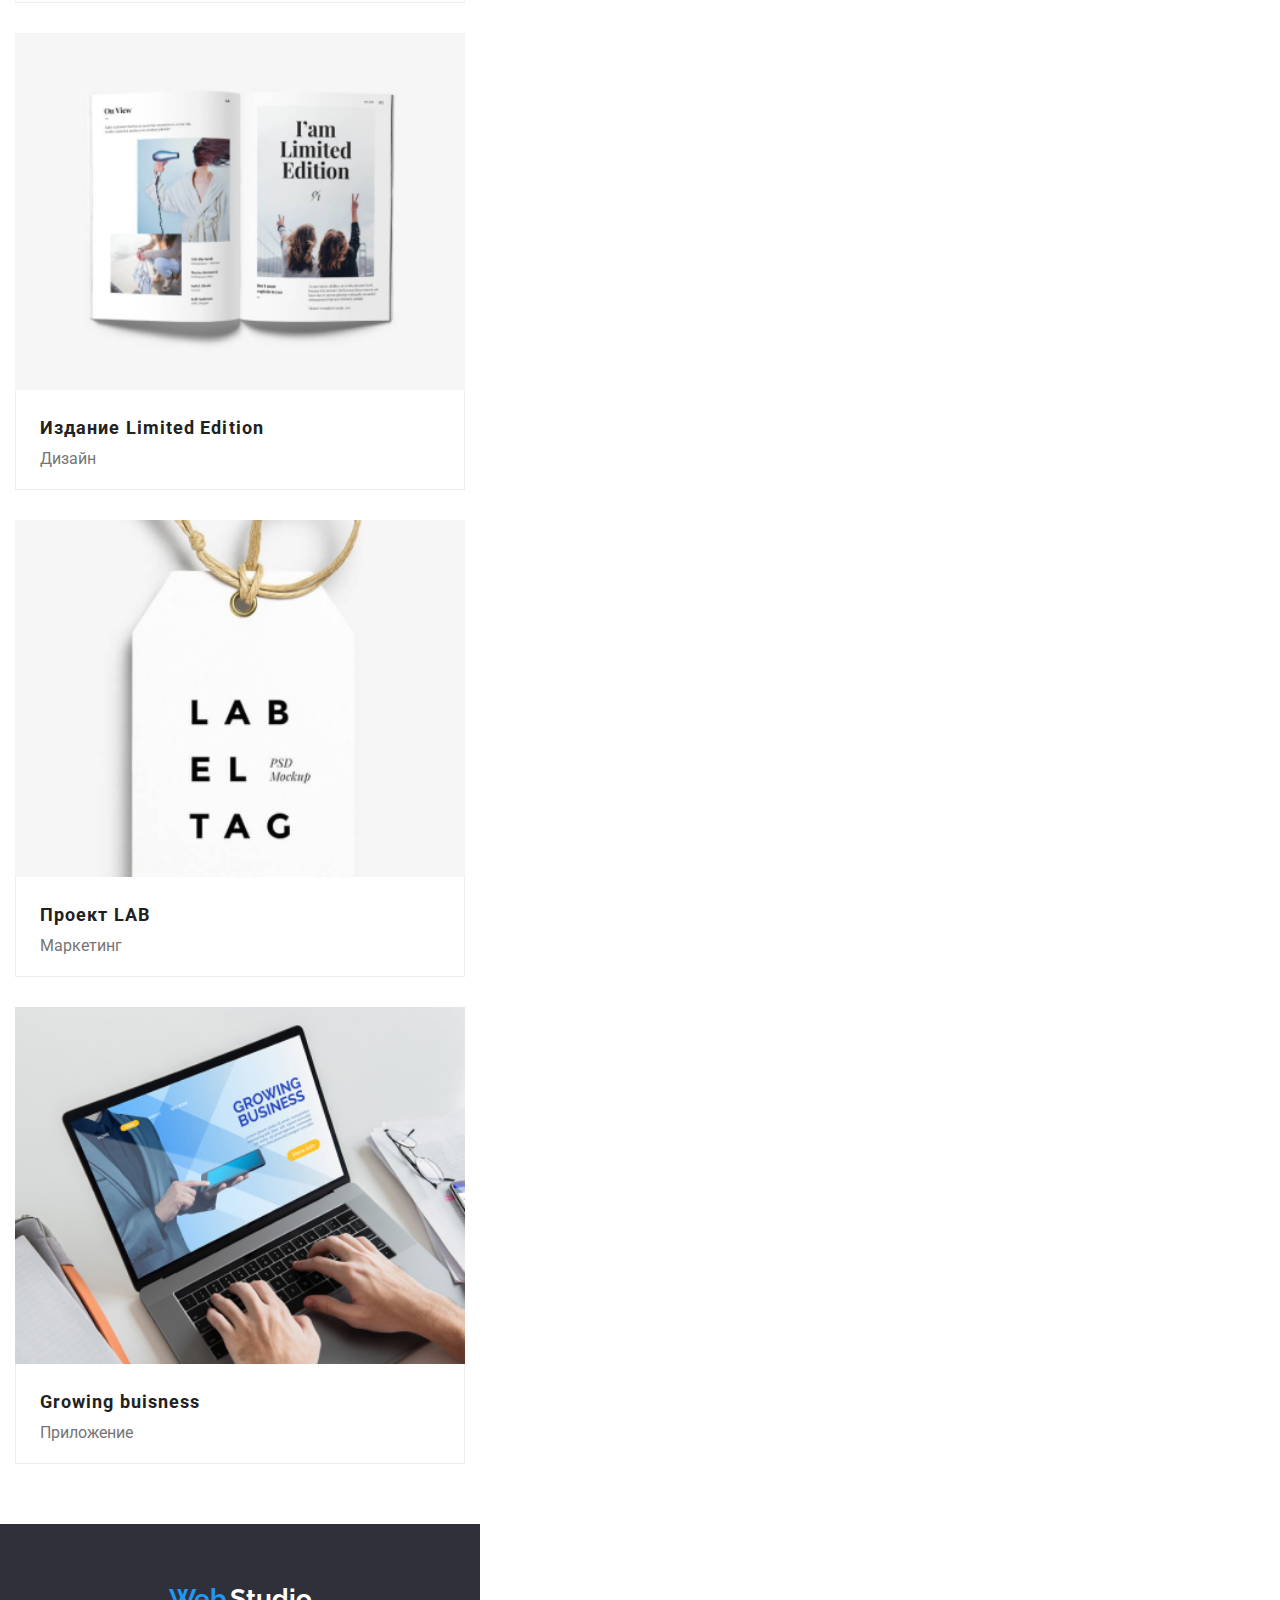
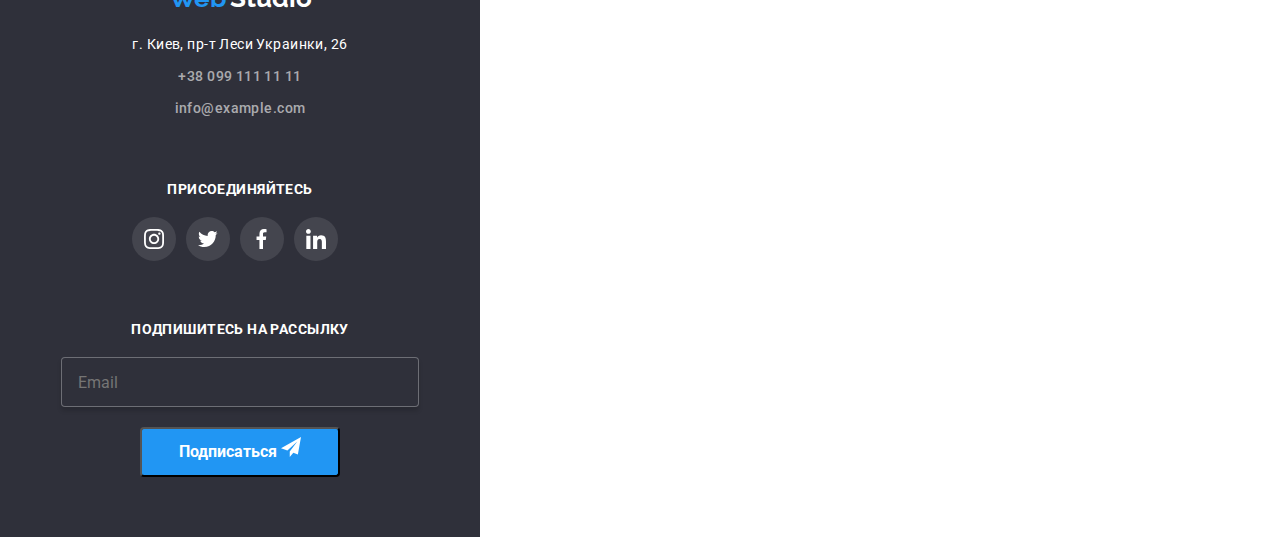
==== commit 35c4256c: "Update portfolio.html" ====
--- a/portfolio.html
+++ b/portfolio.html
@@ -10,48 +10,78 @@
     <link rel="stylesheet" href="./css/main.min.css">
  </head>
  <body>
-  <header class="header-bottomline">
+  <header class="header-bottomline header-mobile">
     <div class="menu container"> 
         <a href="index.html" class="logotype"> 
           <span class="logotype__web"> Web</span>
-          <span class="logotype__studio">Studio</span> </a> 
-      <nav> 
-        <ul class="menu__list">                                                               
-          <li class="menu__list-item"> <a href="" class="title-nav" >Студия</a></li>
-          <li class="menu__list-item"> <a href="./portfolio.html" target="blank" class="title-nav current"style="color: #2196F3 ;" >Портфолио</a></li>
+          <span class="logotype__studio">Studio</span> 
+        </a>  
+        <button type="button" 
+        class="mobile-button" 
+        aria-controls="mobile-menu"
+        data-menu-button >
+      <svg  
+        width="40px" 
+        height="40px"
+        aria-label="Переключатель мобильного меню"
+        aria-expanded="false"
+      >
+        <use class="mobile-button_close" href="./images/symbol-defs.svg#icon-close-icon" data-button-close></use>
+        <use class="mobile-button_open"  href="./images/symbol-defs.svg#icon-mob-menu"></use>
+      </svg>
+      </button>
+      <div class="mobile-menu" id="mobile-menu" data-menu >
+       <nav class="nav-tablet"> 
+         <ul class="menu__list" >                                                               
+          <li class="menu__list-item"> <a href="" class="title-nav current" style="color: #2196F3 ;">Студия</a></li>
+          <li class="menu__list-item"> <a href="./portfolio.html" target="blank" class="title-nav">Портфолио</a></li>
           <li class="menu__list-item"> <a href="" class="title-nav" >Контакты</a></li>
-          </ul>  
-      </nav>
+        </ul>  
         <ul class="nav-contacts__list">
-          <li class="nav-contacts__item"> 
+          <li class="nav-contacts__item "> 
             <a href="mailto:info@devstudio.com:"
-               class="contacts__header">
+               class="contacts__header nav-mail">
               <svg class="email-icon">
                 <use href="./images/symbol-defs.svg#icon-icon-email"></use>
-              </svg>
-              info@devstudio.com   
+              </svg> info@devstudio.com 
             </a> 
           </li>
-          <li class="nav-contacts-item"> 
-            <a href="tel:+380961111111" class="contacts__header">
+          <li class="nav-contacts__item "> 
+            <a href="tel:+380961111111" class="contacts__header nav-phone">
             <svg class="phone-icon">
               <use href="./images/symbol-defs.svg#icon-icon-phone"></use>
             </svg>
             +38 096 111 11 11</a> 
           </li>
-        </ul>  
+        </ul> 
+      </nav>
+      <ul class="mobile-menu-socials__list">
+        <li class="mobile-menu-socials__item">
+          <a href="" class="mobile-menu-socials__link">Instagram</a>
+        </li>
+        <li class="mobile-menu-socials__item" >
+          <a href="" class="mobile-menu-socials__link">Twitter</a>
+        </li>
+        <li class="mobile-menu-socials__item">
+          <a href="" class="mobile-menu-socials__link">Facebook</a>
+        </li>
+        <li class="mobile-menu-socials__item">
+          <a href="" class="mobile-menu-socials__link">Linkedin</a>
+        </li>
+      </ul>
+      </div>
     </div>   
-  </header>
-   <main>
+    </header>
+   <main class="main">
      <section class="portfolio">
        <div class="container">
          <div class="portfolio__menu">
            <ul class="portfolio__submenu">
-            <li> <button type="button" class="menu-button"> Все </button> </li>
-            <li> <button type="button" class="menu-button"> Вебсайты </button> </li>
-            <li> <button type="button" class="menu-button"> Приложения</button> </li>
-            <li> <button type="button" class="menu-button"> Дизайн </button></li>
-            <li> <button type="button" class="menu-button"> Маркетинг </button> </li>
+            <li> <button type="button" class="submenu__button"> Все </button> </li>
+            <li> <button type="button" class="submenu__button"> Вебсайты </button> </li>
+            <li> <button type="button" class="submenu__button"> Приложения</button> </li>
+            <li> <button type="button" class="submenu__button"> Дизайн </button></li>
+            <li> <button type="button" class="submenu__button"> Маркетинг </button> </li>
         </div>
         <div>
           <ul class="portfolio__list">
@@ -59,7 +89,7 @@
                 <a href=""class="portfolio__item-link">
                   <div class="project__card"> 
                      <img src="portfolio-images/project-technokryak.jpg" 
-                      alt="Технокряк" width="370"> 
+                      alt="Технокряк"  width="100%" height="auto"> 
                       <p class="portfolio__card-text"> Технокряк- это современная 
                          площадка распространения коронавируса. 
                          Компании используют эту площадку для цифрового шпионажза 
@@ -76,101 +106,101 @@
                 <a href=""class="portfolio__item-link">
                   <div class="project__card"> 
                      <img src="portfolio-images/project-poster.jpg" 
-                      alt="Технокряк" width="370"> 
-                      <p class="portfolio__card-text"> Технокряк- это современная 
-                         площадка распространения коронавируса. 
-                         Компании используют эту площадку для цифрового шпионажза 
-                         и атак на защищенные сервера конкурентов
-                      </p>
-                    </div>
-                    <div class="portfolio__card">
-                      <h2 class="project__title">Технокряк</h2>             
+                      alt="Технокряк" width="100%" height="auto"> 
+                      <p class="portfolio__card-text"> Технокряк- это современная 
+                         площадка распространения коронавируса. 
+                         Компании используют эту площадку для цифрового шпионажза 
+                         и атак на защищенные сервера конкурентов
+                      </p>
+                    </div>
+                    <div class="portfolio__card">
+                      <h2 class="project__title">Постер New Orlean vs Golden Stars</h2>             
+                      <p class="project__type">Дизайн</p>
+                  </div>
+              </a>
+              </li>    
+              <li class="portfolio__item"> 
+                <a href=""class="portfolio__item-link">
+                  <div class="project__card"> 
+                     <img src="portfolio-images/project-seafood.jpg" 
+                      alt="Технокряк" width="100%" height="auto"> 
+                      <p class="portfolio__card-text"> Технокряк- это современная 
+                         площадка распространения коронавируса. 
+                         Компании используют эту площадку для цифрового шпионажза 
+                         и атак на защищенные сервера конкурентов
+                      </p>
+                    </div>
+                    <div class="portfolio__card">
+                      <h2 class="project__title">Ресторан Seafood</h2>             
+                      <p class="project__type">Приложение</p>
+                  </div>
+              </a>
+              </li>      
+              <li class="portfolio__item"> 
+                <a href=""class="portfolio__item-link">
+                  <div class="project__card"> 
+                     <img src="portfolio-images/project-prime.jpg" 
+                      alt="Технокряк" width="100%" height="auto"> 
+                      <p class="portfolio__card-text"> Технокряк- это современная 
+                         площадка распространения коронавируса. 
+                         Компании используют эту площадку для цифрового шпионажза 
+                         и атак на защищенные сервера конкурентов
+                      </p>
+                    </div>
+                    <div class="portfolio__card">
+                      <h2 class="project__title">Проект Prime</h2>             
+                      <p class="project__type">Маркетинг</p>
+                  </div>
+              </a>
+              </li>         
+              <li class="portfolio__item"> 
+                <a href=""class="portfolio__item-link">
+                  <div class="project__card"> 
+                     <img src="portfolio-images/project-boxes.png" 
+                      alt="Технокряк" width="100%" height="auto"> 
+                      <p class="portfolio__card-text"> Технокряк- это современная 
+                         площадка распространения коронавируса. 
+                         Компании используют эту площадку для цифрового шпионажза 
+                         и атак на защищенные сервера конкурентов
+                      </p>
+                    </div>
+                    <div class="portfolio__card">
+                      <h2 class="project__title">Проект Boxes</h2>             
+                      <p class="project__type">Приложение</p>
+                  </div>
+              </a>
+              </li>      
+              <li class="portfolio__item"> 
+                <a href=""class="portfolio__item-link">
+                  <div class="project__card"> 
+                     <img src="portfolio-images/project-inspiration.jpg" 
+                      alt="Технокряк"  width="100%" height="auto"> 
+                      <p class="portfolio__card-text"> Технокряк- это современная 
+                         площадка распространения коронавируса. 
+                         Компании используют эту площадку для цифрового шпионажза 
+                         и атак на защищенные сервера конкурентов
+                      </p>
+                    </div>
+                    <div class="portfolio__card">
+                      <h2 class="project__title">Inspiration has no borders</h2>             
                       <p class="project__type">Веб-сайт</p>
                   </div>
               </a>
-              </li>    
-              <li class="portfolio__item"> 
-                <a href=""class="portfolio__item-link">
-                  <div class="project__card"> 
-                     <img src="portfolio-images/project-seafood.jpg" 
-                      alt="Технокряк" width="370"> 
-                      <p class="portfolio__card-text"> Технокряк- это современная 
-                         площадка распространения коронавируса. 
-                         Компании используют эту площадку для цифрового шпионажза 
-                         и атак на защищенные сервера конкурентов
-                      </p>
-                    </div>
-                    <div class="portfolio__card">
-                      <h2 class="project__title">Технокряк</h2>             
-                      <p class="project__type">Веб-сайт</p>
-                  </div>
-              </a>
-              </li>      
-              <li class="portfolio__item"> 
-                <a href=""class="portfolio__item-link">
-                  <div class="project__card"> 
-                     <img src="portfolio-images/project-prime.jpg" 
-                      alt="Технокряк" width="370"> 
-                      <p class="portfolio__card-text"> Технокряк- это современная 
-                         площадка распространения коронавируса. 
-                         Компании используют эту площадку для цифрового шпионажза 
-                         и атак на защищенные сервера конкурентов
-                      </p>
-                    </div>
-                    <div class="portfolio__card">
-                      <h2 class="project__title">Технокряк</h2>             
-                      <p class="project__type">Веб-сайт</p>
-                  </div>
-              </a>
-              </li>         
-              <li class="portfolio__item"> 
-                <a href=""class="portfolio__item-link">
-                  <div class="project__card"> 
-                     <img src="portfolio-images/project-boxes.png" 
-                      alt="Технокряк" width="370"> 
-                      <p class="portfolio__card-text"> Технокряк- это современная 
-                         площадка распространения коронавируса. 
-                         Компании используют эту площадку для цифрового шпионажза 
-                         и атак на защищенные сервера конкурентов
-                      </p>
-                    </div>
-                    <div class="portfolio__card">
-                      <h2 class="project__title">Технокряк</h2>             
-                      <p class="project__type">Веб-сайт</p>
-                  </div>
-              </a>
-              </li>      
-              <li class="portfolio__item"> 
-                <a href=""class="portfolio__item-link">
-                  <div class="project__card"> 
-                     <img src="portfolio-images/project-inspiration.jpg" 
-                      alt="Технокряк" width="370"> 
-                      <p class="portfolio__card-text"> Технокряк- это современная 
-                         площадка распространения коронавируса. 
-                         Компании используют эту площадку для цифрового шпионажза 
-                         и атак на защищенные сервера конкурентов
-                      </p>
-                    </div>
-                    <div class="portfolio__card">
-                      <h2 class="project__title">Технокряк</h2>             
-                      <p class="project__type">Веб-сайт</p>
-                  </div>
-              </a>
               </li>           
               <li class="portfolio__item"> 
                 <a href=""class="portfolio__item-link">
                   <div class="project__card"> 
                      <img src="portfolio-images/project-limedition.jpg" 
-                      alt="Технокряк" width="370"> 
-                      <p class="portfolio__card-text"> Технокряк- это современная 
-                         площадка распространения коронавируса. 
-                         Компании используют эту площадку для цифрового шпионажза 
-                         и атак на защищенные сервера конкурентов
-                      </p>
-                    </div>
-                    <div class="portfolio__card">
-                      <h2 class="project__title">Технокряк</h2>             
-                      <p class="project__type">Веб-сайт</p>
+                      alt="Технокряк"  width="100%" height="auto"> 
+                      <p class="portfolio__card-text"> Технокряк- это современная 
+                         площадка распространения коронавируса. 
+                         Компании используют эту площадку для цифрового шпионажза 
+                         и атак на защищенные сервера конкурентов
+                      </p>
+                    </div>
+                    <div class="portfolio__card">
+                      <h2 class="project__title">Издание Limited Edition</h2>             
+                      <p class="project__type">Дизайн</p>
                   </div>
               </a>
               </li>           
@@ -178,16 +208,16 @@
                 <a href=""class="portfolio__item-link">
                   <div class="project__card"> 
                      <img src="portfolio-images/project-lab.jpg" 
-                      alt="Технокряк" width="370"> 
-                      <p class="portfolio__card-text"> Технокряк- это современная 
-                         площадка распространения коронавируса. 
-                         Компании используют эту площадку для цифрового шпионажза 
-                         и атак на защищенные сервера конкурентов
-                      </p>
-                    </div>
-                    <div class="portfolio__card">
-                      <h2 class="project__title">Технокряк</h2>             
-                      <p class="project__type">Веб-сайт</p>
+                      alt="Технокряк" width="100%" height="auto"> 
+                      <p class="portfolio__card-text"> Технокряк- это современная 
+                         площадка распространения коронавируса. 
+                         Компании используют эту площадку для цифрового шпионажза 
+                         и атак на защищенные сервера конкурентов
+                      </p>
+                    </div>
+                    <div class="portfolio__card">
+                      <h2 class="project__title">Проект LAB</h2>             
+                      <p class="project__type">Маркетинг</p>
                   </div>
               </a>
               </li>        
@@ -195,16 +225,16 @@
                 <a href=""class="portfolio__item-link">
                   <div class="project__card"> 
                      <img src="portfolio-images/project-growingbis.jpg" 
-                      alt="Технокряк" width="370"> 
-                      <p class="portfolio__card-text"> Технокряк- это современная 
-                         площадка распространения коронавируса. 
-                         Компании используют эту площадку для цифрового шпионажза 
-                         и атак на защищенные сервера конкурентов
-                      </p>
-                    </div>
-                    <div class="portfolio__card">
-                      <h2 class="project__title">Технокряк</h2>             
-                      <p class="project__type">Веб-сайт</p>
+                      alt="Технокряк"  width="100%" height="auto"> 
+                      <p class="portfolio__card-text"> Технокряк- это современная 
+                         площадка распространения коронавируса. 
+                         Компании используют эту площадку для цифрового шпионажза 
+                         и атак на защищенные сервера конкурентов
+                      </p>
+                    </div>
+                    <div class="portfolio__card">
+                      <h2 class="project__title">Growing buisness</h2>             
+                      <p class="project__type">Приложение</p>
                   </div>
               </a>
               </li>    
@@ -275,5 +305,6 @@
     </div>
   </div>
 </footer>
+    <script src="./js/mobile-menu.js"></script>
  </body>
 </html>--- a/css/main.min.css
+++ b/css/main.min.css
@@ -1,2 +1,2 @@
-html{-webkit-box-sizing:border-box;box-sizing:border-box}*,*::before,*::after{-webkit-box-sizing:inherit;box-sizing:inherit}:root{--primery-text-color: #212121;--title-text-color: #212121;--accent-color: #2196F3}body{background-color:#FFFFFF;font-family:Roboto, sans-serif}a{text-decoration:none}li{list-style:none}img{display:block}.container{width:1200px;padding-right:15px;padding-left:15px;margin-right:auto;margin-left:auto}.header-bottomline{border-bottom:1px solid #ECECEC}.logotype{margin-right:93px}.logotype__web{font-family:Raleway;font-size:26px;font-weight:700;color:#2196F3}.logotype__studio{font-family:Raleway;font-size:26px;font-weight:700;color:black}.logotype__footer{display:block;margin-bottom:20px}.logotype__studio-dark{font-family:Raleway;font-size:26px;font-weight:700;color:#FFFFFF}.menu{display:-webkit-box;display:-ms-flexbox;display:flex;-webkit-box-align:center;-ms-flex-align:center;align-items:center}.menu__list{display:-webkit-box;display:-ms-flexbox;display:flex;margin:0px;padding:0px}.menu__list.menu__list-item:last-child{margin-right:0px}.menu__list li:not(:last-child){margin-right:50px}.current{position:relative;display:block;padding-top:32px;padding-bottom:32px;width:100%}.current::after{display:block;position:absolute;content:"";left:0%;bottom:0%;width:100%;height:4px;border-radius:2px;background-color:var(--accent-color)}.nav-contacts__list{display:-webkit-box;display:-ms-flexbox;display:flex;padding:0px;margin:0px;margin-left:auto}.nav-contacts__list.nav-contacts__item:not(:last-child){margin-right:50px}.title-nav{display:block;padding-top:32px;padding-bottom:32px;font-size:14px;font-weight:500;color:#2F303A;-webkit-transition-property:color;transition-property:color;-webkit-transition-duration:250ms;transition-duration:250ms;-webkit-transition-timing-function:cubic-bezier(0.4, 0, 0.2, 1);transition-timing-function:cubic-bezier(0.4, 0, 0.2, 1)}.title-nav:hover,.title-nav:focus{color:var(--accent-color);outline:none}.contacts{margin:0px;padding:0px}.contacts__header{display:-webkit-box;display:-ms-flexbox;display:flex;-webkit-box-align:center;-ms-flex-align:center;align-items:center;font-weight:500;font-size:14px;font-style:normal;line-height:1.1;letter-spacing:0.02em;color:#757575;-webkit-transition-property:color;transition-property:color;-webkit-transition-duration:250ms;transition-duration:250ms;-webkit-transition-timing-function:cubic-bezier(0.4, 0, 0.2, 1);transition-timing-function:cubic-bezier(0.4, 0, 0.2, 1)}.contacts__header:hover,.contacts__header:focus{color:var(--accent-color);outline:none}.contacts__footer{font-weight:500;font-size:14px;font-style:normal;line-height:1.7;letter-spacing:0.03em;color:rgba(255,255,255,0.6);-webkit-transition-property:color;transition-property:color;-webkit-transition-duration:250ms;transition-duration:250ms;-webkit-transition-timing-function:cubic-bezier(0.4, 0, 0.2, 1);transition-timing-function:cubic-bezier(0.4, 0, 0.2, 1)}.contacts__footer:hover .contacts__footer:focus{color:var(--accent-color);outline:none}.contacts li:not(:last-child){margin-bottom:9px}.contact-item:hover{color:var(--accent-color);outline:none}.contact-item:focus{color:var(--accent-color);outline:none}.email-icon{margin-right:10px;fill:currentColor;width:16px;height:12px}.phone-icon{margin-right:10px;margin-left:10px;fill:currentColor;width:10px;height:16px}.main-container{display:block;margin:0px;padding-top:200px;padding-bottom:200px;text-align:center;background-image:-webkit-gradient(linear, left top, right top, from(rgba(47,48,58,0.4)), to(rgba(47,48,58,0.4))),url(../images/heroes.jpg);background-image:linear-gradient(to right, rgba(47,48,58,0.4), rgba(47,48,58,0.4)),url(../images/heroes.jpg);background-repeat:no-repeat;background-position:center;background-size:cover;background-size:1600px}.main-title{margin-top:0px;margin-bottom:30px;font-size:44px;font-weight:900;font-style:normal;line-height:1.4;color:white}.main-button{padding:8px 30px 8px 30px;font-family:Roboto;background-color:#2196F3;font-size:16px;font-weight:700;color:white;letter-spacing:0.06em;line-height:30px;border-radius:4px}.advantage{margin-left:auto;margin-right:auto;padding-top:94px;padding-bottom:94px}.advantage__title{font-size:14px;font-weight:700;color:#212121;line-height:1.14;letter-spacing:0.03em}.advantage__list{margin:0px;padding-bottom:94px;display:-webkit-box;display:-ms-flexbox;display:flex;list-style:none}.advantage__list .advantage__list-item:not(:last-child){margin-right:30px}.advantage__list-item{height:120px;width:270px}.advantage__list-item::before{display:block;content:"";height:120px;border-radius:4px;background-position:center;background-repeat:no-repeat;background-color:#F5F4FA}.advantage__list-item:nth-child(1)::before{background-image:url(../images/antenna.png)}.advantage__list-item:nth-child(2)::before{background-image:url(../images/clock.png)}.advantage__list-item:nth-child(3)::before{background-image:url(../images/diagramma.png)}.advantage__list-item:nth-child(4)::before{background-image:url(../images/astronaut1.png)}.advantage__fill{font-size:14px;font-weight:400;color:#757575}.works{padding-bottom:94px}.works__type{position:absolute;font-family:Roboto;font-size:14px;font-style:normal;font-weight:700;line-height:16px;color:#FFFFFF;letter-spacing:0.03em;bottom:27px}.works__list{display:-webkit-box;display:-ms-flexbox;display:flex;margin:0px;padding:0px}.works__list-text{text-transform:uppercase}.works__list-item{position:relative;display:-webkit-box;display:-ms-flexbox;display:flex;-webkit-box-pack:center;-ms-flex-pack:center;justify-content:center;-webkit-box-align:center;-ms-flex-align:center;align-items:center}.works__list-item::before{content:"";position:absolute;bottom:0px;width:100%;height:70px;background-color:rgba(47,48,58,0.8)}.works__list-item:not(:last-child){margin-right:30px}.title__two{margin:0px;margin-bottom:50px;font-size:36px;font-weight:700;color:black;font-family:Roboto;line-height:1.16;text-align:center;letter-spacing:0.03em}.team{padding-top:94px;padding-bottom:94px;background-color:#F5F4FA}.team__title{margin:0px;margin-bottom:50px;font-size:36px;font-weight:700;color:black;font-family:Roboto;line-height:1.16;text-align:center;letter-spacing:0.03em}.team__list{display:-webkit-box;display:-ms-flexbox;display:flex;margin:0px;margin-left:auto;margin-right:auto;padding:0px}.team__person-card{padding:30px 32px;background-color:#FFFFFF}.team__member{margin:0px;margin-bottom:10px;text-align:center;font-size:16px;font-weight:500;color:#212121}.team__role{margin:0px;margin-bottom:16px;text-align:center;font-size:16px;font-weight:400;color:#757575}.team__person{-webkit-transition-property:-webkit-box-shadow;transition-property:-webkit-box-shadow;transition-property:box-shadow;transition-property:box-shadow, -webkit-box-shadow;-webkit-box-shadow:0px 2px 1px 0px #00000033;box-shadow:0px 2px 1px 0px #00000033;-webkit-box-shadow:0px 1px 1px 0px #00000024;box-shadow:0px 1px 1px 0px #00000024;-webkit-box-shadow:0px 1px 3px 0px #0000001F;box-shadow:0px 1px 3px 0px #0000001F}.team__person:not(:last-child){margin-right:30px}.clients{padding-top:94px;padding-bottom:94px}.clients__title{margin:0px;margin-bottom:50px;font-size:36px;font-weight:700;color:black;font-family:Roboto;line-height:1.16;text-align:center;letter-spacing:0.03em}.clients__list{display:-webkit-box;display:-ms-flexbox;display:flex;margin:0px;padding:0px}.clients__list-item:not(:last-child){margin-right:30px}.clients__list-link{display:-webkit-box;display:-ms-flexbox;display:flex;-webkit-box-align:center;-ms-flex-align:center;align-items:center;-webkit-box-pack:center;-ms-flex-pack:center;justify-content:center;width:170px;height:92px;border:1px solid;color:#AFB1B8;border-radius:4px;background-repeat:no-repeat;background-position:center;-webkit-transition-property:color;transition-property:color;-webkit-transition-duration:250ms;transition-duration:250ms;-webkit-transition-timing-function:cubic-bezier(0.4, 0, 0.2, 1);transition-timing-function:cubic-bezier(0.4, 0, 0.2, 1)}.clients__list-link:hover,.clients__list-link:focus{color:var(--accent-color);cursor:pointer;outline:none}.clients__list-link:hover .company-icons,.clients__list-link:focus .company-icons{fill:currentColor;outline:none}.company1-icon{height:41px;width:47px;fill:currentColor}.company2-icon{height:52px;width:40px;fill:currentColor}.company3-icon{height:41px;width:43px;fill:currentColor}.company4-icon{height:40px;width:84px;fill:currentColor}.company5-icon{height:45px;width:63px;fill:currentColor}.company6-icon{height:44px;width:94px;fill:currentColor}.social__container{display:-webkit-box;display:-ms-flexbox;display:flex;-webkit-box-align:center;-ms-flex-align:center;align-items:center;-webkit-box-pack:center;-ms-flex-pack:center;justify-content:center;margin:0px;padding:0px;margin-left:auto;margin-right:auto;width:44px;height:44px;background-color:rgba(255,255,255,0.1);border-radius:50%;-webkit-transition-property:background-color;transition-property:background-color;-webkit-transition-duration:250ms;transition-duration:250ms;-webkit-transition-timing-function:cubic-bezier(0.4, 0, 0.2, 1);transition-timing-function:cubic-bezier(0.4, 0, 0.2, 1)}.social__container:hover,.social__container:focus{background-color:var(--accent-color);border-radius:50%;outline:none}.social__container:hover .social-instagram,.social__container:focus .social-instagram{fill:#FFFFFF;outline:none}.social__container:hover .social-twitter,.social__container:focus .social-twitter{fill:#FFFFFF;outline:none}.social__container:hover .social-facebook,.social__container:focus .social-facebook{fill:#FFFFFF;outline:none}.social__container:hover .social-linkedin,.social__container:focus .social-linkedin{fill:#FFFFFF;outline:none}.social__list{display:-webkit-box;display:-ms-flexbox;display:flex;margin:0px;padding:0px;margin-left:auto;margin-right:auto;-webkit-box-align:center;-ms-flex-align:center;align-items:center}.social__list-link{display:-webkit-box;display:-ms-flexbox;display:flex;margin-right:10px}.social__list-link.social-instagram{fill:#FFFFFF}.social__list-link.social-twitter{fill:#FFFFFF}.social__list-link.social-facebook{fill:#FFFFFF}.social__list-link.social-linkedin{fill:#FFFFFF}.social__list-item:not(:last-child){margin-right:10px}.social-instagram{fill:#AFB1B8;width:20px;height:20px;-webkit-transition-property:fill;transition-property:fill;-webkit-transition-duration:250ms;transition-duration:250ms;-webkit-transition-timing-function:cubic-bezier(0.4, 0, 0.2, 1);transition-timing-function:cubic-bezier(0.4, 0, 0.2, 1)}.social-twitter{fill:#AFB1B8;width:20px;height:20px;-webkit-transition-property:fill;transition-property:fill;-webkit-transition-duration:250ms;transition-duration:250ms;-webkit-transition-timing-function:cubic-bezier(0.4, 0, 0.2, 1);transition-timing-function:cubic-bezier(0.4, 0, 0.2, 1)}.social-facebook{fill:#AFB1B8;width:20px;height:20px;-webkit-transition-property:fill;transition-property:fill;-webkit-transition-duration:250ms;transition-duration:250ms;-webkit-transition-timing-function:cubic-bezier(0.4, 0, 0.2, 1);transition-timing-function:cubic-bezier(0.4, 0, 0.2, 1)}.social-linkedin{fill:#AFB1B8;width:20px;height:20px;-webkit-transition-property:fill;transition-property:fill;-webkit-transition-duration:250ms;transition-duration:250ms;-webkit-transition-timing-function:cubic-bezier(0.4, 0, 0.2, 1);transition-timing-function:cubic-bezier(0.4, 0, 0.2, 1)}.footer{display:-webkit-box;display:-ms-flexbox;display:flex;-webkit-box-align:baseline;-ms-flex-align:baseline;align-items:baseline;padding-top:60px;padding-bottom:60px;background-color:#2f303a}.footer-contacts{margin-right:70px}.footer__parts{display:-webkit-box;display:-ms-flexbox;display:flex;-webkit-box-align:baseline;-ms-flex-align:baseline;align-items:baseline}.footer__socials{display:-webkit-box;display:-ms-flexbox;display:flex;-webkit-box-orient:vertical;-webkit-box-direction:normal;-ms-flex-direction:column;flex-direction:column}.join-us{text-transform:uppercase;padding-bottom:20px;font-weight:700;font-size:14px;color:#FFFFFF;font-family:Roboto;line-height:1.16;letter-spacing:0.03em}.address{display:block;margin-bottom:9px;font-style:normal;font-size:14px;font-weight:400;line-height:1.7;letter-spacing:0.03em;color:#FFFFFF}.subscribe{display:-webkit-box;display:-ms-flexbox;display:flex;text-transform:uppercase;margin-bottom:20px;font-weight:700;font-size:14px;color:#FFFFFF;font-family:Roboto;line-height:1.16;letter-spacing:0.03em}.subscribe__button{margin-left:12px;width:200px;height:50px;text-align:center;font-weight:700;font-size:16px;color:#FFFFFF;font-family:Roboto;line-height:30px;letter-spacing:6%;background-color:#2196F3;border-radius:4px}.subscribe__block{display:-webkit-box;display:-ms-flexbox;display:flex;-webkit-box-align:center;-ms-flex-align:center;align-items:center}.footer__subscribe{margin-left:93px}.footer__subscribe input[type="email"]{width:358px;height:50px;padding-left:16px;background-color:#2F303A;border:1px solid #FFFFFF4D;border-radius:4px;-webkit-box-shadow:0px 4px 4px 0px #00000026;box-shadow:0px 4px 4px 0px #00000026;font-family:Roboto;font-size:16px;font-style:normal;font-weight:400;line-height:20px;letter-spacing:3%;color:rgba(255,255,255,0.6)}.backdrop{position:fixed;top:0px;right:0px;width:100%;height:100%;background-color:rgba(0,0,0,0.2);opacity:1;-webkit-transition:opacity 600ms cubic-bezier(0.4, 0, 0.2, 1);transition:opacity 600ms cubic-bezier(0.4, 0, 0.2, 1)}.backdrop.is-hidden{opacity:0;pointer-events:none;visibility:hidden}.backdrop.is-hidden.modal{-webkit-transform:translate(-50%, -50%) scale(1.1);transform:translate(-50%, -50%) scale(1.1)}.modal{position:absolute;top:50%;left:50%;-webkit-transform:translate(-50%, -50%) scale(0.9);transform:translate(-50%, -50%) scale(0.9);width:528px;background-color:#FFFFFF;-webkit-transition:visibility 250ms cubic-bezier(0.4, 0, 0.2, 1),-webkit-transform 250ms cubic-bezier(0.4, 0, 0.2, 1);transition:visibility 250ms cubic-bezier(0.4, 0, 0.2, 1),-webkit-transform 250ms cubic-bezier(0.4, 0, 0.2, 1);transition:transform 250ms cubic-bezier(0.4, 0, 0.2, 1),visibility 250ms cubic-bezier(0.4, 0, 0.2, 1);transition:transform 250ms cubic-bezier(0.4, 0, 0.2, 1),visibility 250ms cubic-bezier(0.4, 0, 0.2, 1),-webkit-transform 250ms cubic-bezier(0.4, 0, 0.2, 1)}.button-close{position:absolute;top:0;right:0;margin-top:8px;margin-right:8px;width:30px;height:30px;background-color:#FFFFFF;border-radius:50%;border-color:rgba(0,0,0,0.1)}.close{fill:black;width:11px;height:11px;-webkit-transition-property:color;transition-property:color;-webkit-transition-duration:250ms;transition-duration:250ms;-webkit-transition-timing-function:cubic-bezier(0.4, 0, 0.2, 1);transition-timing-function:cubic-bezier(0.4, 0, 0.2, 1)}.close:focus,.close:hover{fill:#2196F3}.button-close:focus .close,.button-close:hover .close{fill:#2196F3}textarea{margin-bottom:20px;padding-left:16px;padding-top:12px;height:120px;resize:none;border-color:rgba(33,33,33,0.2);border-radius:4px;font-style:roboto;font-weight:normal;font-size:12px;line-height:14px;letter-spacing:1%;color:rgba(117,117,117,0.5);-webkit-transition-property:outline-color;transition-property:outline-color;-webkit-transition-duration:250ms;transition-duration:250ms;-webkit-transition-timing-function:cubic-bezier(0.4, 0, 0.2, 1);transition-timing-function:cubic-bezier(0.4, 0, 0.2, 1)}textarea:focus{outline-color:#2196F3}.form{margin-left:40px;margin-right:40px}.form-field{position:relative;display:-webkit-box;display:-ms-flexbox;display:flex;-webkit-box-orient:vertical;-webkit-box-direction:normal;-ms-flex-direction:column;flex-direction:column;margin-bottom:10px}.form-field input{padding:0px;padding-left:42px;height:40px;border-color:#21212133;border-radius:4px}.form-comment{margin-top:40px;margin-bottom:12px;font-style:roboto;font-weight:700;font-size:20px;line-height:23px;letter-spacing:3%;text-align:center}.icon-human{position:absolute;top:50%;left:15px;width:12px;height:12px;-webkit-transition-property:fill;transition-property:fill;-webkit-transition-duration:250ms;transition-duration:250ms;-webkit-transition-timing-function:cubic-bezier(0.4, 0, 0.2, 1);transition-timing-function:cubic-bezier(0.4, 0, 0.2, 1)}.icon-email2{position:absolute;top:50%;left:15px;width:15px;height:12px;fill:currentColor;-webkit-transition-property:fill;transition-property:fill;-webkit-transition-duration:250ms;transition-duration:250ms;-webkit-transition-timing-function:cubic-bezier(0.4, 0, 0.2, 1);transition-timing-function:cubic-bezier(0.4, 0, 0.2, 1)}.icon-phone-call{position:absolute;top:50%;left:15px;width:13px;height:13px;fill:currentColor;-webkit-transition-property:fill;transition-property:fill;-webkit-transition-duration:250ms;transition-duration:250ms;-webkit-transition-timing-function:cubic-bezier(0.4, 0, 0.2, 1);transition-timing-function:cubic-bezier(0.4, 0, 0.2, 1)}.label-name{padding-bottom:4px;font-style:roboto;font-weight:normal;font-size:12px;line-height:14px;letter-spacing:1%;color:#757575}.form-input{-webkit-transition-property:outline-color;transition-property:outline-color;-webkit-transition-duration:250ms;transition-duration:250ms;-webkit-transition-timing-function:cubic-bezier(0.4, 0, 0.2, 1);transition-timing-function:cubic-bezier(0.4, 0, 0.2, 1)}.form-field:hover .form-input,.form-field:focus .form-input{outline-color:#2196F3}.form-field:hover .icon-human,.form-field:focus .icon-human{fill:#2196F3}.form-field:hover .icon-email2,.form-field:focus .icon-email2{fill:#2196F3}.form-field:hover .icon-phone-call,.form-field:focus .icon-phone-call{fill:#2196F3}.contract-terms{text-decoration:underline;color:#2196F3}.button-submit{margin-bottom:40px;margin-left:124px;height:50px;width:200px;background-color:#2196F3;border-radius:4px;border-color:transparent;color:#EEEEEE;-webkit-box-shadow:0px 4px 4px 0px #00000026;box-shadow:0px 4px 4px 0px #00000026}.checkbox-label-name{display:inline-block;margin-bottom:30px;font-style:roboto;font-weight:400;font-size:14px;line-height:24px;letter-spacing:3%;color:#757575}.checkbox{-webkit-appearance:none;-moz-appearance:none;appearance:none}.icon-checkbox{display:inline-block;width:15px;height:15px;border:2px solid #212121;border-radius:4px;-webkit-transition-property:background-color, color, border-color;transition-property:background-color, color, border-color;-webkit-transition-duration:250ms;transition-duration:250ms;-webkit-transition-timing-function:cubic-bezier(0.4, 0, 0.2, 1);transition-timing-function:cubic-bezier(0.4, 0, 0.2, 1)}.checkbox:checked+.icon-checkbox{border-color:#2196F3;background-color:#2196F3;background-image:url(../images/icon-check.svg);background-size:contain;background-origin:border-box}.menu-button{padding-left:22px;padding-top:6px;padding-right:22px;padding-bottom:6px;line-height:26px;border:transparent;border-radius:4px;text-align:center;-webkit-transition-property:background-color, color, -webkit-box-shadow;transition-property:background-color, color, -webkit-box-shadow;transition-property:box-shadow, background-color, color;transition-property:box-shadow, background-color, color, -webkit-box-shadow;-webkit-transition-duration:250ms;transition-duration:250ms;-webkit-transition-timing-function:cubic-bezier(0.4, 0, 0.2, 1);transition-timing-function:cubic-bezier(0.4, 0, 0.2, 1)}.menu-button:hover,.menu-button:focus{color:white;background-color:#2196F3;-webkit-box-shadow:0px 2px 2px 0px #0000001F, 0px 1px 2px 0px #00000014, 0px 3px 1px 0px #0000001A;box-shadow:0px 2px 2px 0px #0000001F, 0px 1px 2px 0px #00000014, 0px 3px 1px 0px #0000001A;outline:none}.project__title{margin:0px;padding:0px;margin-bottom:4px;font-size:18px;font-weight:700;color:#212121;font-family:Roboto;line-height:2;letter-spacing:0.06em}.project__type{margin:0px;padding:0px;font-size:16px;font-weight:400;color:#757575}.project__card{position:relative;overflow:hidden}.portfolio{padding-top:94px;padding-bottom:94px}.portfolio__menu{margin-bottom:50px}.portfolio__menu li:not(:last-child){margin-right:8px}.portfolio__submenu{display:-webkit-box;display:-ms-flexbox;display:flex;margin:0px;padding:0px;-webkit-box-pack:center;-ms-flex-pack:center;justify-content:center;list-style:none}.portfolio__section{padding-bottom:94px}.portfolio__list{display:-webkit-box;display:-ms-flexbox;display:flex;-ms-flex-wrap:wrap;flex-wrap:wrap;margin:0px;margin-left:-30px;margin-top:-30px;padding:0px}.portfolio__item{margin-left:30px;margin-top:30px;-ms-flex-preferred-size:calc(100%/3 - 30px);flex-basis:calc(100%/3 - 30px)}.portfolio__card{padding-top:20px;padding-bottom:20px;padding-left:24px;padding-right:24px;border-left:1px solid #EEEEEE;border-right:1px solid #EEEEEE;border-bottom:1px solid #EEEEEE}.portfolio__card-text{display:inline-block;position:absolute;padding:63px 24px 63px 24px;margin:0px;top:0;left:0;width:100%;height:100%;opacity:0;color:#FFFFFF;background-color:var(--accent-color);-webkit-transform:translateY(100%);transform:translateY(100%);-webkit-transition:opacity 500ms cubic-bezier(0.4, 0, 0.2, 1),-webkit-transform 250ms cubic-bezier(0.4, 0, 0.2, 1);transition:opacity 500ms cubic-bezier(0.4, 0, 0.2, 1),-webkit-transform 250ms cubic-bezier(0.4, 0, 0.2, 1);transition:transform 250ms cubic-bezier(0.4, 0, 0.2, 1),opacity 500ms cubic-bezier(0.4, 0, 0.2, 1);transition:transform 250ms cubic-bezier(0.4, 0, 0.2, 1),opacity 500ms cubic-bezier(0.4, 0, 0.2, 1),-webkit-transform 250ms cubic-bezier(0.4, 0, 0.2, 1)}.portfolio__card-text:hover,.portfolio__card-text:focus{opacity:0.9;-webkit-transform:translateY(0%);transform:translateY(0%)}.portfolio__item-link{display:inline-block;-webkit-transition-property:-webkit-box-shadow 250ms cubic-bezier(0.4, 0, 0.2, 1);transition-property:-webkit-box-shadow 250ms cubic-bezier(0.4, 0, 0.2, 1);transition-property:box-shadow 250ms cubic-bezier(0.4, 0, 0.2, 1);transition-property:box-shadow 250ms cubic-bezier(0.4, 0, 0.2, 1), -webkit-box-shadow 250ms cubic-bezier(0.4, 0, 0.2, 1)}.portfolio__item-link:hover .portfolio__card-text,.portfolio__item-link:focus .portfolio__card-text{opacity:0.9;-webkit-transform:translateY(0%);transform:translateY(0%)}.portfolio__item-link:hover,.portfolio__item-link:focus{-webkit-box-shadow:1px 4px 6px 0px #00000029, 0px 4px 4px 0px #462c2c0f, 0px 1px 1px 0px #0000001F;box-shadow:1px 4px 6px 0px #00000029, 0px 4px 4px 0px #462c2c0f, 0px 1px 1px 0px #0000001F;outline:none}
+html{-webkit-box-sizing:border-box;box-sizing:border-box}*,*::before,*::after{-webkit-box-sizing:inherit;box-sizing:inherit}:root{--primery-text-color: #212121;--title-text-color: #212121;--accent-color: #2196F3}body{background-color:#FFFFFF;font-family:Roboto, sans-serif;margin:0px}a{text-decoration:none}li{list-style:none}img{display:block}.container{width:1200px;padding-right:15px;padding-left:15px;margin-right:auto;margin-left:auto}@media screen and (max-width: 480px), (min-width: 480px){.container{width:480px}}@media screen and (min-width: 768px) and (max-width: 1199px){.container{width:768px}}.header-bottomline{border-bottom:1px solid #ECECEC}@media screen and (max-width: 480px), (min-width: 480px){.logotype{margin:0px}}@media screen and (min-width: 768px) and (max-width: 1199px){.logotype{display:-webkit-box;display:-ms-flexbox;display:flex;margin-right:88px}}.logotype__web{font-family:Raleway;font-size:26px;font-weight:700;color:#2196F3}.logotype__studio{font-family:Raleway;font-size:26px;font-weight:700;color:black}.logotype__footer{display:block}@media screen and (max-width: 480px), (min-width: 480px){.logotype__footer{margin-top:60px;margin-bottom:20px;text-align:center}}.logotype__studio-dark{font-family:Raleway;font-size:26px;font-weight:700;color:#FFFFFF}.menu{display:-webkit-box;display:-ms-flexbox;display:flex;-webkit-box-align:center;-ms-flex-align:center;align-items:center}@media screen and (max-width: 480px), (min-width: 480px){.menu{position:relative;height:60px;-webkit-box-pack:justify;-ms-flex-pack:justify;justify-content:space-between}}@media screen and (min-width: 768px) and (max-width: 1199px){.menu{height:80px;margin:0px}}@media screen and (max-width: 480px), (min-width: 480px){.menu__list{margin:0px;padding:0px;margin-top:48px}.menu__list.menu__list-item:last-child{margin-right:0px}.menu__list li:not(:last-child){margin-right:50px}}@media screen and (max-width: 480px) and (min-width: 768px) and (max-width: 1199px), screen and (min-width: 480px) and (min-width: 768px) and (max-width: 1199px){.menu__list{display:-webkit-box;display:-ms-flexbox;display:flex;margin:0px;padding:0px}}@media screen and (max-width: 480px), (min-width: 480px){.current{position:relative;display:block;width:100%}}@media screen and (max-width: 480px) and (max-width: 480px), screen and (min-width: 480px) and (max-width: 480px), screen and (max-width: 480px) and (min-width: 480px), (min-width: 480px) and (min-width: 480px){.current{padding:0px}}@media screen and (max-width: 480px) and (min-width: 768px) and (max-width: 1199px), screen and (min-width: 480px) and (min-width: 768px) and (max-width: 1199px){.current{padding-top:32px;padding-bottom:32px}}@media screen and (max-width: 480px), (min-width: 480px){.current::after{display:block;position:absolute;content:"";left:0%;bottom:0%;width:100%;height:4px;border-radius:2px;background-color:var(--accent-color)}}@media screen and (max-width: 480px) and (max-width: 480px), screen and (min-width: 480px) and (max-width: 480px), screen and (max-width: 480px) and (min-width: 480px), (min-width: 480px) and (min-width: 480px){.current::after{display:none}}@media screen and (max-width: 480px) and (min-width: 768px) and (max-width: 1199px), screen and (min-width: 480px) and (min-width: 768px) and (max-width: 1199px){.current::after{display:block}}.nav-contacts__list{padding:0px;margin:0px;margin-left:auto}.nav-contacts__list.nav-contacts__item:not(:last-child){margin-right:50px}@media screen and (max-width: 480px), (min-width: 480px){.nav-contacts__list{display:block;margin-top:374px}}@media screen and (min-width: 768px) and (max-width: 1199px){.nav-contacts__list{padding:0px;margin:0px;margin-left:84px}}@media screen and (max-width: 480px), (min-width: 480px){.nav-contacts__item{position:relative;display:block;margin-left:40px}}@media screen and (min-width: 768px) and (max-width: 1199px){.nav-contacts__item{margin:0px;display:-webkit-box;display:-ms-flexbox;display:flex}}@media screen and (max-width: 480px), (min-width: 480px){.nav-phone{position:absolute;bottom:58px;font-size:36px;font-weight:500;color:#2196F3}}.nav-phone .phone-icon{display:none}@media screen and (min-width: 768px) and (max-width: 1199px){.nav-phone .phone-icon{display:block;margin:0px;margin-right:8px}}@media screen and (min-width: 768px) and (max-width: 1199px){.nav-phone{display:block;position:static;font-size:12px;color:#757575}}@media screen and (max-width: 480px), (min-width: 480px){.nav-mail{font-size:24px;color:#757575}}.nav-mail .email-icon{display:none}@media screen and (min-width: 768px) and (max-width: 1199px){.nav-mail .email-icon{display:block;margin:0px;margin-right:8px}}@media screen and (min-width: 768px) and (max-width: 1199px){.nav-mail{display:block;margin-bottom:10px;font-size:12px}}.title-nav{color:#2F303A;-webkit-transition-property:color;transition-property:color;-webkit-transition-duration:250ms;transition-duration:250ms;-webkit-transition-timing-function:cubic-bezier(0.4, 0, 0.2, 1);transition-timing-function:cubic-bezier(0.4, 0, 0.2, 1)}.title-nav:hover,.title-nav:focus{color:#2196F3;outline:none}@media screen and (min-width: 768px) and (max-width: 1199px){.title-nav{display:block;font-style:Roboto;font-weight:500;font-size:14px;font-weight:2%;padding-top:32px;padding-bottom:32px}}@media screen and (max-width: 480px), (min-width: 480px){.menu__list-item{margin-left:40px;padding:0px;font-size:40px;font-weight:500;letter-spacing:2%}}@media screen and (min-width: 768px) and (max-width: 1199px){.menu__list-item{margin:0px;font-size:14px;font-weight:500;letter-spacing:2%}}@media screen and (max-width: 480px), (min-width: 480px){.menu__list-item:not(:last-child){margin-bottom:32px}}@media screen and (max-width: 1199px) and (min-width: 768px){.menu__list-item:not(:last-child){margin:0px;margin-right:50px}}.mobile-button{display:-webkit-inline-box;display:-ms-inline-flexbox;display:inline-flex;padding:0px;margin:0px;border:0px;background-color:transparent}.mobile-button_open{width:24px;height:16px}.mobile-button_close{width:19px;height:19px}.mobile-button .mobile-button_close{display:none}.mobile-button.is-open .mobile-button_open{display:none}.mobile-button.is-open .mobile-button_close{display:block}.mobile-menu.is-open{display:block}.mobile-menu.is-open.mobile-button_close{display:block}@media screen and (max-width: 480px), (min-width: 480px){.mobile-menu{z-index:10;display:none;position:absolute;top:0%;left:0%;width:100%;height:796px;background-color:white}}@media screen and (min-width: 768px) and (max-width: 1199px){.mobile-menu{display:block;z-index:1;width:100%;height:80px;background-color:transparent;position:static}}@media screen and (min-width: 768px) and (max-width: 1199px){.mobile-button{display:none}}@media screen and (max-width: 480px), (min-width: 480px){.mobile-menu-socials__list{display:-webkit-box;display:-ms-flexbox;display:flex;margin-top:64px;margin-bottom:0px}}@media screen and (min-width: 768px) and (max-width: 1199px){.mobile-menu-socials__list{display:none}}@media screen and (max-width: 480px), (min-width: 480px){.mobile-menu-socials__item:not(:last-child){padding-right:10px;border-right:Solid 1px rgba(33,33,33,0.2)}}@media screen and (max-width: 480px), (min-width: 480px){.mobile-menu-socials__item:not(:first-child){padding-left:10px}}@media screen and (max-width: 480px), (min-width: 480px){.mobile-menu-socials__link{display:inline-block;font-family:Roboto;font-size:18px;color:#2196F3;line-height:2%}}@media screen and (min-width: 768px) and (max-width: 1199px){.mobile-menu-socials__link{display:none}}@media screen and (min-width: 768px) and (max-width: 1199px){.nav-tablet{display:-webkit-box;display:-ms-flexbox;display:flex;-webkit-box-align:center;-ms-flex-align:center;align-items:center}}.contacts{margin:0px;padding:0px}@media screen and (max-width: 480px), (min-width: 480px){.contacts{text-align:center}}.contacts__header{display:-webkit-box;display:-ms-flexbox;display:flex;color:#757575;-webkit-transition-property:color;transition-property:color;-webkit-transition-duration:250ms;transition-duration:250ms;-webkit-transition-timing-function:cubic-bezier(0.4, 0, 0.2, 1);transition-timing-function:cubic-bezier(0.4, 0, 0.2, 1)}.contacts__header:hover,.contacts__header:focus{color:var(--accent-color);outline:none}.contacts__footer{font-weight:500;font-size:14px;font-style:normal;line-height:1.7;letter-spacing:0.03em;color:rgba(255,255,255,0.6);-webkit-transition-property:color;transition-property:color;-webkit-transition-duration:250ms;transition-duration:250ms;-webkit-transition-timing-function:cubic-bezier(0.4, 0, 0.2, 1);transition-timing-function:cubic-bezier(0.4, 0, 0.2, 1)}.contacts__footer:hover .contacts__footer:focus{color:var(--accent-color);outline:none}@media screen and (max-width: 480px), (min-width: 480px){.contacts__footer{text-align:center}}.contacts li:not(:last-child){margin-bottom:9px}@media screen and (max-width: 480px), (min-width: 480px){.contacts li:not(:last-child){margin-bottom:8px}}.contact-item:hover{color:var(--accent-color);outline:none}.contact-item:focus{color:var(--accent-color);outline:none}.email-icon{margin-right:10px;fill:currentColor;width:16px;height:12px}.phone-icon{margin-right:10px;margin-left:10px;fill:currentColor;width:10px;height:16px}.main-container{text-align:center;background-image:-webkit-gradient(linear, left top, right top, from(rgba(47,48,58,0.4)), to(rgba(47,48,58,0.4))),url(../images/heroes.jpg);background-image:linear-gradient(to right, rgba(47,48,58,0.4), rgba(47,48,58,0.4)),url(../images/heroes.jpg);background-repeat:no-repeat;background-position:center;background-size:cover}@media screen and (max-width: 480px), (min-width: 480px){.main-container{height:400px;padding-top:118px;width:480px}}@media screen and (min-width: 768px) and (max-width: 1199px){.main-container{width:auto}}.main-title{margin-top:0px;margin-bottom:30px;color:white}@media screen and (max-width: 480px), (min-width: 480px){.main-title{font-size:26px;line-height:42px}}.main-button{padding:8px 30px 8px 30px;font-family:Roboto;background-color:#2196F3;font-size:16px;font-weight:700;color:white;letter-spacing:0.06em;line-height:30px;border-radius:4px}@media screen and (max-width: 480px), (min-width: 480px){.submenu__button:nth-last-child(-n+3){margin-bottom:15px}}@media screen and (max-width: 480px), (min-width: 480px){.advantage{margin-top:30px;margin-bottom:30px;padding-left:0px;padding-right:0px}}@media screen and (min-width: 768px) and (max-width: 1199px){.advantage{margin-top:60px;margin-bottom:60px;height:auto}}.advantage__title{font-size:14px;font-weight:700;color:#212121;letter-spacing:0.03em}@media screen and (max-width: 480px), (min-width: 480px){.advantage__title{text-align:center;margin-top:30px;margin-bottom:10px}}.advantage__list{margin:0px;padding:0px;display:-webkit-box;display:-ms-flexbox;display:flex;-ms-flex-wrap:wrap;flex-wrap:wrap;list-style:none}@media screen and (max-width: 480px), (min-width: 480px){.advantage__list{display:block}}@media screen and (min-width: 768px) and (max-width: 1199px){.advantage__list{display:-webkit-box;display:-ms-flexbox;display:flex;-ms-flex-wrap:wrap;flex-wrap:wrap}}@media screen and (max-width: 480px), (min-width: 480px){.advantage__list-item{width:100%}}@media screen and (min-width: 768px) and (max-width: 1199px){.advantage__list-item{width:calc((100% - 4*15px)/2);margin:15px}}.advantage__list-item::before{display:block;content:"";height:120px;width:270px;border-radius:4px;background-position:center;background-repeat:no-repeat;background-color:#F5F4FA}@media screen and (max-width: 480px), (min-width: 480px){.advantage__list-item::before{width:100%;margin-right:15px}}.advantage__fill{font-family:Roboto;font-size:14px;font-weight:400;letter-spacing:0.03em;line-height:24px}@media screen and (max-width: 480px), (min-width: 480px){.advantage__fill{color:#757575;margin-bottom:30px}}.advantage__list-item:nth-child(1)::before{background-image:url(../images/antenna.png)}.advantage__list-item:nth-child(2)::before{background-image:url(../images/clock.png)}.advantage__list-item:nth-child(3)::before{background-image:url(../images/diagramma.png)}.advantage__list-item:nth-child(4)::before{background-image:url(../images/astronaut1.png)}.works{padding-bottom:94px}@media screen and (max-width: 480px), (min-width: 480px){.works{display:none}}.works__type{position:absolute;font-family:Roboto;font-size:14px;font-style:normal;font-weight:700;line-height:16px;color:#FFFFFF;letter-spacing:0.03em;bottom:27px}.works__list{display:-webkit-box;display:-ms-flexbox;display:flex;margin:0px;padding:0px}@media screen and (max-width: 480px), (min-width: 480px){.works__list{display:none}}.works__list-text{text-transform:uppercase}.works__list-item{position:relative;display:-webkit-box;display:-ms-flexbox;display:flex;-webkit-box-pack:center;-ms-flex-pack:center;justify-content:center;-webkit-box-align:center;-ms-flex-align:center;align-items:center}.works__list-item::before{content:"";position:absolute;bottom:0px;width:100%;height:70px;background-color:rgba(47,48,58,0.8)}.works__list-item:not(:last-child){margin-right:30px}.title__two{margin:0px;margin-bottom:50px;font-size:36px;font-weight:700;color:black;font-family:Roboto;line-height:1.16;text-align:center;letter-spacing:0.03em}@media screen and (max-width: 480px), (min-width: 480px){.title__two{display:none}}.team{background-color:#F5F4FA}@media screen and (max-width: 480px), (min-width: 480px){.team{background-size:cover;padding-bottom:60px}}.team__title{font-size:36px;font-weight:700;color:black;font-family:Roboto;line-height:1.16;text-align:center;letter-spacing:0.03em}@media screen and (max-width: 480px), (min-width: 480px){.team__title{font-size:28px;line-height:33px;margin:0px;padding-top:60px;padding-bottom:30px}}@media screen and (max-width: 480px), (min-width: 480px){.team__list{display:block;margin:0px;padding:0px}}.team__person-card{background-color:#FFFFFF}.team__member{text-align:center;font-size:16px;font-weight:500;color:#212121}@media screen and (max-width: 480px), (min-width: 480px){.team__member{display:block;margin:0px;padding-top:30px;padding-bottom:10px}}.team__role{text-align:center;font-size:16px;font-weight:400;color:#757575}@media screen and (max-width: 480px), (min-width: 480px){.team__role{margin:0px;padding-bottom:16px}}.team__person{-webkit-transition-property:-webkit-box-shadow;transition-property:-webkit-box-shadow;transition-property:box-shadow;transition-property:box-shadow, -webkit-box-shadow;-webkit-box-shadow:0px 2px 1px 0px #00000033;box-shadow:0px 2px 1px 0px #00000033;-webkit-box-shadow:0px 1px 1px 0px #00000024;box-shadow:0px 1px 1px 0px #00000024;-webkit-box-shadow:0px 1px 3px 0px #0000001F;box-shadow:0px 1px 3px 0px #0000001F}@media screen and (max-width: 480px), (min-width: 480px){.team__person{margin-bottom:30px}}@media screen and (max-width: 480px), (min-width: 480px){.clients{margin-bottom:60px}}.clients__title{font-size:36px;font-weight:700;color:black;font-family:Roboto;line-height:1.16;text-align:center;letter-spacing:0.03em}@media screen and (max-width: 480px), (min-width: 480px){.clients__title{margin-top:60px;margin-bottom:30px;font-size:28px;line-height:33px}}.clients__list{display:-webkit-box;display:-ms-flexbox;display:flex;-ms-flex-wrap:wrap;flex-wrap:wrap;margin:0px;padding:0px}.clients__list-link{display:-webkit-box;display:-ms-flexbox;display:flex;-webkit-box-align:center;-ms-flex-align:center;align-items:center;-webkit-box-pack:center;-ms-flex-pack:center;justify-content:center;border:1px solid;color:#AFB1B8;border-radius:4px;background-repeat:no-repeat;background-position:center;-webkit-transition-property:color;transition-property:color;-webkit-transition-duration:250ms;transition-duration:250ms;-webkit-transition-timing-function:cubic-bezier(0.4, 0, 0.2, 1);transition-timing-function:cubic-bezier(0.4, 0, 0.2, 1)}.clients__list-link:hover,.clients__list-link:focus{color:var(--accent-color);cursor:pointer;outline:none}.clients__list-link:hover .company-icons,.clients__list-link:focus .company-icons{fill:currentColor;outline:none}@media screen and (max-width: 480px), (min-width: 480px){.clients__list-link{height:92px;width:210px}}@media screen and (max-width: 480px), (min-width: 480px){.clients__list-item:nth-child(2n+1){margin-right:30px}}@media screen and (max-width: 480px), (min-width: 480px){.clients__list-item:nth-child(-n+4){margin-bottom:30px}}.company1-icon{height:41px;width:47px;fill:currentColor}.company2-icon{height:52px;width:40px;fill:currentColor}.company3-icon{height:41px;width:43px;fill:currentColor}.company4-icon{height:40px;width:84px;fill:currentColor}.company5-icon{height:45px;width:63px;fill:currentColor}.company6-icon{height:44px;width:94px;fill:currentColor}.social__container{display:-webkit-box;display:-ms-flexbox;display:flex;-webkit-box-align:center;-ms-flex-align:center;align-items:center;-webkit-box-pack:center;-ms-flex-pack:center;justify-content:center;margin:0px;padding:0px;margin-left:auto;margin-right:auto;width:44px;height:44px;background-color:rgba(255,255,255,0.1);border-radius:50%;-webkit-transition-property:background-color;transition-property:background-color;-webkit-transition-duration:250ms;transition-duration:250ms;-webkit-transition-timing-function:cubic-bezier(0.4, 0, 0.2, 1);transition-timing-function:cubic-bezier(0.4, 0, 0.2, 1)}.social__container:hover,.social__container:focus{background-color:var(--accent-color);border-radius:50%;outline:none}.social__container:hover .social-instagram,.social__container:focus .social-instagram{fill:#FFFFFF;outline:none}.social__container:hover .social-twitter,.social__container:focus .social-twitter{fill:#FFFFFF;outline:none}.social__container:hover .social-facebook,.social__container:focus .social-facebook{fill:#FFFFFF;outline:none}.social__container:hover .social-linkedin,.social__container:focus .social-linkedin{fill:#FFFFFF;outline:none}.social__list{display:-webkit-box;display:-ms-flexbox;display:flex;margin:0px;padding:0px;margin-left:auto;margin-right:auto;-webkit-box-align:center;-ms-flex-align:center;align-items:center}@media screen and (max-width: 480px), (min-width: 480px){.social__list{-webkit-box-pack:center;-ms-flex-pack:center;justify-content:center;margin-bottom:60px}}.social__list-item:not(:last-child){margin-right:10px}.social-instagram{fill:#AFB1B8;width:20px;height:20px;-webkit-transition-property:fill;transition-property:fill;-webkit-transition-duration:250ms;transition-duration:250ms;-webkit-transition-timing-function:cubic-bezier(0.4, 0, 0.2, 1);transition-timing-function:cubic-bezier(0.4, 0, 0.2, 1)}.social-twitter{fill:#AFB1B8;width:20px;height:20px;-webkit-transition-property:fill;transition-property:fill;-webkit-transition-duration:250ms;transition-duration:250ms;-webkit-transition-timing-function:cubic-bezier(0.4, 0, 0.2, 1);transition-timing-function:cubic-bezier(0.4, 0, 0.2, 1)}.social-facebook{fill:#AFB1B8;width:20px;height:20px;-webkit-transition-property:fill;transition-property:fill;-webkit-transition-duration:250ms;transition-duration:250ms;-webkit-transition-timing-function:cubic-bezier(0.4, 0, 0.2, 1);transition-timing-function:cubic-bezier(0.4, 0, 0.2, 1)}.social-linkedin{fill:#AFB1B8;width:20px;height:20px;-webkit-transition-property:fill;transition-property:fill;-webkit-transition-duration:250ms;transition-duration:250ms;-webkit-transition-timing-function:cubic-bezier(0.4, 0, 0.2, 1);transition-timing-function:cubic-bezier(0.4, 0, 0.2, 1)}.footer{display:-webkit-box;display:-ms-flexbox;display:flex;-webkit-box-align:baseline;-ms-flex-align:baseline;align-items:baseline;background-color:#2f303a}@media screen and (max-width: 480px), (min-width: 480px){.footer{display:block}}@media screen and (max-width: 480px), (min-width: 480px){.footer-contacts{display:block;-webkit-box-align:baseline;-ms-flex-align:baseline;align-items:baseline;margin-left:auto;margin-right:auto;margin-bottom:60px}}.footer__parts{display:-webkit-box;display:-ms-flexbox;display:flex;-webkit-box-orient:vertical;-webkit-box-direction:normal;-ms-flex-direction:column;flex-direction:column;-webkit-box-align:baseline;-ms-flex-align:baseline;align-items:baseline}.footer__socials{display:-webkit-box;display:-ms-flexbox;display:flex;-webkit-box-orient:vertical;-webkit-box-direction:normal;-ms-flex-direction:column;flex-direction:column}@media screen and (max-width: 480px), (min-width: 480px){.footer__socials{width:100%;text-align:center;-webkit-box-align:baseline;-ms-flex-align:baseline;align-items:baseline}}.join-us{text-transform:uppercase;font-weight:700;font-size:14px;color:#FFFFFF;font-family:Roboto;line-height:1.16;letter-spacing:0.03em}@media screen and (max-width: 480px), (min-width: 480px){.join-us{display:block;margin-right:auto;margin-left:auto;margin-bottom:20px;text-align:center}}.social__list-link{display:-webkit-box;display:-ms-flexbox;display:flex;margin-right:10px}.social__list-link .social-instagram{fill:#FFFFFF}.social__list-link .social-twitter{fill:#FFFFFF}.social__list-link .social-facebook{fill:#FFFFFF}.social__list-link .social-linkedin{fill:#FFFFFF}.address{display:block;font-style:normal;font-size:14px;font-weight:400;line-height:1.7;letter-spacing:0.03em;color:#FFFFFF}@media screen and (max-width: 480px), (min-width: 480px){.address{margin-bottom:8px}}.subscribe{display:-webkit-box;display:-ms-flexbox;display:flex;text-transform:uppercase;font-weight:700;font-size:14px;color:#FFFFFF;font-family:Roboto;line-height:1.16;letter-spacing:0.03em}@media screen and (max-width: 480px), (min-width: 480px){.subscribe{-webkit-box-orient:vertical;-webkit-box-direction:normal;-ms-flex-direction:column;flex-direction:column;margin:0px;margin-bottom:20px}}.subscribe__button{width:200px;height:50px;text-align:center;font-weight:700;font-size:16px;color:#FFFFFF;font-family:Roboto;line-height:30px;letter-spacing:6%;background-color:#2196F3;border-radius:4px}@media screen and (max-width: 480px), (min-width: 480px){.subscribe__button{text-align:center;margin-top:20px;margin-bottom:60px}}.subscribe__block{display:-webkit-box;display:-ms-flexbox;display:flex;-webkit-box-orient:vertical;-webkit-box-direction:normal;-ms-flex-direction:column;flex-direction:column;-webkit-box-align:center;-ms-flex-align:center;align-items:center}.footer__subscribe input[type="email"]{width:358px;height:50px;padding-left:16px;background-color:#2F303A;border:1px solid #FFFFFF4D;border-radius:4px;-webkit-box-shadow:0px 4px 4px 0px #00000026;box-shadow:0px 4px 4px 0px #00000026;font-family:Roboto;font-size:16px;font-style:normal;font-weight:400;line-height:20px;letter-spacing:3%;color:rgba(255,255,255,0.6)}@media screen and (max-width: 480px), (min-width: 480px){.footer__subscribe{width:100%;text-align:center}}.backdrop{position:fixed;top:0px;right:0px;width:100%;height:100%;background-color:rgba(0,0,0,0.2);opacity:1;-webkit-transition:opacity 600ms cubic-bezier(0.4, 0, 0.2, 1);transition:opacity 600ms cubic-bezier(0.4, 0, 0.2, 1)}.backdrop.is-hidden{opacity:0;pointer-events:none;visibility:hidden}.backdrop.is-hidden.modal{-webkit-transform:translate(-50%, -50%) scale(1.1);transform:translate(-50%, -50%) scale(1.1)}.modal{position:absolute;top:50%;left:50%;-webkit-transform:translate(-50%, -50%) scale(0.9);transform:translate(-50%, -50%) scale(0.9);width:528px;background-color:#FFFFFF;-webkit-transition:visibility 250ms cubic-bezier(0.4, 0, 0.2, 1),-webkit-transform 250ms cubic-bezier(0.4, 0, 0.2, 1);transition:visibility 250ms cubic-bezier(0.4, 0, 0.2, 1),-webkit-transform 250ms cubic-bezier(0.4, 0, 0.2, 1);transition:transform 250ms cubic-bezier(0.4, 0, 0.2, 1),visibility 250ms cubic-bezier(0.4, 0, 0.2, 1);transition:transform 250ms cubic-bezier(0.4, 0, 0.2, 1),visibility 250ms cubic-bezier(0.4, 0, 0.2, 1),-webkit-transform 250ms cubic-bezier(0.4, 0, 0.2, 1)}.button-close{position:absolute;top:0;right:0;margin-top:8px;margin-right:8px;width:30px;height:30px;background-color:#FFFFFF;border-radius:50%;border-color:rgba(0,0,0,0.1)}.close{fill:black;width:11px;height:11px;-webkit-transition-property:color;transition-property:color;-webkit-transition-duration:250ms;transition-duration:250ms;-webkit-transition-timing-function:cubic-bezier(0.4, 0, 0.2, 1);transition-timing-function:cubic-bezier(0.4, 0, 0.2, 1)}.close:focus,.close:hover{fill:#2196F3}.button-close:focus .close,.button-close:hover .close{fill:#2196F3}textarea{margin-bottom:20px;padding-left:16px;padding-top:12px;height:120px;resize:none;border-color:rgba(33,33,33,0.2);border-radius:4px;font-style:roboto;font-weight:normal;font-size:12px;line-height:14px;letter-spacing:1%;color:rgba(117,117,117,0.5);-webkit-transition-property:outline-color;transition-property:outline-color;-webkit-transition-duration:250ms;transition-duration:250ms;-webkit-transition-timing-function:cubic-bezier(0.4, 0, 0.2, 1);transition-timing-function:cubic-bezier(0.4, 0, 0.2, 1)}textarea:focus{outline-color:#2196F3}.form{margin-left:40px;margin-right:40px}@media screen and (max-width: 480px), (min-width: 480px){.form{width:450px;height:609px}}.form-field input{padding:0px;padding-left:42px;height:40px;border-color:#21212133;border-radius:4px}.form-comment{margin-top:40px;margin-bottom:12px;font-style:roboto;font-weight:700;font-size:20px;line-height:23px;letter-spacing:3%;text-align:center}.icon-human{position:absolute;top:50%;left:15px;width:12px;height:12px;-webkit-transition-property:fill;transition-property:fill;-webkit-transition-duration:250ms;transition-duration:250ms;-webkit-transition-timing-function:cubic-bezier(0.4, 0, 0.2, 1);transition-timing-function:cubic-bezier(0.4, 0, 0.2, 1)}.icon-email2{position:absolute;top:50%;left:15px;width:15px;height:12px;fill:currentColor;-webkit-transition-property:fill;transition-property:fill;-webkit-transition-duration:250ms;transition-duration:250ms;-webkit-transition-timing-function:cubic-bezier(0.4, 0, 0.2, 1);transition-timing-function:cubic-bezier(0.4, 0, 0.2, 1)}.icon-phone-call{position:absolute;top:50%;left:15px;width:13px;height:13px;fill:currentColor;-webkit-transition-property:fill;transition-property:fill;-webkit-transition-duration:250ms;transition-duration:250ms;-webkit-transition-timing-function:cubic-bezier(0.4, 0, 0.2, 1);transition-timing-function:cubic-bezier(0.4, 0, 0.2, 1)}.label-name{padding-bottom:4px;font-style:roboto;font-weight:normal;font-size:12px;line-height:14px;letter-spacing:1%;color:#757575}.form-input{-webkit-transition-property:outline-color;transition-property:outline-color;-webkit-transition-duration:250ms;transition-duration:250ms;-webkit-transition-timing-function:cubic-bezier(0.4, 0, 0.2, 1);transition-timing-function:cubic-bezier(0.4, 0, 0.2, 1)}.form-field{position:relative;display:-webkit-box;display:-ms-flexbox;display:flex;-webkit-box-orient:vertical;-webkit-box-direction:normal;-ms-flex-direction:column;flex-direction:column;margin-bottom:10px}.form-field:hover .form-input,.form-field:focus .form-input{outline-color:#2196F3}.form-field:hover .icon-human,.form-field:focus .icon-human{fill:#2196F3}.form-field:hover .icon-email2,.form-field:focus .icon-email2{fill:#2196F3}.form-field:hover .icon-phone-call,.form-field:focus .icon-phone-call{fill:#2196F3}.contract-terms{text-decoration:underline;color:#2196F3}.button-submit{margin-bottom:40px;margin-left:124px;height:50px;width:200px;background-color:#2196F3;border-radius:4px;border-color:transparent;color:#EEEEEE;-webkit-box-shadow:0px 4px 4px 0px #00000026;box-shadow:0px 4px 4px 0px #00000026}.checkbox-label-name{display:inline-block;margin-bottom:30px;font-style:roboto;font-weight:400;font-size:14px;line-height:24px;letter-spacing:3%;color:#757575}.checkbox{-webkit-appearance:none;-moz-appearance:none;appearance:none}.icon-checkbox{display:inline-block;width:15px;height:15px;border:2px solid #212121;border-radius:4px;-webkit-transition-property:background-color, color, border-color;transition-property:background-color, color, border-color;-webkit-transition-duration:250ms;transition-duration:250ms;-webkit-transition-timing-function:cubic-bezier(0.4, 0, 0.2, 1);transition-timing-function:cubic-bezier(0.4, 0, 0.2, 1)}.checkbox:checked+.icon-checkbox{border-color:#2196F3;background-color:#2196F3;background-image:url(../images/icon-check.svg);background-size:contain;background-origin:border-box}@media screen and (max-width: 480px), (min-width: 480px){.header-mobile{position:relative;width:480px}}@media screen and (min-width: 768px) and (max-width: 1199px){.header-mobile{width:768px}}@media screen and (max-width: 480px), (min-width: 480px){.header-mobile{width:480px}}@media screen and (min-width: 768px) and (max-width: 1199px){.header-mobile{width:768px}}@media screen and (max-width: 480px), (min-width: 480px){.main{width:480px}}@media screen and (min-width: 768px) and (max-width: 1199px){.main{width:768px}}@media screen and (max-width: 480px), (min-width: 480px){.footer{width:480px}}@media screen and (min-width: 768px) and (max-width: 1199px){.footer{width:768px}}.submenu__button{padding-left:22px;padding-top:6px;padding-right:22px;padding-bottom:6px;font-size:16px;font-weight:500;line-height:26px;border:transparent;border-radius:4px;text-align:center;-webkit-transition-property:background-color, color, -webkit-box-shadow;transition-property:background-color, color, -webkit-box-shadow;transition-property:box-shadow, background-color, color;transition-property:box-shadow, background-color, color, -webkit-box-shadow;-webkit-transition-duration:250ms;transition-duration:250ms;-webkit-transition-timing-function:cubic-bezier(0.4, 0, 0.2, 1);transition-timing-function:cubic-bezier(0.4, 0, 0.2, 1)}.submenu__button:hover,.submenu__button:focus{color:white;background-color:#2196F3;-webkit-box-shadow:0px 2px 2px 0px #0000001F, 0px 1px 2px 0px #00000014, 0px 3px 1px 0px #0000001A;box-shadow:0px 2px 2px 0px #0000001F, 0px 1px 2px 0px #00000014, 0px 3px 1px 0px #0000001A;outline:none}.project__title{margin:0px;padding:0px;margin-bottom:4px;font-size:18px;font-weight:700;color:#212121;font-family:Roboto;line-height:2;letter-spacing:0.06em}.project__type{margin:0px;padding:0px;font-size:16px;font-weight:400;color:#757575}.project__card{position:relative;overflow:hidden}.portfolio{padding-top:94px;padding-bottom:94px}@media screen and (max-width: 480px), (min-width: 480px){.portfolio{padding:0px;margin-top:94px}}.portfolio__menu{margin-bottom:50px}.portfolio__menu li:not(:last-child){margin-right:8px}.portfolio__submenu{display:-webkit-box;display:-ms-flexbox;display:flex;margin:0px;padding:0px;list-style:none}@media screen and (max-width: 480px), (min-width: 480px){.portfolio__submenu{display:-webkit-box;display:-ms-flexbox;display:flex;-ms-flex-wrap:wrap;flex-wrap:wrap;-ms-flex-line-pack:start;align-content:flex-start}}.portfolio__section{padding-bottom:94px}.portfolio__list{display:-webkit-box;display:-ms-flexbox;display:flex;-ms-flex-wrap:wrap;flex-wrap:wrap;margin:0px;margin-left:-30px;margin-top:-30px;padding:0px}@media screen and (max-width: 480px), (min-width: 480px){.portfolio__list{display:block;padding:0px;margin:0px;margin-bottom:60px}}.portfolio__item{margin-left:30px;margin-top:30px;-ms-flex-preferred-size:calc(100%/3 - 30px);flex-basis:calc(100%/3 - 30px)}@media screen and (max-width: 480px), (min-width: 480px){.portfolio__item{display:block;padding:0px;margin:0px}}.portfolio__card{padding-top:20px;padding-bottom:20px;padding-left:24px;padding-right:24px;border-left:1px solid #EEEEEE;border-right:1px solid #EEEEEE;border-bottom:1px solid #EEEEEE}.portfolio__card-text{display:inline-block;position:absolute;padding:63px 24px 63px 24px;margin:0px;top:0;left:0;width:100%;height:100%;font-family:Roboto;font-size:18px;font-weight:400;line-height:28px;letter-spacing:35;opacity:0;color:#FFFFFF;background-color:var(--accent-color);-webkit-transform:translateY(100%);transform:translateY(100%);-webkit-transition:opacity 500ms cubic-bezier(0.4, 0, 0.2, 1),-webkit-transform 250ms cubic-bezier(0.4, 0, 0.2, 1);transition:opacity 500ms cubic-bezier(0.4, 0, 0.2, 1),-webkit-transform 250ms cubic-bezier(0.4, 0, 0.2, 1);transition:transform 250ms cubic-bezier(0.4, 0, 0.2, 1),opacity 500ms cubic-bezier(0.4, 0, 0.2, 1);transition:transform 250ms cubic-bezier(0.4, 0, 0.2, 1),opacity 500ms cubic-bezier(0.4, 0, 0.2, 1),-webkit-transform 250ms cubic-bezier(0.4, 0, 0.2, 1)}.portfolio__card-text:hover,.portfolio__card-text:focus{opacity:0.9;-webkit-transform:translateY(0%);transform:translateY(0%)}.portfolio__item-link{display:inline-block;-webkit-transition-property:-webkit-box-shadow 250ms cubic-bezier(0.4, 0, 0.2, 1);transition-property:-webkit-box-shadow 250ms cubic-bezier(0.4, 0, 0.2, 1);transition-property:box-shadow 250ms cubic-bezier(0.4, 0, 0.2, 1);transition-property:box-shadow 250ms cubic-bezier(0.4, 0, 0.2, 1), -webkit-box-shadow 250ms cubic-bezier(0.4, 0, 0.2, 1)}.portfolio__item-link:hover .portfolio__card-text,.portfolio__item-link:focus .portfolio__card-text{opacity:0.9;-webkit-transform:translateY(0%);transform:translateY(0%)}.portfolio__item-link:hover,.portfolio__item-link:focus{-webkit-box-shadow:1px 4px 6px 0px #00000029, 0px 4px 4px 0px #462c2c0f, 0px 1px 1px 0px #0000001F;box-shadow:1px 4px 6px 0px #00000029, 0px 4px 4px 0px #462c2c0f, 0px 1px 1px 0px #0000001F;outline:none}@media screen and (max-width: 480px), (min-width: 480px){.portfolio__item-link{display:-webkit-box;display:-ms-flexbox;display:flex;height:100%;-webkit-box-orient:vertical;-webkit-box-direction:normal;-ms-flex-direction:column;flex-direction:column;-webkit-box-flex:1;-ms-flex-positive:1;flex-grow:1}}@media screen and (max-width: 480px), (min-width: 480px){.portfolio__item:not(:last-child){margin-bottom:30px}}
 /*# sourceMappingURL=main.min.css.map */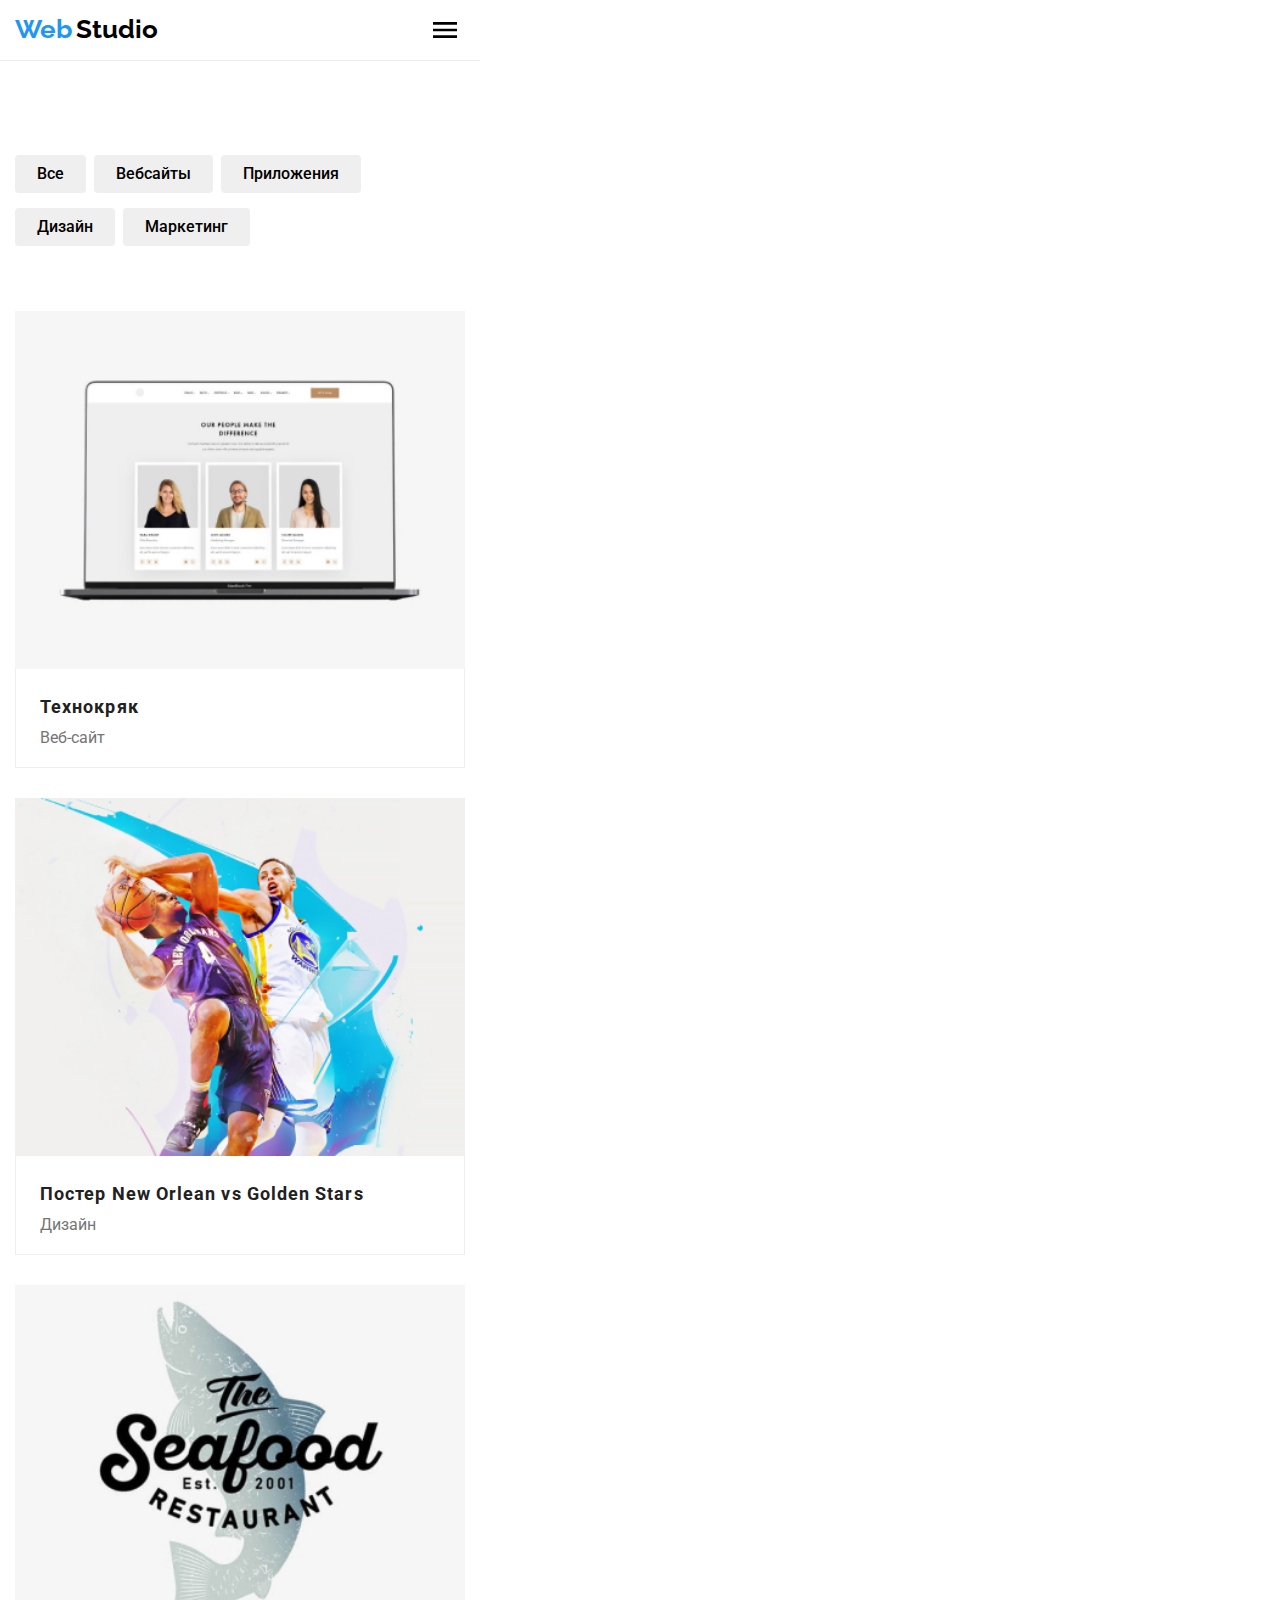
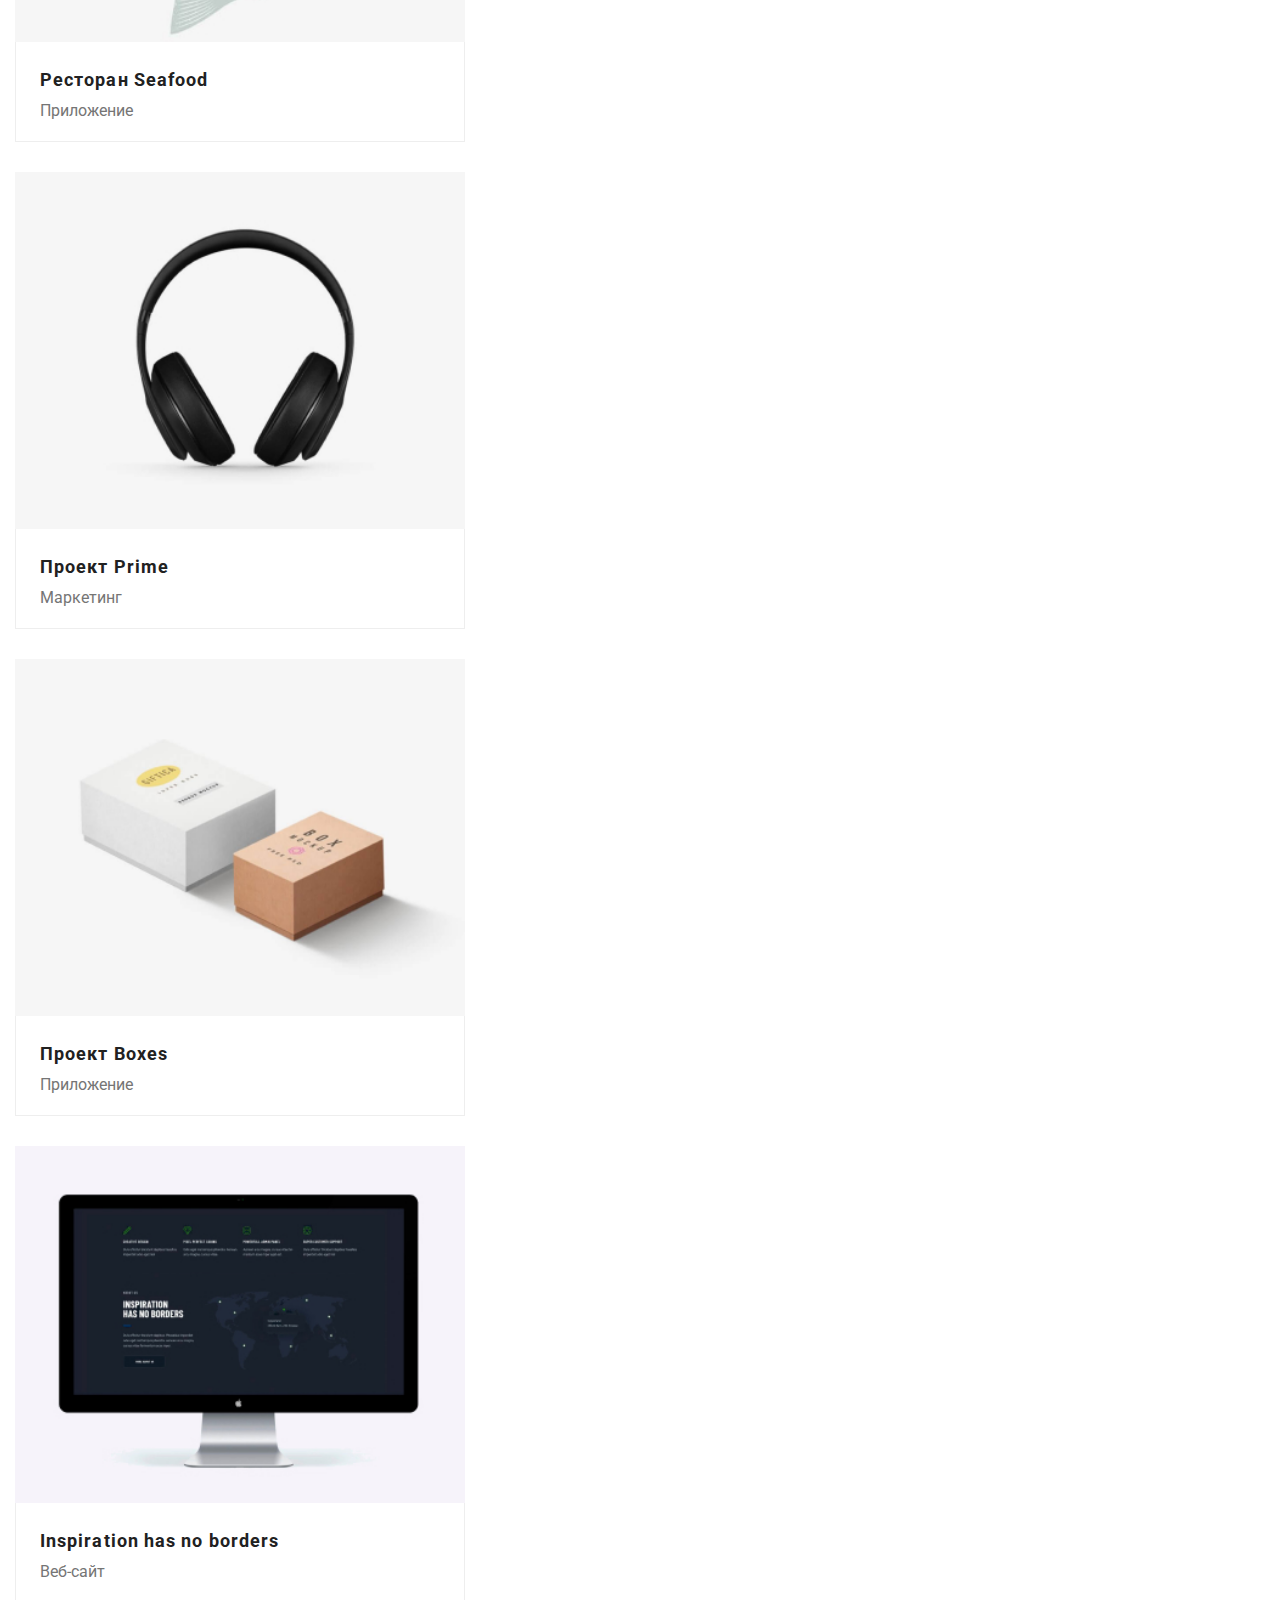
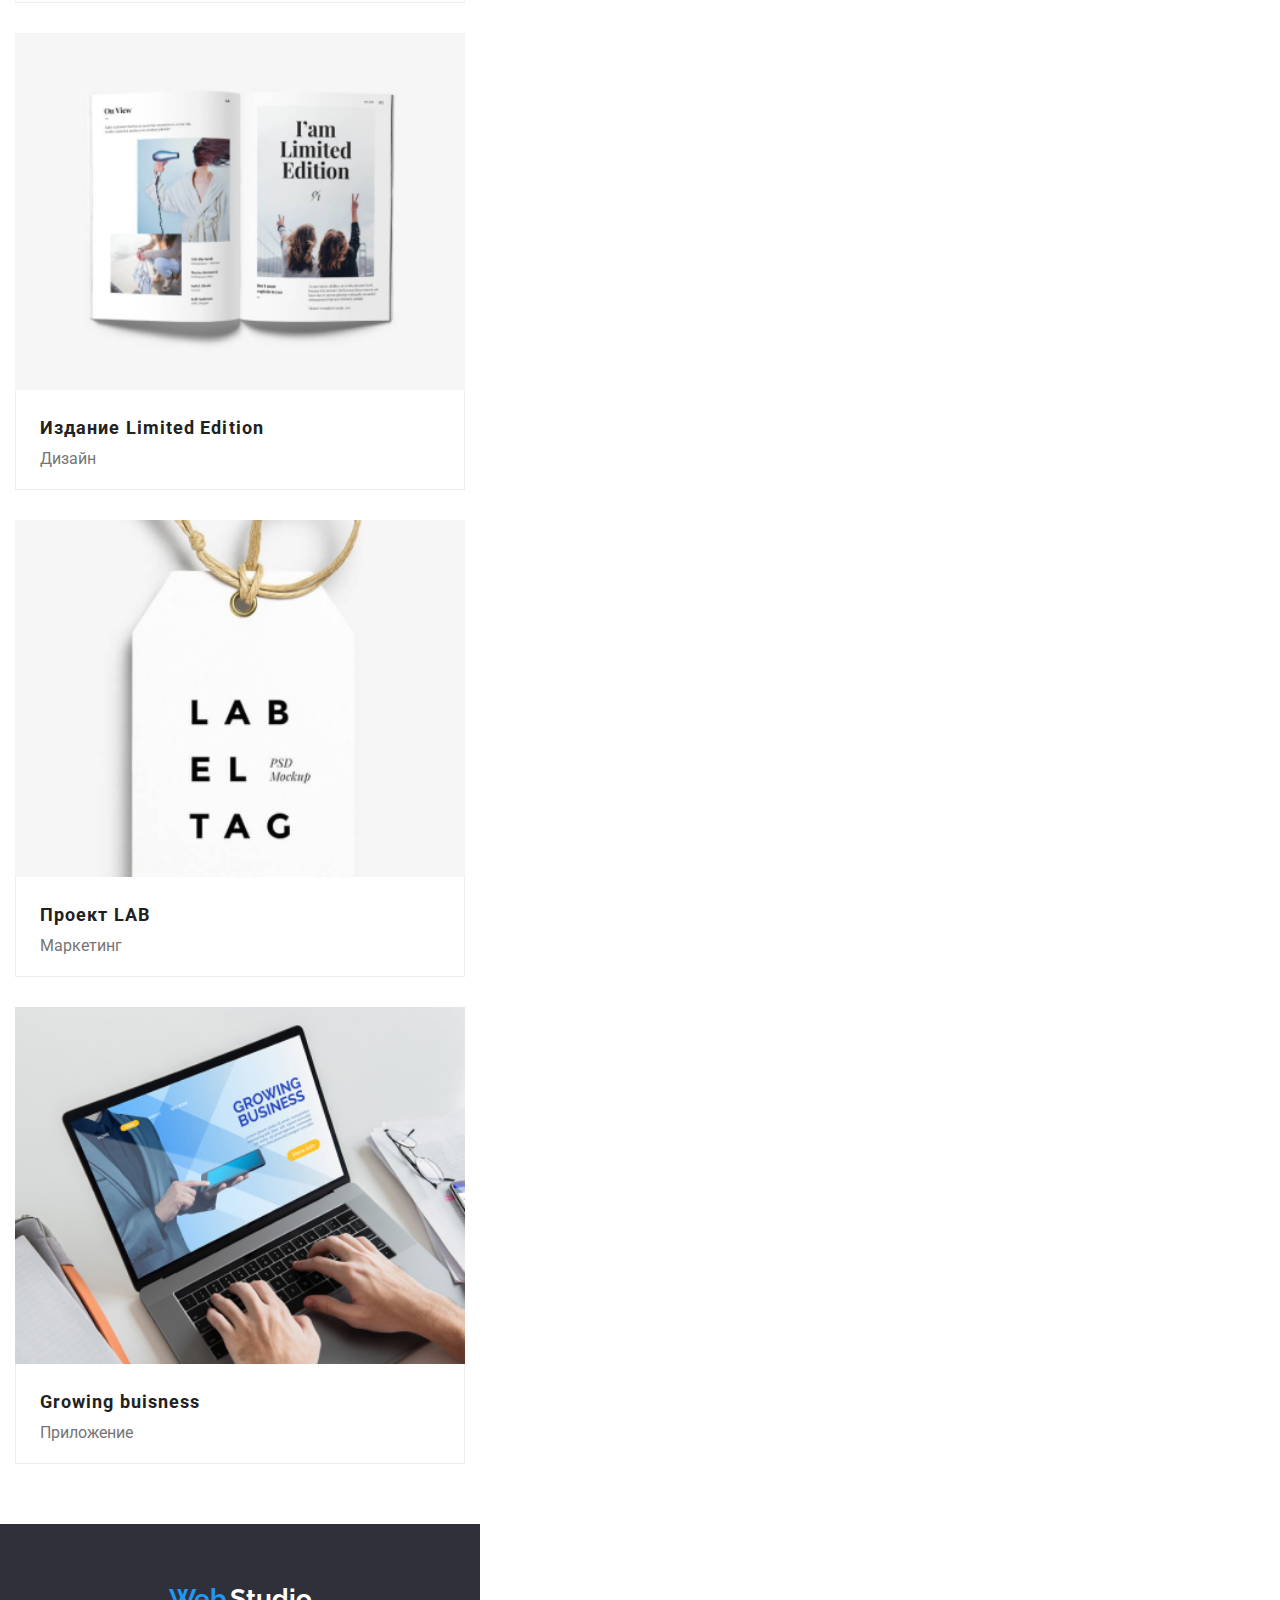
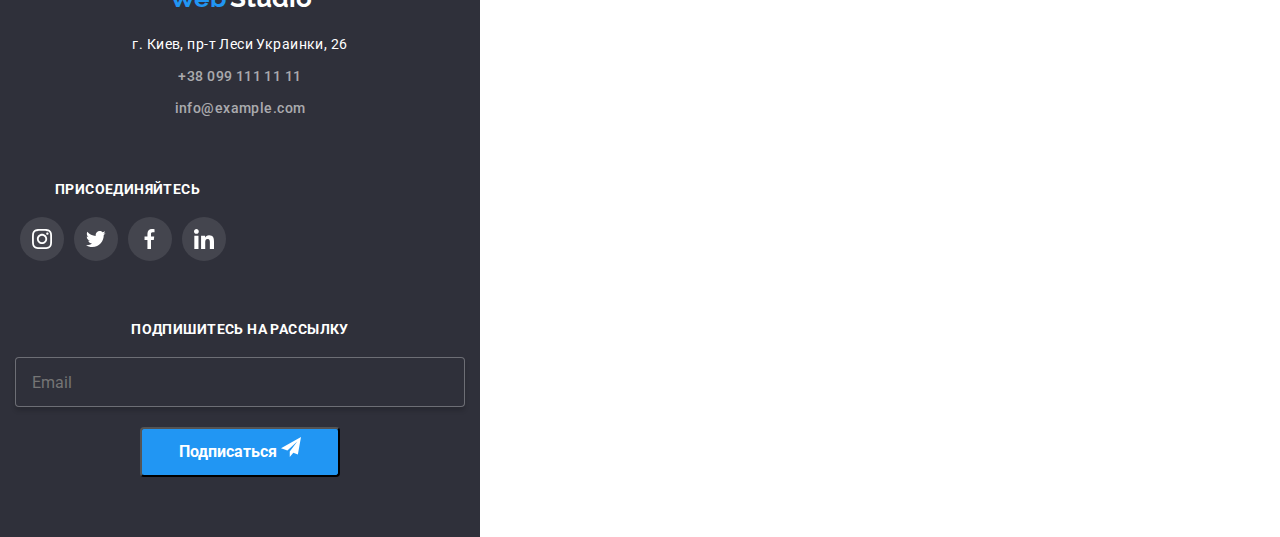
==== commit 9bea5348: "Update portfolio.html" ====
--- a/portfolio.html
+++ b/portfolio.html
@@ -33,8 +33,8 @@
       <div class="mobile-menu" id="mobile-menu" data-menu >
        <nav class="nav-tablet"> 
          <ul class="menu__list" >                                                               
-          <li class="menu__list-item"> <a href="" class="title-nav current" style="color: #2196F3 ;">Студия</a></li>
-          <li class="menu__list-item"> <a href="./portfolio.html" target="blank" class="title-nav">Портфолио</a></li>
+          <li class="menu__list-item"> <a href="" class="title-nav">Студия</a></li>
+          <li class="menu__list-item"> <a href="./portfolio.html" target="blank"  class="title-nav current" style="color: #2196F3 ;">Портфолио</a></li>
           <li class="menu__list-item"> <a href="" class="title-nav" >Контакты</a></li>
         </ul>  
         <ul class="nav-contacts__list">
@@ -245,18 +245,19 @@
    </main>
    <footer class="footer">
     <div class="container footer__parts">
+      <div class="footer-planshet">
       <div class="footer-contacts">
         <a href="/index.html" class="logotype__footer"> 
           <span class="logotype__web"> Web</span>
           <span class="logotype__studio-dark">Studio</span> 
         </a>
-      <address>
+      <address class="address-planshet">
         <span class="address"> г. Киев, пр-т Леси Украинки, 26 </span>
         <ul class="contacts">
           <li><a class="contacts__footer" href="tel:+380991111111">+38 099 111 11 11</a> </li> 
           <li><a class="contacts__footer" href="mailto:info@example.com">info@example.com </a> </li> 
         </ul>
-    </address>
+    </address class="address-planshet">
      </div>
      <div class="footer__socials">
        <span class="join-us">присоединяйтесь</span>
@@ -290,7 +291,8 @@
           </a>
         </li>
      </ul>
-  </div>
+     </div>
+    </div>
     <div class="footer__subscribe">
       <p class="subscribe">подпишитесь на рассылку</p>
       <div class="subscribe__block">
--- a/css/main.min.css
+++ b/css/main.min.css
@@ -1,2 +1,2 @@
-html{-webkit-box-sizing:border-box;box-sizing:border-box}*,*::before,*::after{-webkit-box-sizing:inherit;box-sizing:inherit}:root{--primery-text-color: #212121;--title-text-color: #212121;--accent-color: #2196F3}body{background-color:#FFFFFF;font-family:Roboto, sans-serif;margin:0px}a{text-decoration:none}li{list-style:none}img{display:block}.container{width:1200px;padding-right:15px;padding-left:15px;margin-right:auto;margin-left:auto}@media screen and (max-width: 480px), (min-width: 480px){.container{width:480px}}@media screen and (min-width: 768px) and (max-width: 1199px){.container{width:768px}}.header-bottomline{border-bottom:1px solid #ECECEC}@media screen and (max-width: 480px), (min-width: 480px){.logotype{margin:0px}}@media screen and (min-width: 768px) and (max-width: 1199px){.logotype{display:-webkit-box;display:-ms-flexbox;display:flex;margin-right:88px}}.logotype__web{font-family:Raleway;font-size:26px;font-weight:700;color:#2196F3}.logotype__studio{font-family:Raleway;font-size:26px;font-weight:700;color:black}.logotype__footer{display:block}@media screen and (max-width: 480px), (min-width: 480px){.logotype__footer{margin-top:60px;margin-bottom:20px;text-align:center}}.logotype__studio-dark{font-family:Raleway;font-size:26px;font-weight:700;color:#FFFFFF}.menu{display:-webkit-box;display:-ms-flexbox;display:flex;-webkit-box-align:center;-ms-flex-align:center;align-items:center}@media screen and (max-width: 480px), (min-width: 480px){.menu{position:relative;height:60px;-webkit-box-pack:justify;-ms-flex-pack:justify;justify-content:space-between}}@media screen and (min-width: 768px) and (max-width: 1199px){.menu{height:80px;margin:0px}}@media screen and (max-width: 480px), (min-width: 480px){.menu__list{margin:0px;padding:0px;margin-top:48px}.menu__list.menu__list-item:last-child{margin-right:0px}.menu__list li:not(:last-child){margin-right:50px}}@media screen and (max-width: 480px) and (min-width: 768px) and (max-width: 1199px), screen and (min-width: 480px) and (min-width: 768px) and (max-width: 1199px){.menu__list{display:-webkit-box;display:-ms-flexbox;display:flex;margin:0px;padding:0px}}@media screen and (max-width: 480px), (min-width: 480px){.current{position:relative;display:block;width:100%}}@media screen and (max-width: 480px) and (max-width: 480px), screen and (min-width: 480px) and (max-width: 480px), screen and (max-width: 480px) and (min-width: 480px), (min-width: 480px) and (min-width: 480px){.current{padding:0px}}@media screen and (max-width: 480px) and (min-width: 768px) and (max-width: 1199px), screen and (min-width: 480px) and (min-width: 768px) and (max-width: 1199px){.current{padding-top:32px;padding-bottom:32px}}@media screen and (max-width: 480px), (min-width: 480px){.current::after{display:block;position:absolute;content:"";left:0%;bottom:0%;width:100%;height:4px;border-radius:2px;background-color:var(--accent-color)}}@media screen and (max-width: 480px) and (max-width: 480px), screen and (min-width: 480px) and (max-width: 480px), screen and (max-width: 480px) and (min-width: 480px), (min-width: 480px) and (min-width: 480px){.current::after{display:none}}@media screen and (max-width: 480px) and (min-width: 768px) and (max-width: 1199px), screen and (min-width: 480px) and (min-width: 768px) and (max-width: 1199px){.current::after{display:block}}.nav-contacts__list{padding:0px;margin:0px;margin-left:auto}.nav-contacts__list.nav-contacts__item:not(:last-child){margin-right:50px}@media screen and (max-width: 480px), (min-width: 480px){.nav-contacts__list{display:block;margin-top:374px}}@media screen and (min-width: 768px) and (max-width: 1199px){.nav-contacts__list{padding:0px;margin:0px;margin-left:84px}}@media screen and (max-width: 480px), (min-width: 480px){.nav-contacts__item{position:relative;display:block;margin-left:40px}}@media screen and (min-width: 768px) and (max-width: 1199px){.nav-contacts__item{margin:0px;display:-webkit-box;display:-ms-flexbox;display:flex}}@media screen and (max-width: 480px), (min-width: 480px){.nav-phone{position:absolute;bottom:58px;font-size:36px;font-weight:500;color:#2196F3}}.nav-phone .phone-icon{display:none}@media screen and (min-width: 768px) and (max-width: 1199px){.nav-phone .phone-icon{display:block;margin:0px;margin-right:8px}}@media screen and (min-width: 768px) and (max-width: 1199px){.nav-phone{display:block;position:static;font-size:12px;color:#757575}}@media screen and (max-width: 480px), (min-width: 480px){.nav-mail{font-size:24px;color:#757575}}.nav-mail .email-icon{display:none}@media screen and (min-width: 768px) and (max-width: 1199px){.nav-mail .email-icon{display:block;margin:0px;margin-right:8px}}@media screen and (min-width: 768px) and (max-width: 1199px){.nav-mail{display:block;margin-bottom:10px;font-size:12px}}.title-nav{color:#2F303A;-webkit-transition-property:color;transition-property:color;-webkit-transition-duration:250ms;transition-duration:250ms;-webkit-transition-timing-function:cubic-bezier(0.4, 0, 0.2, 1);transition-timing-function:cubic-bezier(0.4, 0, 0.2, 1)}.title-nav:hover,.title-nav:focus{color:#2196F3;outline:none}@media screen and (min-width: 768px) and (max-width: 1199px){.title-nav{display:block;font-style:Roboto;font-weight:500;font-size:14px;font-weight:2%;padding-top:32px;padding-bottom:32px}}@media screen and (max-width: 480px), (min-width: 480px){.menu__list-item{margin-left:40px;padding:0px;font-size:40px;font-weight:500;letter-spacing:2%}}@media screen and (min-width: 768px) and (max-width: 1199px){.menu__list-item{margin:0px;font-size:14px;font-weight:500;letter-spacing:2%}}@media screen and (max-width: 480px), (min-width: 480px){.menu__list-item:not(:last-child){margin-bottom:32px}}@media screen and (max-width: 1199px) and (min-width: 768px){.menu__list-item:not(:last-child){margin:0px;margin-right:50px}}.mobile-button{display:-webkit-inline-box;display:-ms-inline-flexbox;display:inline-flex;padding:0px;margin:0px;border:0px;background-color:transparent}.mobile-button_open{width:24px;height:16px}.mobile-button_close{width:19px;height:19px}.mobile-button .mobile-button_close{display:none}.mobile-button.is-open .mobile-button_open{display:none}.mobile-button.is-open .mobile-button_close{display:block}.mobile-menu.is-open{display:block}.mobile-menu.is-open.mobile-button_close{display:block}@media screen and (max-width: 480px), (min-width: 480px){.mobile-menu{z-index:10;display:none;position:absolute;top:0%;left:0%;width:100%;height:796px;background-color:white}}@media screen and (min-width: 768px) and (max-width: 1199px){.mobile-menu{display:block;z-index:1;width:100%;height:80px;background-color:transparent;position:static}}@media screen and (min-width: 768px) and (max-width: 1199px){.mobile-button{display:none}}@media screen and (max-width: 480px), (min-width: 480px){.mobile-menu-socials__list{display:-webkit-box;display:-ms-flexbox;display:flex;margin-top:64px;margin-bottom:0px}}@media screen and (min-width: 768px) and (max-width: 1199px){.mobile-menu-socials__list{display:none}}@media screen and (max-width: 480px), (min-width: 480px){.mobile-menu-socials__item:not(:last-child){padding-right:10px;border-right:Solid 1px rgba(33,33,33,0.2)}}@media screen and (max-width: 480px), (min-width: 480px){.mobile-menu-socials__item:not(:first-child){padding-left:10px}}@media screen and (max-width: 480px), (min-width: 480px){.mobile-menu-socials__link{display:inline-block;font-family:Roboto;font-size:18px;color:#2196F3;line-height:2%}}@media screen and (min-width: 768px) and (max-width: 1199px){.mobile-menu-socials__link{display:none}}@media screen and (min-width: 768px) and (max-width: 1199px){.nav-tablet{display:-webkit-box;display:-ms-flexbox;display:flex;-webkit-box-align:center;-ms-flex-align:center;align-items:center}}.contacts{margin:0px;padding:0px}@media screen and (max-width: 480px), (min-width: 480px){.contacts{text-align:center}}.contacts__header{display:-webkit-box;display:-ms-flexbox;display:flex;color:#757575;-webkit-transition-property:color;transition-property:color;-webkit-transition-duration:250ms;transition-duration:250ms;-webkit-transition-timing-function:cubic-bezier(0.4, 0, 0.2, 1);transition-timing-function:cubic-bezier(0.4, 0, 0.2, 1)}.contacts__header:hover,.contacts__header:focus{color:var(--accent-color);outline:none}.contacts__footer{font-weight:500;font-size:14px;font-style:normal;line-height:1.7;letter-spacing:0.03em;color:rgba(255,255,255,0.6);-webkit-transition-property:color;transition-property:color;-webkit-transition-duration:250ms;transition-duration:250ms;-webkit-transition-timing-function:cubic-bezier(0.4, 0, 0.2, 1);transition-timing-function:cubic-bezier(0.4, 0, 0.2, 1)}.contacts__footer:hover .contacts__footer:focus{color:var(--accent-color);outline:none}@media screen and (max-width: 480px), (min-width: 480px){.contacts__footer{text-align:center}}.contacts li:not(:last-child){margin-bottom:9px}@media screen and (max-width: 480px), (min-width: 480px){.contacts li:not(:last-child){margin-bottom:8px}}.contact-item:hover{color:var(--accent-color);outline:none}.contact-item:focus{color:var(--accent-color);outline:none}.email-icon{margin-right:10px;fill:currentColor;width:16px;height:12px}.phone-icon{margin-right:10px;margin-left:10px;fill:currentColor;width:10px;height:16px}.main-container{text-align:center;background-image:-webkit-gradient(linear, left top, right top, from(rgba(47,48,58,0.4)), to(rgba(47,48,58,0.4))),url(../images/heroes.jpg);background-image:linear-gradient(to right, rgba(47,48,58,0.4), rgba(47,48,58,0.4)),url(../images/heroes.jpg);background-repeat:no-repeat;background-position:center;background-size:cover}@media screen and (max-width: 480px), (min-width: 480px){.main-container{height:400px;padding-top:118px;width:480px}}@media screen and (min-width: 768px) and (max-width: 1199px){.main-container{width:auto}}.main-title{margin-top:0px;margin-bottom:30px;color:white}@media screen and (max-width: 480px), (min-width: 480px){.main-title{font-size:26px;line-height:42px}}.main-button{padding:8px 30px 8px 30px;font-family:Roboto;background-color:#2196F3;font-size:16px;font-weight:700;color:white;letter-spacing:0.06em;line-height:30px;border-radius:4px}@media screen and (max-width: 480px), (min-width: 480px){.submenu__button:nth-last-child(-n+3){margin-bottom:15px}}@media screen and (max-width: 480px), (min-width: 480px){.advantage{margin-top:30px;margin-bottom:30px;padding-left:0px;padding-right:0px}}@media screen and (min-width: 768px) and (max-width: 1199px){.advantage{margin-top:60px;margin-bottom:60px;height:auto}}.advantage__title{font-size:14px;font-weight:700;color:#212121;letter-spacing:0.03em}@media screen and (max-width: 480px), (min-width: 480px){.advantage__title{text-align:center;margin-top:30px;margin-bottom:10px}}.advantage__list{margin:0px;padding:0px;display:-webkit-box;display:-ms-flexbox;display:flex;-ms-flex-wrap:wrap;flex-wrap:wrap;list-style:none}@media screen and (max-width: 480px), (min-width: 480px){.advantage__list{display:block}}@media screen and (min-width: 768px) and (max-width: 1199px){.advantage__list{display:-webkit-box;display:-ms-flexbox;display:flex;-ms-flex-wrap:wrap;flex-wrap:wrap}}@media screen and (max-width: 480px), (min-width: 480px){.advantage__list-item{width:100%}}@media screen and (min-width: 768px) and (max-width: 1199px){.advantage__list-item{width:calc((100% - 4*15px)/2);margin:15px}}.advantage__list-item::before{display:block;content:"";height:120px;width:270px;border-radius:4px;background-position:center;background-repeat:no-repeat;background-color:#F5F4FA}@media screen and (max-width: 480px), (min-width: 480px){.advantage__list-item::before{width:100%;margin-right:15px}}.advantage__fill{font-family:Roboto;font-size:14px;font-weight:400;letter-spacing:0.03em;line-height:24px}@media screen and (max-width: 480px), (min-width: 480px){.advantage__fill{color:#757575;margin-bottom:30px}}.advantage__list-item:nth-child(1)::before{background-image:url(../images/antenna.png)}.advantage__list-item:nth-child(2)::before{background-image:url(../images/clock.png)}.advantage__list-item:nth-child(3)::before{background-image:url(../images/diagramma.png)}.advantage__list-item:nth-child(4)::before{background-image:url(../images/astronaut1.png)}.works{padding-bottom:94px}@media screen and (max-width: 480px), (min-width: 480px){.works{display:none}}.works__type{position:absolute;font-family:Roboto;font-size:14px;font-style:normal;font-weight:700;line-height:16px;color:#FFFFFF;letter-spacing:0.03em;bottom:27px}.works__list{display:-webkit-box;display:-ms-flexbox;display:flex;margin:0px;padding:0px}@media screen and (max-width: 480px), (min-width: 480px){.works__list{display:none}}.works__list-text{text-transform:uppercase}.works__list-item{position:relative;display:-webkit-box;display:-ms-flexbox;display:flex;-webkit-box-pack:center;-ms-flex-pack:center;justify-content:center;-webkit-box-align:center;-ms-flex-align:center;align-items:center}.works__list-item::before{content:"";position:absolute;bottom:0px;width:100%;height:70px;background-color:rgba(47,48,58,0.8)}.works__list-item:not(:last-child){margin-right:30px}.title__two{margin:0px;margin-bottom:50px;font-size:36px;font-weight:700;color:black;font-family:Roboto;line-height:1.16;text-align:center;letter-spacing:0.03em}@media screen and (max-width: 480px), (min-width: 480px){.title__two{display:none}}.team{background-color:#F5F4FA}@media screen and (max-width: 480px), (min-width: 480px){.team{background-size:cover;padding-bottom:60px}}.team__title{font-size:36px;font-weight:700;color:black;font-family:Roboto;line-height:1.16;text-align:center;letter-spacing:0.03em}@media screen and (max-width: 480px), (min-width: 480px){.team__title{font-size:28px;line-height:33px;margin:0px;padding-top:60px;padding-bottom:30px}}@media screen and (max-width: 480px), (min-width: 480px){.team__list{display:block;margin:0px;padding:0px}}.team__person-card{background-color:#FFFFFF}.team__member{text-align:center;font-size:16px;font-weight:500;color:#212121}@media screen and (max-width: 480px), (min-width: 480px){.team__member{display:block;margin:0px;padding-top:30px;padding-bottom:10px}}.team__role{text-align:center;font-size:16px;font-weight:400;color:#757575}@media screen and (max-width: 480px), (min-width: 480px){.team__role{margin:0px;padding-bottom:16px}}.team__person{-webkit-transition-property:-webkit-box-shadow;transition-property:-webkit-box-shadow;transition-property:box-shadow;transition-property:box-shadow, -webkit-box-shadow;-webkit-box-shadow:0px 2px 1px 0px #00000033;box-shadow:0px 2px 1px 0px #00000033;-webkit-box-shadow:0px 1px 1px 0px #00000024;box-shadow:0px 1px 1px 0px #00000024;-webkit-box-shadow:0px 1px 3px 0px #0000001F;box-shadow:0px 1px 3px 0px #0000001F}@media screen and (max-width: 480px), (min-width: 480px){.team__person{margin-bottom:30px}}@media screen and (max-width: 480px), (min-width: 480px){.clients{margin-bottom:60px}}.clients__title{font-size:36px;font-weight:700;color:black;font-family:Roboto;line-height:1.16;text-align:center;letter-spacing:0.03em}@media screen and (max-width: 480px), (min-width: 480px){.clients__title{margin-top:60px;margin-bottom:30px;font-size:28px;line-height:33px}}.clients__list{display:-webkit-box;display:-ms-flexbox;display:flex;-ms-flex-wrap:wrap;flex-wrap:wrap;margin:0px;padding:0px}.clients__list-link{display:-webkit-box;display:-ms-flexbox;display:flex;-webkit-box-align:center;-ms-flex-align:center;align-items:center;-webkit-box-pack:center;-ms-flex-pack:center;justify-content:center;border:1px solid;color:#AFB1B8;border-radius:4px;background-repeat:no-repeat;background-position:center;-webkit-transition-property:color;transition-property:color;-webkit-transition-duration:250ms;transition-duration:250ms;-webkit-transition-timing-function:cubic-bezier(0.4, 0, 0.2, 1);transition-timing-function:cubic-bezier(0.4, 0, 0.2, 1)}.clients__list-link:hover,.clients__list-link:focus{color:var(--accent-color);cursor:pointer;outline:none}.clients__list-link:hover .company-icons,.clients__list-link:focus .company-icons{fill:currentColor;outline:none}@media screen and (max-width: 480px), (min-width: 480px){.clients__list-link{height:92px;width:210px}}@media screen and (max-width: 480px), (min-width: 480px){.clients__list-item:nth-child(2n+1){margin-right:30px}}@media screen and (max-width: 480px), (min-width: 480px){.clients__list-item:nth-child(-n+4){margin-bottom:30px}}.company1-icon{height:41px;width:47px;fill:currentColor}.company2-icon{height:52px;width:40px;fill:currentColor}.company3-icon{height:41px;width:43px;fill:currentColor}.company4-icon{height:40px;width:84px;fill:currentColor}.company5-icon{height:45px;width:63px;fill:currentColor}.company6-icon{height:44px;width:94px;fill:currentColor}.social__container{display:-webkit-box;display:-ms-flexbox;display:flex;-webkit-box-align:center;-ms-flex-align:center;align-items:center;-webkit-box-pack:center;-ms-flex-pack:center;justify-content:center;margin:0px;padding:0px;margin-left:auto;margin-right:auto;width:44px;height:44px;background-color:rgba(255,255,255,0.1);border-radius:50%;-webkit-transition-property:background-color;transition-property:background-color;-webkit-transition-duration:250ms;transition-duration:250ms;-webkit-transition-timing-function:cubic-bezier(0.4, 0, 0.2, 1);transition-timing-function:cubic-bezier(0.4, 0, 0.2, 1)}.social__container:hover,.social__container:focus{background-color:var(--accent-color);border-radius:50%;outline:none}.social__container:hover .social-instagram,.social__container:focus .social-instagram{fill:#FFFFFF;outline:none}.social__container:hover .social-twitter,.social__container:focus .social-twitter{fill:#FFFFFF;outline:none}.social__container:hover .social-facebook,.social__container:focus .social-facebook{fill:#FFFFFF;outline:none}.social__container:hover .social-linkedin,.social__container:focus .social-linkedin{fill:#FFFFFF;outline:none}.social__list{display:-webkit-box;display:-ms-flexbox;display:flex;margin:0px;padding:0px;margin-left:auto;margin-right:auto;-webkit-box-align:center;-ms-flex-align:center;align-items:center}@media screen and (max-width: 480px), (min-width: 480px){.social__list{-webkit-box-pack:center;-ms-flex-pack:center;justify-content:center;margin-bottom:60px}}.social__list-item:not(:last-child){margin-right:10px}.social-instagram{fill:#AFB1B8;width:20px;height:20px;-webkit-transition-property:fill;transition-property:fill;-webkit-transition-duration:250ms;transition-duration:250ms;-webkit-transition-timing-function:cubic-bezier(0.4, 0, 0.2, 1);transition-timing-function:cubic-bezier(0.4, 0, 0.2, 1)}.social-twitter{fill:#AFB1B8;width:20px;height:20px;-webkit-transition-property:fill;transition-property:fill;-webkit-transition-duration:250ms;transition-duration:250ms;-webkit-transition-timing-function:cubic-bezier(0.4, 0, 0.2, 1);transition-timing-function:cubic-bezier(0.4, 0, 0.2, 1)}.social-facebook{fill:#AFB1B8;width:20px;height:20px;-webkit-transition-property:fill;transition-property:fill;-webkit-transition-duration:250ms;transition-duration:250ms;-webkit-transition-timing-function:cubic-bezier(0.4, 0, 0.2, 1);transition-timing-function:cubic-bezier(0.4, 0, 0.2, 1)}.social-linkedin{fill:#AFB1B8;width:20px;height:20px;-webkit-transition-property:fill;transition-property:fill;-webkit-transition-duration:250ms;transition-duration:250ms;-webkit-transition-timing-function:cubic-bezier(0.4, 0, 0.2, 1);transition-timing-function:cubic-bezier(0.4, 0, 0.2, 1)}.footer{display:-webkit-box;display:-ms-flexbox;display:flex;-webkit-box-align:baseline;-ms-flex-align:baseline;align-items:baseline;background-color:#2f303a}@media screen and (max-width: 480px), (min-width: 480px){.footer{display:block}}@media screen and (max-width: 480px), (min-width: 480px){.footer-contacts{display:block;-webkit-box-align:baseline;-ms-flex-align:baseline;align-items:baseline;margin-left:auto;margin-right:auto;margin-bottom:60px}}.footer__parts{display:-webkit-box;display:-ms-flexbox;display:flex;-webkit-box-orient:vertical;-webkit-box-direction:normal;-ms-flex-direction:column;flex-direction:column;-webkit-box-align:baseline;-ms-flex-align:baseline;align-items:baseline}.footer__socials{display:-webkit-box;display:-ms-flexbox;display:flex;-webkit-box-orient:vertical;-webkit-box-direction:normal;-ms-flex-direction:column;flex-direction:column}@media screen and (max-width: 480px), (min-width: 480px){.footer__socials{width:100%;text-align:center;-webkit-box-align:baseline;-ms-flex-align:baseline;align-items:baseline}}.join-us{text-transform:uppercase;font-weight:700;font-size:14px;color:#FFFFFF;font-family:Roboto;line-height:1.16;letter-spacing:0.03em}@media screen and (max-width: 480px), (min-width: 480px){.join-us{display:block;margin-right:auto;margin-left:auto;margin-bottom:20px;text-align:center}}.social__list-link{display:-webkit-box;display:-ms-flexbox;display:flex;margin-right:10px}.social__list-link .social-instagram{fill:#FFFFFF}.social__list-link .social-twitter{fill:#FFFFFF}.social__list-link .social-facebook{fill:#FFFFFF}.social__list-link .social-linkedin{fill:#FFFFFF}.address{display:block;font-style:normal;font-size:14px;font-weight:400;line-height:1.7;letter-spacing:0.03em;color:#FFFFFF}@media screen and (max-width: 480px), (min-width: 480px){.address{margin-bottom:8px}}.subscribe{display:-webkit-box;display:-ms-flexbox;display:flex;text-transform:uppercase;font-weight:700;font-size:14px;color:#FFFFFF;font-family:Roboto;line-height:1.16;letter-spacing:0.03em}@media screen and (max-width: 480px), (min-width: 480px){.subscribe{-webkit-box-orient:vertical;-webkit-box-direction:normal;-ms-flex-direction:column;flex-direction:column;margin:0px;margin-bottom:20px}}.subscribe__button{width:200px;height:50px;text-align:center;font-weight:700;font-size:16px;color:#FFFFFF;font-family:Roboto;line-height:30px;letter-spacing:6%;background-color:#2196F3;border-radius:4px}@media screen and (max-width: 480px), (min-width: 480px){.subscribe__button{text-align:center;margin-top:20px;margin-bottom:60px}}.subscribe__block{display:-webkit-box;display:-ms-flexbox;display:flex;-webkit-box-orient:vertical;-webkit-box-direction:normal;-ms-flex-direction:column;flex-direction:column;-webkit-box-align:center;-ms-flex-align:center;align-items:center}.footer__subscribe input[type="email"]{width:358px;height:50px;padding-left:16px;background-color:#2F303A;border:1px solid #FFFFFF4D;border-radius:4px;-webkit-box-shadow:0px 4px 4px 0px #00000026;box-shadow:0px 4px 4px 0px #00000026;font-family:Roboto;font-size:16px;font-style:normal;font-weight:400;line-height:20px;letter-spacing:3%;color:rgba(255,255,255,0.6)}@media screen and (max-width: 480px), (min-width: 480px){.footer__subscribe{width:100%;text-align:center}}.backdrop{position:fixed;top:0px;right:0px;width:100%;height:100%;background-color:rgba(0,0,0,0.2);opacity:1;-webkit-transition:opacity 600ms cubic-bezier(0.4, 0, 0.2, 1);transition:opacity 600ms cubic-bezier(0.4, 0, 0.2, 1)}.backdrop.is-hidden{opacity:0;pointer-events:none;visibility:hidden}.backdrop.is-hidden.modal{-webkit-transform:translate(-50%, -50%) scale(1.1);transform:translate(-50%, -50%) scale(1.1)}.modal{position:absolute;top:50%;left:50%;-webkit-transform:translate(-50%, -50%) scale(0.9);transform:translate(-50%, -50%) scale(0.9);width:528px;background-color:#FFFFFF;-webkit-transition:visibility 250ms cubic-bezier(0.4, 0, 0.2, 1),-webkit-transform 250ms cubic-bezier(0.4, 0, 0.2, 1);transition:visibility 250ms cubic-bezier(0.4, 0, 0.2, 1),-webkit-transform 250ms cubic-bezier(0.4, 0, 0.2, 1);transition:transform 250ms cubic-bezier(0.4, 0, 0.2, 1),visibility 250ms cubic-bezier(0.4, 0, 0.2, 1);transition:transform 250ms cubic-bezier(0.4, 0, 0.2, 1),visibility 250ms cubic-bezier(0.4, 0, 0.2, 1),-webkit-transform 250ms cubic-bezier(0.4, 0, 0.2, 1)}.button-close{position:absolute;top:0;right:0;margin-top:8px;margin-right:8px;width:30px;height:30px;background-color:#FFFFFF;border-radius:50%;border-color:rgba(0,0,0,0.1)}.close{fill:black;width:11px;height:11px;-webkit-transition-property:color;transition-property:color;-webkit-transition-duration:250ms;transition-duration:250ms;-webkit-transition-timing-function:cubic-bezier(0.4, 0, 0.2, 1);transition-timing-function:cubic-bezier(0.4, 0, 0.2, 1)}.close:focus,.close:hover{fill:#2196F3}.button-close:focus .close,.button-close:hover .close{fill:#2196F3}textarea{margin-bottom:20px;padding-left:16px;padding-top:12px;height:120px;resize:none;border-color:rgba(33,33,33,0.2);border-radius:4px;font-style:roboto;font-weight:normal;font-size:12px;line-height:14px;letter-spacing:1%;color:rgba(117,117,117,0.5);-webkit-transition-property:outline-color;transition-property:outline-color;-webkit-transition-duration:250ms;transition-duration:250ms;-webkit-transition-timing-function:cubic-bezier(0.4, 0, 0.2, 1);transition-timing-function:cubic-bezier(0.4, 0, 0.2, 1)}textarea:focus{outline-color:#2196F3}.form{margin-left:40px;margin-right:40px}@media screen and (max-width: 480px), (min-width: 480px){.form{width:450px;height:609px}}.form-field input{padding:0px;padding-left:42px;height:40px;border-color:#21212133;border-radius:4px}.form-comment{margin-top:40px;margin-bottom:12px;font-style:roboto;font-weight:700;font-size:20px;line-height:23px;letter-spacing:3%;text-align:center}.icon-human{position:absolute;top:50%;left:15px;width:12px;height:12px;-webkit-transition-property:fill;transition-property:fill;-webkit-transition-duration:250ms;transition-duration:250ms;-webkit-transition-timing-function:cubic-bezier(0.4, 0, 0.2, 1);transition-timing-function:cubic-bezier(0.4, 0, 0.2, 1)}.icon-email2{position:absolute;top:50%;left:15px;width:15px;height:12px;fill:currentColor;-webkit-transition-property:fill;transition-property:fill;-webkit-transition-duration:250ms;transition-duration:250ms;-webkit-transition-timing-function:cubic-bezier(0.4, 0, 0.2, 1);transition-timing-function:cubic-bezier(0.4, 0, 0.2, 1)}.icon-phone-call{position:absolute;top:50%;left:15px;width:13px;height:13px;fill:currentColor;-webkit-transition-property:fill;transition-property:fill;-webkit-transition-duration:250ms;transition-duration:250ms;-webkit-transition-timing-function:cubic-bezier(0.4, 0, 0.2, 1);transition-timing-function:cubic-bezier(0.4, 0, 0.2, 1)}.label-name{padding-bottom:4px;font-style:roboto;font-weight:normal;font-size:12px;line-height:14px;letter-spacing:1%;color:#757575}.form-input{-webkit-transition-property:outline-color;transition-property:outline-color;-webkit-transition-duration:250ms;transition-duration:250ms;-webkit-transition-timing-function:cubic-bezier(0.4, 0, 0.2, 1);transition-timing-function:cubic-bezier(0.4, 0, 0.2, 1)}.form-field{position:relative;display:-webkit-box;display:-ms-flexbox;display:flex;-webkit-box-orient:vertical;-webkit-box-direction:normal;-ms-flex-direction:column;flex-direction:column;margin-bottom:10px}.form-field:hover .form-input,.form-field:focus .form-input{outline-color:#2196F3}.form-field:hover .icon-human,.form-field:focus .icon-human{fill:#2196F3}.form-field:hover .icon-email2,.form-field:focus .icon-email2{fill:#2196F3}.form-field:hover .icon-phone-call,.form-field:focus .icon-phone-call{fill:#2196F3}.contract-terms{text-decoration:underline;color:#2196F3}.button-submit{margin-bottom:40px;margin-left:124px;height:50px;width:200px;background-color:#2196F3;border-radius:4px;border-color:transparent;color:#EEEEEE;-webkit-box-shadow:0px 4px 4px 0px #00000026;box-shadow:0px 4px 4px 0px #00000026}.checkbox-label-name{display:inline-block;margin-bottom:30px;font-style:roboto;font-weight:400;font-size:14px;line-height:24px;letter-spacing:3%;color:#757575}.checkbox{-webkit-appearance:none;-moz-appearance:none;appearance:none}.icon-checkbox{display:inline-block;width:15px;height:15px;border:2px solid #212121;border-radius:4px;-webkit-transition-property:background-color, color, border-color;transition-property:background-color, color, border-color;-webkit-transition-duration:250ms;transition-duration:250ms;-webkit-transition-timing-function:cubic-bezier(0.4, 0, 0.2, 1);transition-timing-function:cubic-bezier(0.4, 0, 0.2, 1)}.checkbox:checked+.icon-checkbox{border-color:#2196F3;background-color:#2196F3;background-image:url(../images/icon-check.svg);background-size:contain;background-origin:border-box}@media screen and (max-width: 480px), (min-width: 480px){.header-mobile{position:relative;width:480px}}@media screen and (min-width: 768px) and (max-width: 1199px){.header-mobile{width:768px}}@media screen and (max-width: 480px), (min-width: 480px){.header-mobile{width:480px}}@media screen and (min-width: 768px) and (max-width: 1199px){.header-mobile{width:768px}}@media screen and (max-width: 480px), (min-width: 480px){.main{width:480px}}@media screen and (min-width: 768px) and (max-width: 1199px){.main{width:768px}}@media screen and (max-width: 480px), (min-width: 480px){.footer{width:480px}}@media screen and (min-width: 768px) and (max-width: 1199px){.footer{width:768px}}.submenu__button{padding-left:22px;padding-top:6px;padding-right:22px;padding-bottom:6px;font-size:16px;font-weight:500;line-height:26px;border:transparent;border-radius:4px;text-align:center;-webkit-transition-property:background-color, color, -webkit-box-shadow;transition-property:background-color, color, -webkit-box-shadow;transition-property:box-shadow, background-color, color;transition-property:box-shadow, background-color, color, -webkit-box-shadow;-webkit-transition-duration:250ms;transition-duration:250ms;-webkit-transition-timing-function:cubic-bezier(0.4, 0, 0.2, 1);transition-timing-function:cubic-bezier(0.4, 0, 0.2, 1)}.submenu__button:hover,.submenu__button:focus{color:white;background-color:#2196F3;-webkit-box-shadow:0px 2px 2px 0px #0000001F, 0px 1px 2px 0px #00000014, 0px 3px 1px 0px #0000001A;box-shadow:0px 2px 2px 0px #0000001F, 0px 1px 2px 0px #00000014, 0px 3px 1px 0px #0000001A;outline:none}.project__title{margin:0px;padding:0px;margin-bottom:4px;font-size:18px;font-weight:700;color:#212121;font-family:Roboto;line-height:2;letter-spacing:0.06em}.project__type{margin:0px;padding:0px;font-size:16px;font-weight:400;color:#757575}.project__card{position:relative;overflow:hidden}.portfolio{padding-top:94px;padding-bottom:94px}@media screen and (max-width: 480px), (min-width: 480px){.portfolio{padding:0px;margin-top:94px}}.portfolio__menu{margin-bottom:50px}.portfolio__menu li:not(:last-child){margin-right:8px}.portfolio__submenu{display:-webkit-box;display:-ms-flexbox;display:flex;margin:0px;padding:0px;list-style:none}@media screen and (max-width: 480px), (min-width: 480px){.portfolio__submenu{display:-webkit-box;display:-ms-flexbox;display:flex;-ms-flex-wrap:wrap;flex-wrap:wrap;-ms-flex-line-pack:start;align-content:flex-start}}.portfolio__section{padding-bottom:94px}.portfolio__list{display:-webkit-box;display:-ms-flexbox;display:flex;-ms-flex-wrap:wrap;flex-wrap:wrap;margin:0px;margin-left:-30px;margin-top:-30px;padding:0px}@media screen and (max-width: 480px), (min-width: 480px){.portfolio__list{display:block;padding:0px;margin:0px;margin-bottom:60px}}.portfolio__item{margin-left:30px;margin-top:30px;-ms-flex-preferred-size:calc(100%/3 - 30px);flex-basis:calc(100%/3 - 30px)}@media screen and (max-width: 480px), (min-width: 480px){.portfolio__item{display:block;padding:0px;margin:0px}}.portfolio__card{padding-top:20px;padding-bottom:20px;padding-left:24px;padding-right:24px;border-left:1px solid #EEEEEE;border-right:1px solid #EEEEEE;border-bottom:1px solid #EEEEEE}.portfolio__card-text{display:inline-block;position:absolute;padding:63px 24px 63px 24px;margin:0px;top:0;left:0;width:100%;height:100%;font-family:Roboto;font-size:18px;font-weight:400;line-height:28px;letter-spacing:35;opacity:0;color:#FFFFFF;background-color:var(--accent-color);-webkit-transform:translateY(100%);transform:translateY(100%);-webkit-transition:opacity 500ms cubic-bezier(0.4, 0, 0.2, 1),-webkit-transform 250ms cubic-bezier(0.4, 0, 0.2, 1);transition:opacity 500ms cubic-bezier(0.4, 0, 0.2, 1),-webkit-transform 250ms cubic-bezier(0.4, 0, 0.2, 1);transition:transform 250ms cubic-bezier(0.4, 0, 0.2, 1),opacity 500ms cubic-bezier(0.4, 0, 0.2, 1);transition:transform 250ms cubic-bezier(0.4, 0, 0.2, 1),opacity 500ms cubic-bezier(0.4, 0, 0.2, 1),-webkit-transform 250ms cubic-bezier(0.4, 0, 0.2, 1)}.portfolio__card-text:hover,.portfolio__card-text:focus{opacity:0.9;-webkit-transform:translateY(0%);transform:translateY(0%)}.portfolio__item-link{display:inline-block;-webkit-transition-property:-webkit-box-shadow 250ms cubic-bezier(0.4, 0, 0.2, 1);transition-property:-webkit-box-shadow 250ms cubic-bezier(0.4, 0, 0.2, 1);transition-property:box-shadow 250ms cubic-bezier(0.4, 0, 0.2, 1);transition-property:box-shadow 250ms cubic-bezier(0.4, 0, 0.2, 1), -webkit-box-shadow 250ms cubic-bezier(0.4, 0, 0.2, 1)}.portfolio__item-link:hover .portfolio__card-text,.portfolio__item-link:focus .portfolio__card-text{opacity:0.9;-webkit-transform:translateY(0%);transform:translateY(0%)}.portfolio__item-link:hover,.portfolio__item-link:focus{-webkit-box-shadow:1px 4px 6px 0px #00000029, 0px 4px 4px 0px #462c2c0f, 0px 1px 1px 0px #0000001F;box-shadow:1px 4px 6px 0px #00000029, 0px 4px 4px 0px #462c2c0f, 0px 1px 1px 0px #0000001F;outline:none}@media screen and (max-width: 480px), (min-width: 480px){.portfolio__item-link{display:-webkit-box;display:-ms-flexbox;display:flex;height:100%;-webkit-box-orient:vertical;-webkit-box-direction:normal;-ms-flex-direction:column;flex-direction:column;-webkit-box-flex:1;-ms-flex-positive:1;flex-grow:1}}@media screen and (max-width: 480px), (min-width: 480px){.portfolio__item:not(:last-child){margin-bottom:30px}}
+html{-webkit-box-sizing:border-box;box-sizing:border-box}*,*::before,*::after{-webkit-box-sizing:inherit;box-sizing:inherit}:root{--primery-text-color: #212121;--title-text-color: #212121;--accent-color: #2196F3}body{background-color:#FFFFFF;font-family:Roboto, sans-serif;margin:0px}a{text-decoration:none}li{list-style:none}img{display:block}.container{width:1200px;padding-right:15px;padding-left:15px;margin-right:auto;margin-left:auto}@media screen and (max-width: 480px), (min-width: 480px){.container{width:480px}}@media screen and (min-width: 768px) and (max-width: 1199px){.container{width:768px}}.header-bottomline{border-bottom:1px solid #ECECEC}@media screen and (max-width: 480px), (min-width: 480px){.logotype{margin:0px}}@media screen and (min-width: 768px) and (max-width: 1199px){.logotype{display:-webkit-box;display:-ms-flexbox;display:flex;margin-right:88px}}.logotype__web{font-family:Raleway;font-size:26px;font-weight:700;color:#2196F3}.logotype__studio{font-family:Raleway;font-size:26px;font-weight:700;color:black}.logotype__footer{display:block}@media screen and (max-width: 480px), (min-width: 480px){.logotype__footer{margin-top:60px;margin-bottom:20px;text-align:center}}.logotype__studio-dark{font-family:Raleway;font-size:26px;font-weight:700;color:#FFFFFF}.menu{display:-webkit-box;display:-ms-flexbox;display:flex;-webkit-box-align:center;-ms-flex-align:center;align-items:center}@media screen and (max-width: 480px), (min-width: 480px){.menu{position:relative;height:60px;-webkit-box-pack:justify;-ms-flex-pack:justify;justify-content:space-between}}@media screen and (min-width: 768px) and (max-width: 1199px){.menu{height:80px;margin:0px}}@media screen and (max-width: 480px), (min-width: 480px){.menu__list{margin:0px;padding:0px;margin-top:48px}.menu__list.menu__list-item:last-child{margin-right:0px}.menu__list li:not(:last-child){margin-right:50px}}@media screen and (max-width: 480px) and (min-width: 768px) and (max-width: 1199px), screen and (min-width: 480px) and (min-width: 768px) and (max-width: 1199px){.menu__list{display:-webkit-box;display:-ms-flexbox;display:flex;margin:0px;padding:0px}}@media screen and (max-width: 480px), (min-width: 480px){.current{position:relative;display:block;width:100%}}@media screen and (max-width: 480px) and (max-width: 480px), screen and (min-width: 480px) and (max-width: 480px), screen and (max-width: 480px) and (min-width: 480px), (min-width: 480px) and (min-width: 480px){.current{padding:0px}}@media screen and (max-width: 480px) and (min-width: 768px) and (max-width: 1199px), screen and (min-width: 480px) and (min-width: 768px) and (max-width: 1199px){.current{padding-top:32px;padding-bottom:32px}}@media screen and (max-width: 480px), (min-width: 480px){.current::after{display:block;position:absolute;content:"";left:0%;bottom:0%;width:100%;height:4px;border-radius:2px;background-color:var(--accent-color)}}@media screen and (max-width: 480px) and (max-width: 480px), screen and (min-width: 480px) and (max-width: 480px), screen and (max-width: 480px) and (min-width: 480px), (min-width: 480px) and (min-width: 480px){.current::after{display:none}}@media screen and (max-width: 480px) and (min-width: 768px) and (max-width: 1199px), screen and (min-width: 480px) and (min-width: 768px) and (max-width: 1199px){.current::after{display:block}}.nav-contacts__list{padding:0px;margin:0px;margin-left:auto}.nav-contacts__list.nav-contacts__item:not(:last-child){margin-right:50px}@media screen and (max-width: 480px), (min-width: 480px){.nav-contacts__list{display:block;margin-top:374px}}@media screen and (min-width: 768px) and (max-width: 1199px){.nav-contacts__list{padding:0px;margin:0px;margin-left:84px}}@media screen and (max-width: 480px), (min-width: 480px){.nav-contacts__item{position:relative;display:block;margin-left:40px}}@media screen and (min-width: 768px) and (max-width: 1199px){.nav-contacts__item{margin:0px;display:-webkit-box;display:-ms-flexbox;display:flex}}@media screen and (max-width: 480px), (min-width: 480px){.nav-phone{position:absolute;bottom:58px;font-size:36px;font-weight:500;color:#2196F3}}.nav-phone .phone-icon{display:none}@media screen and (min-width: 768px) and (max-width: 1199px){.nav-phone .phone-icon{display:block;margin:0px;margin-right:8px}}@media screen and (min-width: 768px) and (max-width: 1199px){.nav-phone{display:block;position:static;font-size:12px;color:#757575}}@media screen and (max-width: 480px), (min-width: 480px){.nav-mail{font-size:24px;color:#757575}}.nav-mail .email-icon{display:none}@media screen and (min-width: 768px) and (max-width: 1199px){.nav-mail .email-icon{display:block;margin:0px;margin-right:8px}}@media screen and (min-width: 768px) and (max-width: 1199px){.nav-mail{display:block;margin-bottom:10px;font-size:12px}}.title-nav{color:#2F303A;-webkit-transition-property:color;transition-property:color;-webkit-transition-duration:250ms;transition-duration:250ms;-webkit-transition-timing-function:cubic-bezier(0.4, 0, 0.2, 1);transition-timing-function:cubic-bezier(0.4, 0, 0.2, 1)}.title-nav:hover,.title-nav:focus{color:#2196F3;outline:none}@media screen and (min-width: 768px) and (max-width: 1199px){.title-nav{display:block;font-style:Roboto;font-weight:500;font-size:14px;font-weight:2%;padding-top:32px;padding-bottom:32px}}@media screen and (max-width: 480px), (min-width: 480px){.menu__list-item{margin-left:40px;padding:0px;font-size:40px;font-weight:500;letter-spacing:2%}}@media screen and (min-width: 768px) and (max-width: 1199px){.menu__list-item{margin:0px;font-size:14px;font-weight:500;letter-spacing:2%}}@media screen and (max-width: 480px), (min-width: 480px){.menu__list-item:not(:last-child){margin-bottom:32px}}@media screen and (max-width: 1199px) and (min-width: 768px){.menu__list-item:not(:last-child){margin:0px;margin-right:50px}}.mobile-button{display:-webkit-inline-box;display:-ms-inline-flexbox;display:inline-flex;padding:0px;margin:0px;border:0px;background-color:transparent}.mobile-button_open{width:24px;height:16px}.mobile-button_close{width:19px;height:19px}.mobile-button .mobile-button_close{display:none}.mobile-button.is-open .mobile-button_open{display:none}.mobile-button.is-open .mobile-button_close{display:block}.mobile-menu.is-open{display:block}.mobile-menu.is-open.mobile-button_close{display:block}@media screen and (max-width: 480px), (min-width: 480px){.mobile-menu{z-index:10;display:none;position:absolute;top:0%;left:0%;width:100%;height:796px;background-color:white}}@media screen and (min-width: 768px) and (max-width: 1199px){.mobile-menu{display:block;z-index:1;width:100%;height:80px;background-color:transparent;position:static}}@media screen and (min-width: 768px) and (max-width: 1199px){.mobile-button{display:none}}@media screen and (max-width: 480px), (min-width: 480px){.mobile-menu-socials__list{display:-webkit-box;display:-ms-flexbox;display:flex;margin-top:64px;margin-bottom:0px}}@media screen and (min-width: 768px) and (max-width: 1199px){.mobile-menu-socials__list{display:none}}@media screen and (max-width: 480px), (min-width: 480px){.mobile-menu-socials__item:not(:last-child){padding-right:10px;border-right:Solid 1px rgba(33,33,33,0.2)}}@media screen and (max-width: 480px), (min-width: 480px){.mobile-menu-socials__item:not(:first-child){padding-left:10px}}@media screen and (max-width: 480px), (min-width: 480px){.mobile-menu-socials__link{display:inline-block;font-family:Roboto;font-size:18px;color:#2196F3;line-height:2%}}@media screen and (min-width: 768px) and (max-width: 1199px){.mobile-menu-socials__link{display:none}}@media screen and (min-width: 768px) and (max-width: 1199px){.nav-tablet{display:-webkit-box;display:-ms-flexbox;display:flex;-webkit-box-align:center;-ms-flex-align:center;align-items:center}}.contacts{margin:0px;padding:0px}@media screen and (max-width: 480px), (min-width: 480px){.contacts{text-align:center}}.contacts__header{display:-webkit-box;display:-ms-flexbox;display:flex;color:#757575;-webkit-transition-property:color;transition-property:color;-webkit-transition-duration:250ms;transition-duration:250ms;-webkit-transition-timing-function:cubic-bezier(0.4, 0, 0.2, 1);transition-timing-function:cubic-bezier(0.4, 0, 0.2, 1)}.contacts__header:hover,.contacts__header:focus{color:var(--accent-color);outline:none}.contacts__footer{font-weight:500;font-size:14px;font-style:normal;line-height:1.7;letter-spacing:0.03em;color:rgba(255,255,255,0.6);-webkit-transition-property:color;transition-property:color;-webkit-transition-duration:250ms;transition-duration:250ms;-webkit-transition-timing-function:cubic-bezier(0.4, 0, 0.2, 1);transition-timing-function:cubic-bezier(0.4, 0, 0.2, 1)}.contacts__footer:hover .contacts__footer:focus{color:var(--accent-color);outline:none}@media screen and (max-width: 480px), (min-width: 480px){.contacts__footer{text-align:center}}.contacts li:not(:last-child){margin-bottom:9px}@media screen and (max-width: 480px), (min-width: 480px){.contacts li:not(:last-child){margin-bottom:8px}}.contact-item:hover{color:var(--accent-color);outline:none}.contact-item:focus{color:var(--accent-color);outline:none}.email-icon{margin-right:10px;fill:currentColor;width:16px;height:12px}.phone-icon{margin-right:10px;margin-left:10px;fill:currentColor;width:10px;height:16px}.main-container{text-align:center;background-image:-webkit-gradient(linear, left top, right top, from(rgba(47,48,58,0.4)), to(rgba(47,48,58,0.4))),url(../images/heroes.jpg);background-image:linear-gradient(to right, rgba(47,48,58,0.4), rgba(47,48,58,0.4)),url(../images/heroes.jpg);background-repeat:no-repeat;background-position:center;background-size:cover}@media screen and (max-width: 480px), (min-width: 480px){.main-container{height:400px;padding-top:118px;width:480px}}@media screen and (min-width: 768px) and (max-width: 1199px){.main-container{width:auto}}.main-title{margin-top:0px;margin-bottom:30px;color:white}@media screen and (max-width: 480px), (min-width: 480px){.main-title{font-size:26px;line-height:42px}}.main-button{padding:8px 30px 8px 30px;font-family:Roboto;background-color:#2196F3;font-size:16px;font-weight:700;color:white;letter-spacing:0.06em;line-height:30px;border-radius:4px}@media screen and (max-width: 480px), (min-width: 480px){.submenu__button:nth-last-child(-n+3){margin-bottom:15px}}@media screen and (max-width: 480px), (min-width: 480px){.advantage{margin-top:30px;margin-bottom:30px;padding-left:0px;padding-right:0px}}@media screen and (min-width: 768px) and (max-width: 1199px){.advantage{margin-top:60px;margin-bottom:60px;height:auto}}.advantage__title{font-size:14px;font-weight:700;color:#212121;letter-spacing:0.03em}@media screen and (max-width: 480px), (min-width: 480px){.advantage__title{text-align:center;margin-top:30px;margin-bottom:10px}}@media screen and (max-width: 480px), (min-width: 480px){.advantage__list-item{width:100%}}@media screen and (min-width: 768px) and (max-width: 1199px){.advantage__list-item{width:calc((100% - 4*15px)/2);margin:15px}}.advantage__list-item::before{display:block;content:"";height:120px;border-radius:4px;background-position:center;background-repeat:no-repeat;background-color:#F5F4FA}@media screen and (max-width: 480px), (min-width: 480px){.advantage__list-item::before{width:100%;margin-right:15px}}@media screen and (min-width: 768px) and (max-width: 1199px){.advantage__list-item::before{display:-webkit-box;display:-ms-flexbox;display:flex;-ms-flex-wrap:wrap;flex-wrap:wrap}}.advantage__list{padding:0px;display:-webkit-box;display:-ms-flexbox;display:flex;-ms-flex-wrap:wrap;flex-wrap:wrap;list-style:none}@media screen and (max-width: 480px), (min-width: 480px){.advantage__list{display:block}}@media screen and (min-width: 768px) and (max-width: 1199px){.advantage__list{margin:-15px;display:-webkit-box;display:-ms-flexbox;display:flex;-ms-flex-wrap:wrap;flex-wrap:wrap}}.advantage__fill{font-family:Roboto;font-size:14px;font-weight:400;letter-spacing:0.03em;line-height:24px}@media screen and (max-width: 480px), (min-width: 480px){.advantage__fill{color:#757575;margin-bottom:30px}}.advantage__list-item:nth-child(1)::before{background-image:url(../images/antenna.png)}.advantage__list-item:nth-child(2)::before{background-image:url(../images/clock.png)}.advantage__list-item:nth-child(3)::before{background-image:url(../images/diagramma.png)}.advantage__list-item:nth-child(4)::before{background-image:url(../images/astronaut1.png)}.works{padding-bottom:94px}@media screen and (max-width: 480px), (min-width: 480px){.works{display:none}}.works__type{position:absolute;font-family:Roboto;font-size:14px;font-style:normal;font-weight:700;line-height:16px;color:#FFFFFF;letter-spacing:0.03em;bottom:27px}.works__list{display:-webkit-box;display:-ms-flexbox;display:flex;margin:0px;padding:0px}@media screen and (max-width: 480px), (min-width: 480px){.works__list{display:none}}.works__list-text{text-transform:uppercase}.works__list-item{position:relative;display:-webkit-box;display:-ms-flexbox;display:flex;-webkit-box-pack:center;-ms-flex-pack:center;justify-content:center;-webkit-box-align:center;-ms-flex-align:center;align-items:center}.works__list-item::before{content:"";position:absolute;bottom:0px;width:100%;height:70px;background-color:rgba(47,48,58,0.8)}.works__list-item:not(:last-child){margin-right:30px}.title__two{margin:0px;margin-bottom:50px;font-size:36px;font-weight:700;color:black;font-family:Roboto;line-height:1.16;text-align:center;letter-spacing:0.03em}@media screen and (max-width: 480px), (min-width: 480px){.title__two{display:none}}.team{background-color:#F5F4FA}@media screen and (max-width: 480px), (min-width: 480px){.team{background-size:cover;padding-bottom:60px}}.team__title{font-size:36px;font-weight:700;color:black;font-family:Roboto;line-height:1.16;text-align:center;letter-spacing:0.03em}@media screen and (max-width: 480px), (min-width: 480px){.team__title{font-size:28px;line-height:33px;margin:0px;padding-top:60px;padding-bottom:30px}}@media screen and (max-width: 480px), (min-width: 480px){.team__list{display:block;margin:0px;padding:0px}}@media screen and (min-width: 768px) and (max-width: 1199px){.team__list{margin:-15px;display:-webkit-box;display:-ms-flexbox;display:flex;-ms-flex-wrap:wrap;flex-wrap:wrap}}@media screen and (min-width: 768px) and (max-width: 1199px){.team__person-card{width:calc((100% - 4*15px)/2);display:block;margin-left:auto;margin-right:auto}}.team__member{text-align:center;font-size:16px;font-weight:500;color:#212121}@media screen and (max-width: 480px), (min-width: 480px){.team__member{display:block;margin:0px;padding-top:30px;padding-bottom:10px}}.team__role{text-align:center;font-size:16px;font-weight:400;color:#757575}@media screen and (max-width: 480px), (min-width: 480px){.team__role{margin:0px;padding-bottom:16px}}.team__person{-webkit-transition-property:-webkit-box-shadow;transition-property:-webkit-box-shadow;transition-property:box-shadow;transition-property:box-shadow, -webkit-box-shadow;-webkit-box-shadow:0px 2px 1px 0px #00000033;box-shadow:0px 2px 1px 0px #00000033;-webkit-box-shadow:0px 1px 1px 0px #00000024;box-shadow:0px 1px 1px 0px #00000024;-webkit-box-shadow:0px 1px 3px 0px #0000001F;box-shadow:0px 1px 3px 0px #0000001F;background-color:white}@media screen and (max-width: 480px), (min-width: 480px){.team__person{margin-bottom:30px}}@media screen and (min-width: 768px) and (max-width: 1199px){.team__person{margin:15px;width:calc((100% - 4*15px)/2)}}@media screen and (max-width: 480px), (min-width: 480px){.clients{margin-bottom:60px}}.clients__title{font-size:36px;font-weight:700;color:black;font-family:Roboto;line-height:1.16;text-align:center;letter-spacing:0.03em}@media screen and (max-width: 480px), (min-width: 480px){.clients__title{margin-top:60px;margin-bottom:30px;font-size:28px;line-height:33px}}.clients__list{display:-webkit-box;display:-ms-flexbox;display:flex;-ms-flex-wrap:wrap;flex-wrap:wrap;margin:0px;padding:0px}@media screen and (max-width: 480px), (min-width: 480px){.clients__list{margin:-15px}}@media screen and (min-width: 768px) and (max-width: 1199px){.clients__list{margin:-15px}}.clients__list-link{display:-webkit-box;display:-ms-flexbox;display:flex;-webkit-box-align:center;-ms-flex-align:center;align-items:center;-webkit-box-pack:center;-ms-flex-pack:center;justify-content:center;border:1px solid;color:#AFB1B8;border-radius:4px;background-repeat:no-repeat;background-position:center;-webkit-transition-property:color;transition-property:color;-webkit-transition-duration:250ms;transition-duration:250ms;-webkit-transition-timing-function:cubic-bezier(0.4, 0, 0.2, 1);transition-timing-function:cubic-bezier(0.4, 0, 0.2, 1)}.clients__list-link:hover,.clients__list-link:focus{color:var(--accent-color);cursor:pointer;outline:none}.clients__list-link:hover .company-icons,.clients__list-link:focus .company-icons{fill:currentColor;outline:none}@media screen and (max-width: 480px), (min-width: 480px){.clients__list-link{height:92px}}@media screen and (min-width: 768px) and (max-width: 1199px){.clients__list-link{margin:0px}}@media screen and (max-width: 480px), (min-width: 480px){.clients__list-item{-ms-flex-wrap:wrap;flex-wrap:wrap;width:calc((100% - 4*15px)/2);margin:15px}}@media screen and (min-width: 768px) and (max-width: 1199px){.clients__list-item{-ms-flex-wrap:wrap;flex-wrap:wrap;width:calc((100% - 6*15px)/3);margin:15px}}.company1-icon{height:41px;width:47px;fill:currentColor}.company2-icon{height:52px;width:40px;fill:currentColor}.company3-icon{height:41px;width:43px;fill:currentColor}.company4-icon{height:40px;width:84px;fill:currentColor}.company5-icon{height:45px;width:63px;fill:currentColor}.company6-icon{height:44px;width:94px;fill:currentColor}.social__container{display:-webkit-box;display:-ms-flexbox;display:flex;-webkit-box-align:center;-ms-flex-align:center;align-items:center;-webkit-box-pack:center;-ms-flex-pack:center;justify-content:center;margin:0px;padding:0px;margin-left:auto;margin-right:auto;width:44px;height:44px;background-color:rgba(255,255,255,0.1);border-radius:50%;-webkit-transition-property:background-color;transition-property:background-color;-webkit-transition-duration:250ms;transition-duration:250ms;-webkit-transition-timing-function:cubic-bezier(0.4, 0, 0.2, 1);transition-timing-function:cubic-bezier(0.4, 0, 0.2, 1)}.social__container:hover,.social__container:focus{background-color:var(--accent-color);border-radius:50%;outline:none}.social__container:hover .social-instagram,.social__container:focus .social-instagram{fill:#FFFFFF;outline:none}.social__container:hover .social-twitter,.social__container:focus .social-twitter{fill:#FFFFFF;outline:none}.social__container:hover .social-facebook,.social__container:focus .social-facebook{fill:#FFFFFF;outline:none}.social__container:hover .social-linkedin,.social__container:focus .social-linkedin{fill:#FFFFFF;outline:none}.social__list{display:-webkit-box;display:-ms-flexbox;display:flex;margin:0px;padding:0px;margin-left:auto;margin-right:auto;-webkit-box-align:center;-ms-flex-align:center;align-items:center}@media screen and (max-width: 480px), (min-width: 480px){.social__list{-webkit-box-pack:center;-ms-flex-pack:center;justify-content:center;margin-bottom:60px}}@media screen and (min-width: 768px) and (max-width: 1199px){.social__list{margin-bottom:0px;padding-bottom:24px}}.social__list-item:not(:last-child){margin-right:10px}.social-instagram{fill:#AFB1B8;width:20px;height:20px;-webkit-transition-property:fill;transition-property:fill;-webkit-transition-duration:250ms;transition-duration:250ms;-webkit-transition-timing-function:cubic-bezier(0.4, 0, 0.2, 1);transition-timing-function:cubic-bezier(0.4, 0, 0.2, 1)}.social-twitter{fill:#AFB1B8;width:20px;height:20px;-webkit-transition-property:fill;transition-property:fill;-webkit-transition-duration:250ms;transition-duration:250ms;-webkit-transition-timing-function:cubic-bezier(0.4, 0, 0.2, 1);transition-timing-function:cubic-bezier(0.4, 0, 0.2, 1)}.social-facebook{fill:#AFB1B8;width:20px;height:20px;-webkit-transition-property:fill;transition-property:fill;-webkit-transition-duration:250ms;transition-duration:250ms;-webkit-transition-timing-function:cubic-bezier(0.4, 0, 0.2, 1);transition-timing-function:cubic-bezier(0.4, 0, 0.2, 1)}.social-linkedin{fill:#AFB1B8;width:20px;height:20px;-webkit-transition-property:fill;transition-property:fill;-webkit-transition-duration:250ms;transition-duration:250ms;-webkit-transition-timing-function:cubic-bezier(0.4, 0, 0.2, 1);transition-timing-function:cubic-bezier(0.4, 0, 0.2, 1)}.footer{display:-webkit-box;display:-ms-flexbox;display:flex;-webkit-box-align:baseline;-ms-flex-align:baseline;align-items:baseline;background-color:#2f303a}@media screen and (max-width: 480px), (min-width: 480px){.footer{display:block}}@media screen and (min-width: 768px) and (max-width: 1199px){.footer-planshet{display:-webkit-box;display:-ms-flexbox;display:flex;-ms-flex-pack:distribute;justify-content:space-around;-webkit-box-align:baseline;-ms-flex-align:baseline;align-items:baseline}}@media screen and (max-width: 480px), (min-width: 480px){.footer-contacts{display:block;-webkit-box-align:baseline;-ms-flex-align:baseline;align-items:baseline;margin-left:auto;margin-right:auto;margin-bottom:60px}}@media screen and (max-width: 480px), (min-width: 480px){.footer-contacts{display:-webkit-box;display:-ms-flexbox;display:flex;-webkit-box-orient:vertical;-webkit-box-direction:normal;-ms-flex-direction:column;flex-direction:column;-webkit-box-align:center;-ms-flex-align:center;align-items:center}}.footer__parts{display:-webkit-box;display:-ms-flexbox;display:flex;-webkit-box-orient:vertical;-webkit-box-direction:normal;-ms-flex-direction:column;flex-direction:column;-webkit-box-align:baseline;-ms-flex-align:baseline;align-items:baseline}@media screen and (max-width: 480px), (min-width: 480px){.footer__parts{-webkit-box-align:stretch;-ms-flex-align:stretch;align-items:stretch}}.footer__socials{display:-webkit-box;display:-ms-flexbox;display:flex;-webkit-box-orient:vertical;-webkit-box-direction:normal;-ms-flex-direction:column;flex-direction:column}@media screen and (max-width: 480px), (min-width: 480px){.footer__socials{width:50%;text-align:center;-webkit-box-align:baseline;-ms-flex-align:baseline;align-items:baseline;margin-left:0}}.join-us{text-transform:uppercase;font-weight:700;font-size:14px;color:#FFFFFF;font-family:Roboto;line-height:1.16;letter-spacing:0.03em}@media screen and (max-width: 480px), (min-width: 480px){.join-us{display:block;margin-right:auto;margin-left:auto;margin-bottom:20px;text-align:center}}.social__list-link{display:-webkit-box;display:-ms-flexbox;display:flex;margin-right:10px}.social__list-link .social-instagram{fill:#FFFFFF}.social__list-link .social-twitter{fill:#FFFFFF}.social__list-link .social-facebook{fill:#FFFFFF}.social__list-link .social-linkedin{fill:#FFFFFF}.address{font-style:normal;font-size:14px;font-weight:400;line-height:1.7;letter-spacing:0.03em;color:#FFFFFF}@media screen and (max-width: 480px), (min-width: 480px){.address{margin-bottom:8px}}@media screen and (min-width: 768px) and (max-width: 1199px){.address{display:block}}.subscribe{display:-webkit-box;display:-ms-flexbox;display:flex;text-transform:uppercase;font-weight:700;font-size:14px;color:#FFFFFF;font-family:Roboto;line-height:1.16;letter-spacing:0.03em}@media screen and (max-width: 480px), (min-width: 480px){.subscribe{-webkit-box-orient:vertical;-webkit-box-direction:normal;-ms-flex-direction:column;flex-direction:column;margin:0px;margin-bottom:20px}}.subscribe__button{width:200px;height:50px;text-align:center;font-weight:700;font-size:16px;color:#FFFFFF;font-family:Roboto;line-height:30px;letter-spacing:6%;background-color:#2196F3;border-radius:4px}@media screen and (max-width: 480px), (min-width: 480px){.subscribe__button{text-align:center;margin-top:20px;margin-bottom:60px}}.subscribe__block{display:-webkit-box;display:-ms-flexbox;display:flex;-webkit-box-orient:vertical;-webkit-box-direction:normal;-ms-flex-direction:column;flex-direction:column;-webkit-box-align:center;-ms-flex-align:center;align-items:center}.footer__subscribe input[type="email"]{width:358px;height:50px;padding-left:16px;background-color:#2F303A;border:1px solid #FFFFFF4D;border-radius:4px;-webkit-box-shadow:0px 4px 4px 0px #00000026;box-shadow:0px 4px 4px 0px #00000026;font-family:Roboto;font-size:16px;font-style:normal;font-weight:400;line-height:20px;letter-spacing:3%;color:rgba(255,255,255,0.6)}@media screen and (max-width: 480px), (min-width: 480px){.footer__subscribe input[type="email"]{width:450px}}@media screen and (max-width: 480px), (min-width: 480px){.footer__subscribe{width:100%;text-align:center}}.backdrop{position:fixed;top:0px;right:0px;width:100%;height:100%;background-color:rgba(0,0,0,0.2);opacity:1;-webkit-transition:opacity 600ms cubic-bezier(0.4, 0, 0.2, 1);transition:opacity 600ms cubic-bezier(0.4, 0, 0.2, 1)}.backdrop.is-hidden{opacity:0;pointer-events:none;visibility:hidden}.backdrop.is-hidden.modal{-webkit-transform:translate(-50%, -50%) scale(1.1);transform:translate(-50%, -50%) scale(1.1)}.modal{position:absolute;top:50%;left:50%;-webkit-transform:translate(-50%, -50%) scale(0.9);transform:translate(-50%, -50%) scale(0.9);width:528px;background-color:#FFFFFF;-webkit-transition:visibility 250ms cubic-bezier(0.4, 0, 0.2, 1),-webkit-transform 250ms cubic-bezier(0.4, 0, 0.2, 1);transition:visibility 250ms cubic-bezier(0.4, 0, 0.2, 1),-webkit-transform 250ms cubic-bezier(0.4, 0, 0.2, 1);transition:transform 250ms cubic-bezier(0.4, 0, 0.2, 1),visibility 250ms cubic-bezier(0.4, 0, 0.2, 1);transition:transform 250ms cubic-bezier(0.4, 0, 0.2, 1),visibility 250ms cubic-bezier(0.4, 0, 0.2, 1),-webkit-transform 250ms cubic-bezier(0.4, 0, 0.2, 1)}.button-close{position:absolute;top:0;right:0;margin-top:8px;margin-right:8px;width:30px;height:30px;background-color:#FFFFFF;border-radius:50%;border-color:rgba(0,0,0,0.1)}.close{fill:black;width:11px;height:11px;-webkit-transition-property:color;transition-property:color;-webkit-transition-duration:250ms;transition-duration:250ms;-webkit-transition-timing-function:cubic-bezier(0.4, 0, 0.2, 1);transition-timing-function:cubic-bezier(0.4, 0, 0.2, 1)}.close:focus,.close:hover{fill:#2196F3}.button-close:focus .close,.button-close:hover .close{fill:#2196F3}textarea{margin-bottom:20px;padding-left:16px;padding-top:12px;height:120px;resize:none;border-color:rgba(33,33,33,0.2);border-radius:4px;font-style:roboto;font-weight:normal;font-size:12px;line-height:14px;letter-spacing:1%;color:rgba(117,117,117,0.5);-webkit-transition-property:outline-color;transition-property:outline-color;-webkit-transition-duration:250ms;transition-duration:250ms;-webkit-transition-timing-function:cubic-bezier(0.4, 0, 0.2, 1);transition-timing-function:cubic-bezier(0.4, 0, 0.2, 1)}textarea:focus{outline-color:#2196F3}.form{margin-left:40px;margin-right:40px}@media screen and (max-width: 480px), (min-width: 480px){.form{width:450px;height:609px}}.form-field input{padding:0px;padding-left:42px;height:40px;border-color:#21212133;border-radius:4px}.form-comment{margin-top:40px;margin-bottom:12px;font-style:roboto;font-weight:700;font-size:20px;line-height:23px;letter-spacing:3%;text-align:center}.icon-human{position:absolute;top:50%;left:15px;width:12px;height:12px;-webkit-transition-property:fill;transition-property:fill;-webkit-transition-duration:250ms;transition-duration:250ms;-webkit-transition-timing-function:cubic-bezier(0.4, 0, 0.2, 1);transition-timing-function:cubic-bezier(0.4, 0, 0.2, 1)}.icon-email2{position:absolute;top:50%;left:15px;width:15px;height:12px;fill:currentColor;-webkit-transition-property:fill;transition-property:fill;-webkit-transition-duration:250ms;transition-duration:250ms;-webkit-transition-timing-function:cubic-bezier(0.4, 0, 0.2, 1);transition-timing-function:cubic-bezier(0.4, 0, 0.2, 1)}.icon-phone-call{position:absolute;top:50%;left:15px;width:13px;height:13px;fill:currentColor;-webkit-transition-property:fill;transition-property:fill;-webkit-transition-duration:250ms;transition-duration:250ms;-webkit-transition-timing-function:cubic-bezier(0.4, 0, 0.2, 1);transition-timing-function:cubic-bezier(0.4, 0, 0.2, 1)}.label-name{padding-bottom:4px;font-style:roboto;font-weight:normal;font-size:12px;line-height:14px;letter-spacing:1%;color:#757575}.form-input{-webkit-transition-property:outline-color;transition-property:outline-color;-webkit-transition-duration:250ms;transition-duration:250ms;-webkit-transition-timing-function:cubic-bezier(0.4, 0, 0.2, 1);transition-timing-function:cubic-bezier(0.4, 0, 0.2, 1)}.form-field{position:relative;display:-webkit-box;display:-ms-flexbox;display:flex;-webkit-box-orient:vertical;-webkit-box-direction:normal;-ms-flex-direction:column;flex-direction:column;margin-bottom:10px}.form-field:hover .form-input,.form-field:focus .form-input{outline-color:#2196F3}.form-field:hover .icon-human,.form-field:focus .icon-human{fill:#2196F3}.form-field:hover .icon-email2,.form-field:focus .icon-email2{fill:#2196F3}.form-field:hover .icon-phone-call,.form-field:focus .icon-phone-call{fill:#2196F3}.contract-terms{text-decoration:underline;color:#2196F3}.button-submit{margin-bottom:40px;margin-left:124px;height:50px;width:200px;background-color:#2196F3;border-radius:4px;border-color:transparent;color:#EEEEEE;-webkit-box-shadow:0px 4px 4px 0px #00000026;box-shadow:0px 4px 4px 0px #00000026}.checkbox-label-name{display:inline-block;margin-bottom:30px;font-style:roboto;font-weight:400;font-size:14px;line-height:24px;letter-spacing:3%;color:#757575}.checkbox{-webkit-appearance:none;-moz-appearance:none;appearance:none}.icon-checkbox{display:inline-block;width:15px;height:15px;border:2px solid #212121;border-radius:4px;-webkit-transition-property:background-color, color, border-color;transition-property:background-color, color, border-color;-webkit-transition-duration:250ms;transition-duration:250ms;-webkit-transition-timing-function:cubic-bezier(0.4, 0, 0.2, 1);transition-timing-function:cubic-bezier(0.4, 0, 0.2, 1)}.checkbox:checked+.icon-checkbox{border-color:#2196F3;background-color:#2196F3;background-image:url(../images/icon-check.svg);background-size:contain;background-origin:border-box}@media screen and (max-width: 480px), (min-width: 480px){.header-mobile{position:relative;width:480px}}@media screen and (min-width: 768px) and (max-width: 1199px){.header-mobile{width:768px}}@media screen and (max-width: 480px), (min-width: 480px){.header-mobile{width:480px}}@media screen and (min-width: 768px) and (max-width: 1199px){.header-mobile{width:768px}}@media screen and (max-width: 480px), (min-width: 480px){.main{width:480px}}@media screen and (min-width: 768px) and (max-width: 1199px){.main{width:768px}}@media screen and (max-width: 480px), (min-width: 480px){.footer{width:480px}}@media screen and (min-width: 768px) and (max-width: 1199px){.footer{width:768px}}.submenu__button{padding-left:22px;padding-top:6px;padding-right:22px;padding-bottom:6px;font-size:16px;font-weight:500;line-height:26px;border:transparent;border-radius:4px;text-align:center;-webkit-transition-property:background-color, color, -webkit-box-shadow;transition-property:background-color, color, -webkit-box-shadow;transition-property:box-shadow, background-color, color;transition-property:box-shadow, background-color, color, -webkit-box-shadow;-webkit-transition-duration:250ms;transition-duration:250ms;-webkit-transition-timing-function:cubic-bezier(0.4, 0, 0.2, 1);transition-timing-function:cubic-bezier(0.4, 0, 0.2, 1)}.submenu__button:hover,.submenu__button:focus{color:white;background-color:#2196F3;-webkit-box-shadow:0px 2px 2px 0px #0000001F, 0px 1px 2px 0px #00000014, 0px 3px 1px 0px #0000001A;box-shadow:0px 2px 2px 0px #0000001F, 0px 1px 2px 0px #00000014, 0px 3px 1px 0px #0000001A;outline:none}.project__title{margin:0px;padding:0px;margin-bottom:4px;font-size:18px;font-weight:700;color:#212121;font-family:Roboto;line-height:2;letter-spacing:0.06em}.project__type{margin:0px;padding:0px;font-size:16px;font-weight:400;color:#757575}.project__card{position:relative;overflow:hidden}.portfolio{padding-top:94px;padding-bottom:94px}@media screen and (max-width: 480px), (min-width: 480px){.portfolio{padding:0px;margin-top:94px}}.portfolio__menu{margin-bottom:50px}.portfolio__menu li:not(:last-child){margin-right:8px}.portfolio__submenu{display:-webkit-box;display:-ms-flexbox;display:flex;margin:0px;padding:0px;list-style:none}@media screen and (max-width: 480px), (min-width: 480px){.portfolio__submenu{display:-webkit-box;display:-ms-flexbox;display:flex;-ms-flex-wrap:wrap;flex-wrap:wrap;-ms-flex-line-pack:start;align-content:flex-start}}@media screen and (min-width: 768px) and (max-width: 1199px){.portfolio__submenu{-webkit-box-pack:center;-ms-flex-pack:center;justify-content:center}}.portfolio__section{padding-bottom:94px}.portfolio__list{display:-webkit-box;display:-ms-flexbox;display:flex;-ms-flex-wrap:wrap;flex-wrap:wrap;margin:0px;margin-left:-30px;margin-top:-30px;padding:0px}@media screen and (max-width: 480px), (min-width: 480px){.portfolio__list{display:block;padding:0px;margin:0px;margin-bottom:60px}}@media screen and (min-width: 768px) and (max-width: 1199px){.portfolio__list{display:-webkit-box;display:-ms-flexbox;display:flex;-ms-flex-wrap:wrap;flex-wrap:wrap;margin:-15px}}@media screen and (max-width: 480px), (min-width: 480px){.portfolio__item{display:block;padding:0px;margin:0px}}@media screen and (min-width: 768px) and (max-width: 1199px){.portfolio__item{width:calc((100% - 4*15px)/2);margin:15px}}.portfolio__card{padding-top:20px;padding-bottom:20px;padding-left:24px;padding-right:24px;border-left:1px solid #EEEEEE;border-right:1px solid #EEEEEE;border-bottom:1px solid #EEEEEE}@media screen and (min-width: 768px) and (max-width: 1199px){.portfolio__card{-webkit-box-flex:1;-ms-flex-positive:1;flex-grow:1}}.portfolio__card-text{display:inline-block;position:absolute;padding:63px 24px 63px 24px;margin:0px;top:0;left:0;width:100%;height:100%;font-family:Roboto;font-size:18px;font-weight:400;line-height:28px;letter-spacing:35;opacity:0;color:#FFFFFF;background-color:var(--accent-color);-webkit-transform:translateY(100%);transform:translateY(100%);-webkit-transition:opacity 500ms cubic-bezier(0.4, 0, 0.2, 1),-webkit-transform 250ms cubic-bezier(0.4, 0, 0.2, 1);transition:opacity 500ms cubic-bezier(0.4, 0, 0.2, 1),-webkit-transform 250ms cubic-bezier(0.4, 0, 0.2, 1);transition:transform 250ms cubic-bezier(0.4, 0, 0.2, 1),opacity 500ms cubic-bezier(0.4, 0, 0.2, 1);transition:transform 250ms cubic-bezier(0.4, 0, 0.2, 1),opacity 500ms cubic-bezier(0.4, 0, 0.2, 1),-webkit-transform 250ms cubic-bezier(0.4, 0, 0.2, 1)}.portfolio__card-text:hover,.portfolio__card-text:focus{opacity:0.9;-webkit-transform:translateY(0%);transform:translateY(0%)}.portfolio__item-link{display:inline-block;-webkit-transition-property:-webkit-box-shadow 250ms cubic-bezier(0.4, 0, 0.2, 1);transition-property:-webkit-box-shadow 250ms cubic-bezier(0.4, 0, 0.2, 1);transition-property:box-shadow 250ms cubic-bezier(0.4, 0, 0.2, 1);transition-property:box-shadow 250ms cubic-bezier(0.4, 0, 0.2, 1), -webkit-box-shadow 250ms cubic-bezier(0.4, 0, 0.2, 1)}.portfolio__item-link:hover .portfolio__card-text,.portfolio__item-link:focus .portfolio__card-text{opacity:0.9;-webkit-transform:translateY(0%);transform:translateY(0%)}.portfolio__item-link:hover,.portfolio__item-link:focus{-webkit-box-shadow:1px 4px 6px 0px #00000029, 0px 4px 4px 0px #462c2c0f, 0px 1px 1px 0px #0000001F;box-shadow:1px 4px 6px 0px #00000029, 0px 4px 4px 0px #462c2c0f, 0px 1px 1px 0px #0000001F;outline:none}@media screen and (max-width: 480px), (min-width: 480px){.portfolio__item-link{display:-webkit-box;display:-ms-flexbox;display:flex;height:100%;-webkit-box-orient:vertical;-webkit-box-direction:normal;-ms-flex-direction:column;flex-direction:column;-webkit-box-flex:1;-ms-flex-positive:1;flex-grow:1}}@media screen and (max-width: 480px), (min-width: 480px){.portfolio__item:not(:last-child){margin-bottom:30px}}
 /*# sourceMappingURL=main.min.css.map */